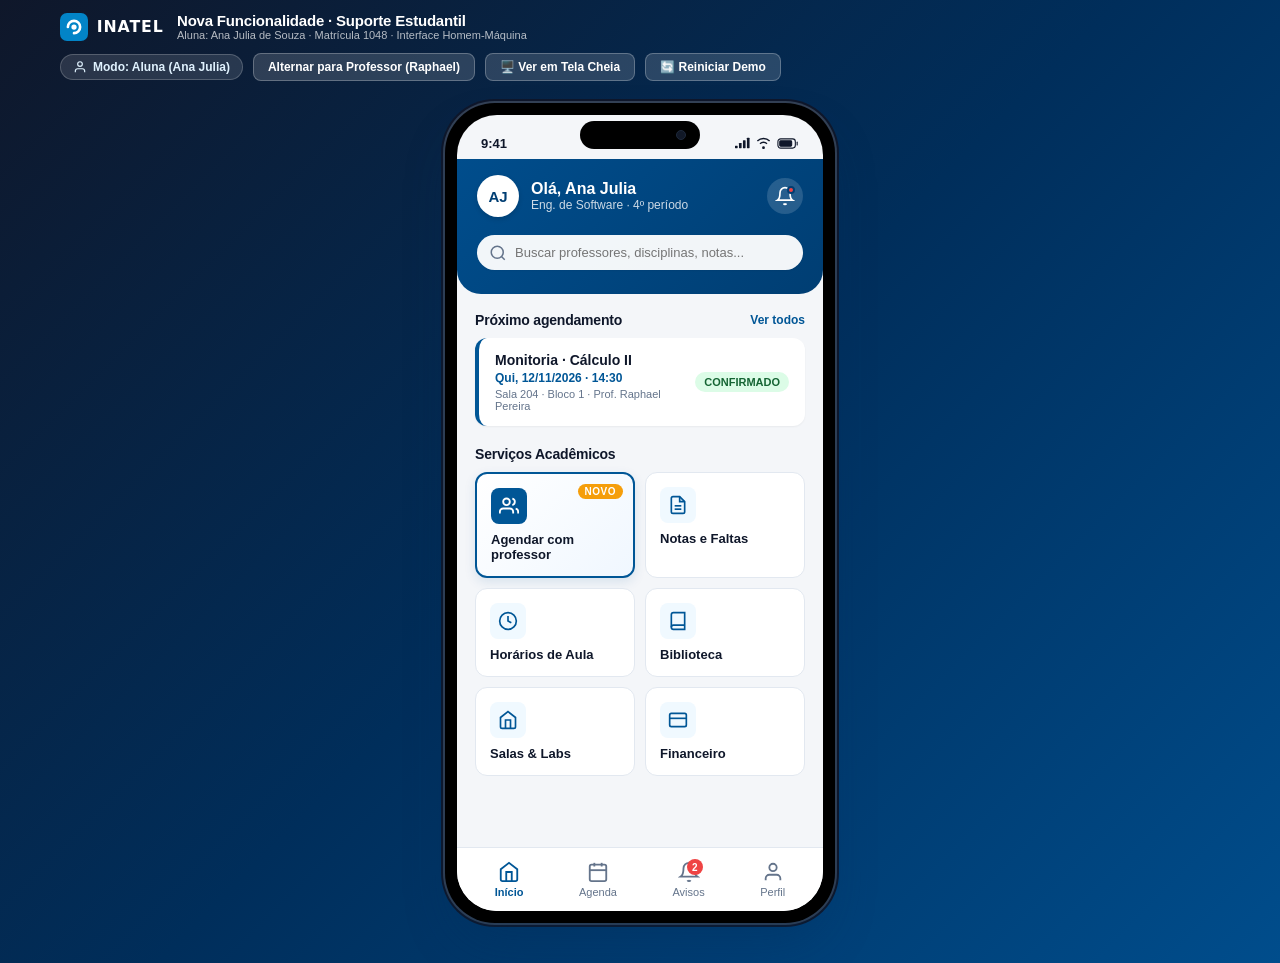
==== index.html @ 87c0fa43 "feat: prototipo funcional da funcionalidade de agendamento de professores e monitores" ====
<!DOCTYPE html>
<html lang="pt-BR">
<head>
  <meta charset="UTF-8">
  <meta name="viewport" content="width=device-width, initial-scale=1.0, maximum-scale=1.0, user-scalable=no">
  <title>App Inatel · Agendamento com Professores e Monitores</title>
  <link rel="stylesheet" href="style.css">
  <link rel="icon" type="image/svg+xml" href="data:image/svg+xml,<svg xmlns='http://www.w3.org/2000/svg' viewBox='0 0 100 100'><rect width='100' height='100' rx='20' fill='%23005696'/><text x='50' y='65' font-family='sans-serif' font-size='48' font-weight='bold' fill='white' text-anchor='middle'>i</text></svg>">
</head>
<body>

  <!-- =======================================================================
       BARRA DE DEMONSTRAÇÃO SUPERIOR (Controles para Desktop e Apresentação)
       ======================================================================= -->
  <header class="demo-topbar">
    <div class="demo-brand">
      <svg class="demo-brand-logo" viewBox="0 0 120 32" fill="none" xmlns="http://www.w3.org/2000/svg">
        <rect width="32" height="32" rx="8" fill="#0284c7"/>
        <path d="M9 16C9 12.134 12.134 9 16 9C19.866 9 23 12.134 23 16C23 19.866 19.866 23 16 23" stroke="white" stroke-width="3" stroke-linecap="round"/>
        <circle cx="16" cy="16" r="3" fill="#ffffff"/>
        <text x="42" y="22" font-family="system-ui, sans-serif" font-size="18" font-weight="800" fill="#ffffff" letter-spacing="1">INATEL</text>
      </svg>
      <div class="demo-title-group">
        <h1>Nova Funcionalidade · Suporte Estudantil</h1>
        <p>Aluna: Ana Julia de Souza · Matrícula 1048 · Interface Homem-Máquina</p>
      </div>
    </div>

    <div class="demo-actions">
      <span class="demo-badge-pill" id="roleIndicator">
        <svg width="14" height="14" viewBox="0 0 24 24" fill="none" stroke="currentColor" stroke-width="2"><path d="M20 21v-2a4 4 0 0 0-4-4H8a4 4 0 0 0-4 4v2"></path><circle cx="12" cy="7" r="4"></circle></svg>
        Modo: Aluna (Ana Julia)
      </span>
      <button class="demo-btn" id="btnToggleRole" onclick="toggleUserRole()">
        Alternar para Professor (Raphael)
      </button>
      <button class="demo-btn" id="btnToggleDevice" onclick="toggleDeviceMode()">
        🖥️ Ver em Tela Cheia
      </button>
      <button class="demo-btn" onclick="resetDemo()" title="Reiniciar dados da demonstração">
        🔄 Reiniciar Demo
      </button>
    </div>
  </header>

  <!-- =======================================================================
       DISPOSITIVO SMARTPHONE MOCKUP
       ======================================================================= -->
  <main class="device-container">
    <div class="device-frame">
      <!-- Notch / Câmera Frontal -->
      <div class="device-notch">
        <div class="device-camera"></div>
      </div>

      <!-- Tela interna do Dispositivo -->
      <div class="device-screen">
        
        <!-- Toast de Notificação Instantânea -->
        <div class="toast-alert" id="toastAlert">
          <svg class="toast-icon" viewBox="0 0 24 24" fill="none" stroke="currentColor" stroke-width="2.5">
            <path d="M22 11.08V12a10 10 0 1 1-5.93-9.14"></path>
            <polyline points="22 4 12 14.01 9 11.01"></polyline>
          </svg>
          <span id="toastMsg">Notificação do sistema</span>
        </div>

        <!-- Barra de Status Mobile (9:41, WiFi, Bateria) -->
        <div class="mobile-status-bar" id="mobileStatusBar">
          <span class="status-time">9:41</span>
          <div class="status-bar-icons">
            <!-- Sinal de celular -->
            <svg width="15" height="12" viewBox="0 0 17 12" fill="currentColor">
              <rect x="0" y="9" width="3" height="3" rx="0.5"/>
              <rect x="4.5" y="6" width="3" height="6" rx="0.5"/>
              <rect x="9" y="3" width="3" height="9" rx="0.5"/>
              <rect x="13.5" y="0" width="3" height="12" rx="0.5"/>
            </svg>
            <!-- Wi-Fi -->
            <svg width="15" height="12" viewBox="0 0 16 12" fill="currentColor">
              <path d="M8 9.5a1.5 1.5 0 1 1 0 3 1.5 1.5 0 0 1 0-3zm-4.24-3.24a6 6 0 0 1 8.48 0l-1.06 1.06a4.5 4.5 0 0 0-6.36 0L3.76 6.26zm-2.83-2.83a10 10 0 0 1 14.14 0l-1.06 1.06a8.5 8.5 0 0 0-12.02 0L.93 3.43z"/>
            </svg>
            <!-- Bateria -->
            <svg width="22" height="11" viewBox="0 0 24 12" fill="none" stroke="currentColor" stroke-width="1.2">
              <rect x="1" y="1" width="19" height="10" rx="3" stroke="currentColor"/>
              <rect x="3" y="3" width="13" height="6" rx="1" fill="currentColor"/>
              <path d="M22 4.5v3" stroke="currentColor" stroke-linecap="round"/>
            </svg>
          </div>
        </div>

        <!-- ===================================================================
             ÁREA PRINCIPAL DE TELAS
             =================================================================== -->
        <div class="app-viewport" id="appViewport">

          <!-- ---------------------------------------------------------------
               TELA 1: LOGIN (Wireframe 1)
               --------------------------------------------------------------- -->
          <section class="screen" id="screen-login">
            <div class="login-card">
              <!-- Logotipo Inatel -->
              <div class="login-brand-logo">
                <svg viewBox="0 0 180 50" fill="none" xmlns="http://www.w3.org/2000/svg">
                  <rect width="46" height="46" rx="12" fill="#00a8e8"/>
                  <path d="M14 23C14 18.029 18.029 14 23 14C27.971 14 32 18.029 32 23C32 27.971 27.971 32 23 32" stroke="white" stroke-width="4.5" stroke-linecap="round"/>
                  <circle cx="23" cy="23" r="4.5" fill="#ffffff"/>
                  <text x="58" y="32" font-family="system-ui, sans-serif" font-size="28" font-weight="900" fill="#ffffff" letter-spacing="1.5">INATEL</text>
                </svg>
              </div>
              <h2 class="login-title">App Inatel</h2>
              <p class="login-subtitle">Portal do Aluno e Serviços Acadêmicos</p>

              <form class="login-form" onsubmit="event.preventDefault(); navigateTo('screen-home');">
                <div class="input-group">
                  <label class="input-label">Matrícula ou e-mail institucional</label>
                  <input type="text" class="input-field" value="1048" placeholder="Ex: 1048 ou email@inatel.br">
                </div>
                <div class="input-group">
                  <label class="input-label">Senha</label>
                  <input type="password" class="input-field" value="••••••••" placeholder="Sua senha">
                </div>
                <a href="#" class="login-forgot" onclick="event.preventDefault(); showToast('Redefinição enviada ao email acadêmico!');">Esqueci a senha</a>
                <button type="submit" class="btn-primary" style="margin-top: 10px;">Entrar</button>
                <button type="button" class="btn-secondary-white" onclick="navigateTo('screen-home')">Entrar com conta Inatel</button>
              </form>
            </div>
          </section>

          <!-- ---------------------------------------------------------------
               TELA 2: INÍCIO / HOME (Wireframe 2)
               --------------------------------------------------------------- -->
          <section class="screen active" id="screen-home">
            <!-- Hero Superior -->
            <div class="home-hero">
              <div class="home-user-header">
                <div class="home-user-info" onclick="navigateTo('screen-perfil')">
                  <div class="user-avatar-sm">AJ</div>
                  <div class="home-user-text">
                    <h2>Olá, Ana Julia</h2>
                    <p>Eng. de Software · 4º período</p>
                  </div>
                </div>
                <div class="home-header-actions">
                  <button class="btn-icon-header" onclick="navigateTo('screen-notificacoes')" aria-label="Notificações">
                    <svg width="20" height="20" viewBox="0 0 24 24" fill="none" stroke="currentColor" stroke-width="2">
                      <path d="M18 8A6 6 0 0 0 6 8c0 7-3 9-3 9h18s-3-2-3-9"></path>
                      <path d="M13.73 21a2 2 0 0 1-3.46 0"></path>
                    </svg>
                    <span class="badge-dot"></span>
                  </button>
                </div>
              </div>

              <!-- Busca rápida -->
              <div class="search-bar-wrap">
                <svg class="search-icon" viewBox="0 0 24 24" fill="none" stroke="currentColor" stroke-width="2">
                  <circle cx="11" cy="11" r="8"></circle>
                  <line x1="21" y1="21" x2="16.65" y2="16.65"></line>
                </svg>
                <input type="text" class="search-input" placeholder="Buscar professores, disciplinas, notas..." onclick="navigateTo('screen-escolher-professor')">
              </div>
            </div>

            <div class="home-content">
              <!-- Próximo Agendamento -->
              <div>
                <div class="section-header">
                  <span class="section-title">Próximo agendamento</span>
                  <a class="section-link" onclick="navigateTo('screen-meus-agendamentos')">Ver todos</a>
                </div>
                <div id="homeNextBookingContainer">
                  <!-- Renderizado via app.js -->
                </div>
              </div>

              <!-- Grade de Serviços Inatel -->
              <div>
                <div class="section-header">
                  <span class="section-title">Serviços Acadêmicos</span>
                </div>
                <div class="services-grid">
                  <!-- NOVA FUNCIONALIDADE EM DESTAQUE -->
                  <div class="service-card highlight-feature" onclick="navigateTo('screen-escolher-professor')">
                    <span class="feature-tag-novo">Novo</span>
                    <div class="service-icon-wrap">
                      <svg width="20" height="20" viewBox="0 0 24 24" fill="none" stroke="currentColor" stroke-width="2.2">
                        <path d="M17 21v-2a4 4 0 0 0-4-4H5a4 4 0 0 0-4 4v2"></path>
                        <circle cx="9" cy="7" r="4"></circle>
                        <path d="M23 21v-2a4 4 0 0 0-3-3.87"></path>
                        <path d="M16 3.13a4 4 0 0 1 0 7.75"></path>
                      </svg>
                    </div>
                    <div class="service-card-title">Agendar com professor</div>
                  </div>

                  <!-- Serviços Padrão do Inatel -->
                  <div class="service-card" onclick="showToast('Notas e Frequência do 2º Semestre/2026')">
                    <div class="service-icon-wrap">
                      <svg width="20" height="20" viewBox="0 0 24 24" fill="none" stroke="currentColor" stroke-width="2">
                        <path d="M14 2H6a2 2 0 0 0-2 2v16a2 2 0 0 0 2 2h12a2 2 0 0 0 2-2V8z"></path>
                        <polyline points="14 2 14 8 20 8"></polyline>
                        <line x1="16" y1="13" x2="8" y2="13"></line>
                        <line x1="16" y1="17" x2="8" y2="17"></line>
                      </svg>
                    </div>
                    <div class="service-card-title">Notas e Faltas</div>
                  </div>

                  <div class="service-card" onclick="showToast('Horário das aulas noturnas')">
                    <div class="service-icon-wrap">
                      <svg width="20" height="20" viewBox="0 0 24 24" fill="none" stroke="currentColor" stroke-width="2">
                        <circle cx="12" cy="12" r="10"></circle>
                        <polyline points="12 6 12 12 16 14"></polyline>
                      </svg>
                    </div>
                    <div class="service-card-title">Horários de Aula</div>
                  </div>

                  <div class="service-card" onclick="showToast('Biblioteca do Inatel: 0 empréstimos ativos')">
                    <div class="service-icon-wrap">
                      <svg width="20" height="20" viewBox="0 0 24 24" fill="none" stroke="currentColor" stroke-width="2">
                        <path d="M4 19.5A2.5 2.5 0 0 1 6.5 17H20"></path>
                        <path d="M6.5 2H20v20H6.5A2.5 2.5 0 0 1 4 19.5v-15A2.5 2.5 0 0 1 6.5 2z"></path>
                      </svg>
                    </div>
                    <div class="service-card-title">Biblioteca</div>
                  </div>

                  <div class="service-card" onclick="showToast('Consulta de Salas e Laboratórios')">
                    <div class="service-icon-wrap">
                      <svg width="20" height="20" viewBox="0 0 24 24" fill="none" stroke="currentColor" stroke-width="2">
                        <path d="M3 9l9-7 9 7v11a2 2 0 0 1-2 2H5a2 2 0 0 1-2-2z"></path>
                        <polyline points="9 22 9 12 15 12 15 22"></polyline>
                      </svg>
                    </div>
                    <div class="service-card-title">Salas & Labs</div>
                  </div>

                  <div class="service-card" onclick="showToast('Financeiro: Mensalidades em dia')">
                    <div class="service-icon-wrap">
                      <svg width="20" height="20" viewBox="0 0 24 24" fill="none" stroke="currentColor" stroke-width="2">
                        <rect x="2" y="4" width="20" height="16" rx="2"></rect>
                        <line x1="2" y1="10" x2="22" y2="10"></line>
                      </svg>
                    </div>
                    <div class="service-card-title">Financeiro</div>
                  </div>
                </div>
              </div>
            </div>
          </section>

          <!-- ---------------------------------------------------------------
               TELA 3: ESCOLHER PROFESSOR (Wireframe 3)
               --------------------------------------------------------------- -->
          <section class="screen" id="screen-escolher-professor">
            <div class="app-header">
              <div class="app-header-left">
                <button class="btn-back" onclick="navigateTo('screen-home')" aria-label="Voltar">
                  <svg width="20" height="20" viewBox="0 0 24 24" fill="none" stroke="currentColor" stroke-width="2.5"><polyline points="15 18 9 12 15 6"></polyline></svg>
                </button>
                <h3 class="app-header-title">Agendar com professor</h3>
              </div>
            </div>

            <!-- Barra de Busca -->
            <div style="padding: 12px 18px; background: #ffffff;">
              <div class="search-bar-wrap">
                <svg class="search-icon" viewBox="0 0 24 24" fill="none" stroke="currentColor" stroke-width="2"><circle cx="11" cy="11" r="8"></circle><line x1="21" y1="21" x2="16.65" y2="16.65"></line></svg>
                <input type="text" class="search-input" id="searchProfInput" placeholder="Buscar professor ou disciplina" oninput="handleSearch(this.value)">
              </div>
            </div>

            <!-- Abas de Filtro -->
            <div class="filter-tabs">
              <button class="filter-chip active" onclick="filterProfessores('todos', this)">Todos</button>
              <button class="filter-chip" onclick="filterProfessores('monitoria', this)">Monitoria</button>
              <button class="filter-chip" onclick="filterProfessores('projetos', this)">Projetos</button>
            </div>

            <div style="padding: 12px 18px 4px 18px;">
              <span class="section-title">Professores e Monitores disponíveis</span>
            </div>

            <div class="professor-list" id="professorListContainer">
              <!-- Renderizado via app.js -->
            </div>
          </section>

          <!-- ---------------------------------------------------------------
               TELA 4: PERFIL DO PROFESSOR (Wireframe 4)
               --------------------------------------------------------------- -->
          <section class="screen" id="screen-perfil-professor">
            <div class="app-header">
              <div class="app-header-left">
                <button class="btn-back" onclick="navigateTo('screen-escolher-professor')" aria-label="Voltar">
                  <svg width="20" height="20" viewBox="0 0 24 24" fill="none" stroke="currentColor" stroke-width="2.5"><polyline points="15 18 9 12 15 6"></polyline></svg>
                </button>
                <h3 class="app-header-title">Professor</h3>
              </div>
            </div>

            <div class="profile-hero">
              <div class="profile-avatar-lg" id="profDetailAvatar">RP</div>
              <h3 id="profDetailNome">Prof. Raphael Pereira</h3>
              <p class="profile-sub" id="profDetailDepto">Depto. de Computação</p>
              <p class="profile-email" id="profDetailEmail">raphael.pereira@inatel.br</p>
            </div>

            <div class="profile-body">
              <!-- Disciplinas -->
              <div class="profile-card-block">
                <h5>Disciplinas que ministra</h5>
                <div class="disciplinas-tags" id="profDetailDisciplinas">
                  <span class="disc-tag" style="font-size: 12px; padding: 4px 10px;">Cálculo II</span>
                  <span class="disc-tag" style="font-size: 12px; padding: 4px 10px;">Prog. II</span>
                  <span class="disc-tag" style="font-size: 12px; padding: 4px 10px;">Estruturas</span>
                </div>
              </div>

              <!-- Atendimento Oferecido -->
              <div class="profile-card-block">
                <h5>Atendimento Oferecido</h5>

                <div class="service-option-radio selected" onclick="selectServiceType('Monitoria', this)">
                  <div class="radio-circle"></div>
                  <div class="service-option-info">
                    <h6>Monitoria & Dúvidas de Disciplina</h6>
                    <p>Atendimento individual de 30 min para dúvidas conceituais e exercícios.</p>
                  </div>
                </div>

                <div class="service-option-radio" onclick="selectServiceType('Projeto', this)">
                  <div class="radio-circle"></div>
                  <div class="service-option-info">
                    <h6>Orientação de Projetos e IC</h6>
                    <p>Reunião de 45 min para alinhamento de pesquisa, TCC e projetos.</p>
                  </div>
                </div>
              </div>

              <!-- Local -->
              <div class="profile-card-block">
                <h5>Local do Atendimento</h5>
                <p id="profDetailLocal" style="font-size: 13px; font-weight: 600; color: var(--text-title);">Sala 204 · Bloco 1 (ou remoto)</p>
              </div>

              <button class="btn-action-primary" onclick="navigateTo('screen-escolher-horarios')">
                Ver horários disponíveis
                <svg width="18" height="18" viewBox="0 0 24 24" fill="none" stroke="currentColor" stroke-width="2.5"><polyline points="9 18 15 12 9 6"></polyline></svg>
              </button>
            </div>
          </section>

          <!-- ---------------------------------------------------------------
               TELA 5: ESCOLHER DATA E HORÁRIO (Wireframe 5)
               --------------------------------------------------------------- -->
          <section class="screen" id="screen-escolher-horarios">
            <div class="app-header">
              <div class="app-header-left">
                <button class="btn-back" onclick="navigateTo('screen-perfil-professor')" aria-label="Voltar">
                  <svg width="20" height="20" viewBox="0 0 24 24" fill="none" stroke="currentColor" stroke-width="2.5"><polyline points="15 18 9 12 15 6"></polyline></svg>
                </button>
                <h3 class="app-header-title">Horários</h3>
              </div>
            </div>

            <div style="padding: 16px; display: flex; flex-direction: column; gap: 16px;">
              <!-- Seletor Rápido de Modalidade -->
              <div class="filter-tabs" style="padding: 0; background: transparent; border: none;">
                <button class="filter-chip active" id="chipTabMonitoria" onclick="AppState.bookingDraft.tipo='Monitoria'; this.classList.add('active'); document.getElementById('chipTabProjeto').classList.remove('active');">Monitoria (30 min)</button>
                <button class="filter-chip" id="chipTabProjeto" onclick="AppState.bookingDraft.tipo='Projeto'; this.classList.add('active'); document.getElementById('chipTabMonitoria').classList.remove('active');">Projeto (45 min)</button>
              </div>

              <!-- Mini Calendário Novembro 2026 -->
              <div class="calendar-section">
                <div class="calendar-header">
                  <span class="calendar-month-title">&lt; Novembro 2026 &gt;</span>
                  <span style="font-size: 11px; font-weight: 600; color: var(--inatel-blue-600);">Semana letiva</span>
                </div>
                <div class="calendar-grid">
                  <span class="cal-day-header">D</span>
                  <span class="cal-day-header">S</span>
                  <span class="cal-day-header">T</span>
                  <span class="cal-day-header">Q</span>
                  <span class="cal-day-header">Q</span>
                  <span class="cal-day-header">S</span>
                  <span class="cal-day-header">S</span>

                  <span class="cal-day disabled">1</span>
                  <span class="cal-day disabled">2</span>
                  <span class="cal-day disabled">3</span>
                  <span class="cal-day disabled">4</span>
                  <span class="cal-day disabled">5</span>
                  <span class="cal-day disabled">6</span>
                  <span class="cal-day disabled">7</span>

                  <span class="cal-day disabled">8</span>
                  <span class="cal-day disabled">9</span>
                  <span class="cal-day disabled">10</span>
                  <span class="cal-day disabled">11</span>
                  <span class="cal-day selected" onclick="selectCalendarDay(12, this)">12</span>
                  <span class="cal-day" onclick="selectCalendarDay(13, this)">13</span>
                  <span class="cal-day disabled">14</span>

                  <span class="cal-day disabled">15</span>
                  <span class="cal-day disabled">16</span>
                  <span class="cal-day" onclick="selectCalendarDay(17, this)">17</span>
                  <span class="cal-day disabled">18</span>
                  <span class="cal-day disabled">19</span>
                  <span class="cal-day disabled">20</span>
                  <span class="cal-day disabled">21</span>

                  <span class="cal-day disabled">22</span>
                  <span class="cal-day disabled">23</span>
                  <span class="cal-day disabled">24</span>
                  <span class="cal-day disabled">25</span>
                  <span class="cal-day disabled">26</span>
                  <span class="cal-day disabled">27</span>
                  <span class="cal-day disabled">28</span>
                  <span class="cal-day disabled">29</span>
                  <span class="cal-day disabled">30</span>
                </div>
              </div>

              <!-- Alerta inteligente de compatibilidade com a grade do aluno -->
              <div class="academic-grade-alert">
                <svg width="18" height="18" viewBox="0 0 24 24" fill="none" stroke="currentColor" stroke-width="2.5"><polyline points="20 6 9 17 4 12"></polyline></svg>
                <span>Horários livres compatíveis com sua grade noturna (Eng. Software)</span>
              </div>

              <!-- Seção de Horários da Data Selecionada -->
              <div class="time-slots-section">
                <span class="section-title" id="selectedDateLabel">Quinta, 12/11</span>
                <div class="time-slots-grid" id="timeSlotsGrid">
                  <button class="time-slot-btn" onclick="updateTimeSlotSelection('14:00', this)">14:00</button>
                  <button class="time-slot-btn selected" onclick="updateTimeSlotSelection('14:30', this)">14:30</button>
                  <button class="time-slot-btn disabled" disabled title="Horário lotado">15:00</button>
                  <button class="time-slot-btn" onclick="updateTimeSlotSelection('15:30', this)">15:30</button>
                  <button class="time-slot-btn" onclick="updateTimeSlotSelection('16:00', this)">16:00</button>
                  <button class="time-slot-btn" onclick="updateTimeSlotSelection('16:30', this)">16:30</button>
                </div>
              </div>

              <button class="btn-action-primary" style="margin-top: 10px;" onclick="prepareConfirmationScreen()">
                Continuar
                <svg width="18" height="18" viewBox="0 0 24 24" fill="none" stroke="currentColor" stroke-width="2.5"><polyline points="9 18 15 12 9 6"></polyline></svg>
              </button>
            </div>
          </section>

          <!-- ---------------------------------------------------------------
               TELA 6: CONFIRMAR AGENDAMENTO (Wireframe 6)
               --------------------------------------------------------------- -->
          <section class="screen" id="screen-confirmar-agendamento">
            <div class="app-header">
              <div class="app-header-left">
                <button class="btn-back" onclick="navigateTo('screen-escolher-horarios')" aria-label="Voltar">
                  <svg width="20" height="20" viewBox="0 0 24 24" fill="none" stroke="currentColor" stroke-width="2.5"><polyline points="15 18 9 12 15 6"></polyline></svg>
                </button>
                <h3 class="app-header-title">Confirmar</h3>
              </div>
            </div>

            <div style="padding: 18px; display: flex; flex-direction: column; gap: 16px;">
              <!-- Resumo do Agendamento -->
              <div class="summary-card">
                <div class="summary-row">
                  <div class="summary-row-icon">
                    <svg width="18" height="18" viewBox="0 0 24 24" fill="none" stroke="currentColor" stroke-width="2"><path d="M20 21v-2a4 4 0 0 0-4-4H8a4 4 0 0 0-4 4v2"></path><circle cx="12" cy="7" r="4"></circle></svg>
                  </div>
                  <div class="summary-row-content">
                    <h6>Professor Responsável</h6>
                    <p id="confirmProfNome">Prof. Raphael Pereira</p>
                  </div>
                </div>

                <div class="summary-row">
                  <div class="summary-row-icon">
                    <svg width="18" height="18" viewBox="0 0 24 24" fill="none" stroke="currentColor" stroke-width="2"><path d="M4 19.5A2.5 2.5 0 0 1 6.5 17H20"></path><path d="M6.5 2H20v20H6.5A2.5 2.5 0 0 1 4 19.5v-15A2.5 2.5 0 0 1 6.5 2z"></path></svg>
                  </div>
                  <div class="summary-row-content">
                    <h6>Atendimento</h6>
                    <p id="confirmTipoDisciplina">Monitoria · Cálculo II</p>
                  </div>
                </div>

                <div class="summary-row">
                  <div class="summary-row-icon">
                    <svg width="18" height="18" viewBox="0 0 24 24" fill="none" stroke="currentColor" stroke-width="2"><circle cx="12" cy="12" r="10"></circle><polyline points="12 6 12 12 16 14"></polyline></svg>
                  </div>
                  <div class="summary-row-content">
                    <h6>Data & Horário</h6>
                    <p id="confirmDataHorario">Qui, 12/11/2026 · 14:30 – 15:00</p>
                  </div>
                </div>

                <div class="summary-row">
                  <div class="summary-row-icon">
                    <svg width="18" height="18" viewBox="0 0 24 24" fill="none" stroke="currentColor" stroke-width="2"><path d="M21 10c0 7-9 13-9 13s-9-6-9-13a9 9 0 0 1 18 0z"></path><circle cx="12" cy="10" r="3"></circle></svg>
                  </div>
                  <div class="summary-row-content">
                    <h6>Local</h6>
                    <p id="confirmLocal">Sala 204 · Bloco 1</p>
                  </div>
                </div>
              </div>

              <!-- Formulário de Inputs do Usuário -->
              <div>
                <label class="form-label">Tipo de Atendimento</label>
                <select class="form-select" id="confirmInputTipo" onchange="AppState.bookingDraft.tipo = this.value">
                  <option value="Monitoria">Monitoria de Disciplina (30 min)</option>
                  <option value="Projeto">Orientação de Projeto / IC (45 min)</option>
                </select>
              </div>

              <div>
                <label class="form-label">Assunto da Dúvida</label>
                <input type="text" class="form-input" id="confirmInputAssunto" value="Integrais duplas e equações diferenciais" placeholder="Ex: Exercícios da lista 3, Integrais duplas">
                <div class="quick-topics">
                  <span class="quick-topic-chip" onclick="setQuickTopic('Integrais duplas')">Integrais duplas</span>
                  <span class="quick-topic-chip" onclick="setQuickTopic('Revisão para P2')">Revisão para P2</span>
                  <span class="quick-topic-chip" onclick="setQuickTopic('Projeto Final')">Projeto Final</span>
                </div>
              </div>

              <div>
                <label class="form-label">Observação (opcional)</label>
                <textarea class="form-textarea" id="confirmInputObs" placeholder="Ex: Levarei o notebook com o código da questão..."></textarea>
              </div>

              <div>
                <label class="checkbox-wrap">
                  <input type="checkbox" id="chkLembrete" checked style="accent-color: var(--inatel-blue-600); width: 16px; height: 16px;">
                  <span>Receber lembrete por notificação</span>
                </label>
                <div style="margin-top: 8px; margin-left: 24px;">
                  <select class="form-select" id="confirmInputLembrete" style="padding: 6px 10px; font-size: 12px; width: auto;">
                    <option value="15">15 minutos antes</option>
                    <option value="30" selected>30 minutos antes</option>
                    <option value="60">1 hora antes</option>
                  </select>
                </div>
              </div>

              <div style="margin-top: 8px; display: flex; flex-direction: column; gap: 8px;">
                <button class="btn-action-primary" onclick="submitBooking()">
                  Confirmar agendamento
                </button>
                <button class="btn-action-secondary" onclick="goBack()">
                  Voltar
                </button>
              </div>
            </div>
          </section>

          <!-- ---------------------------------------------------------------
               TELA 7: SUCESSO / CONFIRMAÇÃO (Wireframe 7)
               --------------------------------------------------------------- -->
          <section class="screen" id="screen-agendamento-sucesso">
            <div class="success-screen-body">
              <div class="success-icon-animated">
                <svg width="36" height="36" viewBox="0 0 24 24" fill="none" stroke="currentColor" stroke-width="3">
                  <polyline points="20 6 9 17 4 12"></polyline>
                </svg>
              </div>
              <h3 class="success-title">Agendamento Realizado!</h3>
              <p class="success-desc">
                Seu atendimento foi agendado com sucesso.<br>
                Um lembrete foi programado para antes do início.
              </p>

              <div class="summary-card" style="width: 100%; text-align: left; margin-bottom: 24px;">
                <div style="font-size: 14px; font-weight: 700; color: var(--text-title);" id="successDetailTitulo">Monitoria · Cálculo II</div>
                <div style="font-size: 12px; color: var(--inatel-blue-700); font-weight: 600; margin-top: 2px;" id="successDetailData">Qui, 12/11 · 14:30</div>
                <div style="margin-top: 8px;">
                  <span class="status-badge livre" id="successDetailStatus">CONFIRMADO</span>
                </div>
              </div>

              <div style="width: 100%; display: flex; flex-direction: column; gap: 10px;">
                <button class="btn-action-primary" onclick="navigateTo('screen-meus-agendamentos')">
                  Ver meus agendamentos
                </button>
                <button class="btn-action-secondary" onclick="navigateTo('screen-home')">
                  Voltar ao início
                </button>
              </div>
            </div>
          </section>

          <!-- ---------------------------------------------------------------
               TELA 8: MEUS AGENDAMENTOS (Wireframe 8)
               --------------------------------------------------------------- -->
          <section class="screen" id="screen-meus-agendamentos">
            <div class="app-header">
              <div class="app-header-left">
                <button class="btn-back" onclick="navigateTo('screen-home')" aria-label="Voltar">
                  <svg width="20" height="20" viewBox="0 0 24 24" fill="none" stroke="currentColor" stroke-width="2.5"><polyline points="15 18 9 12 15 6"></polyline></svg>
                </button>
                <h3 class="app-header-title">Agenda</h3>
              </div>
              <button class="app-header-action" onclick="navigateTo('screen-escolher-professor')">+ Novo</button>
            </div>

            <!-- Abas da Agenda -->
            <div class="appointments-tabs">
              <button class="app-tab active" onclick="switchAppointmentsTab('proximos', this)">Próximos</button>
              <button class="app-tab" onclick="switchAppointmentsTab('anteriores', this)">Anteriores</button>
              <button class="app-tab" onclick="switchAppointmentsTab('cancelados', this)">Cancelados</button>
            </div>

            <div class="appointments-list" id="appointmentsListContainer">
              <!-- Renderizado via app.js -->
            </div>

            <div style="padding: 16px; margin-top: auto;">
              <button class="btn-action-primary" onclick="navigateTo('screen-escolher-professor')">
                + Novo agendamento
              </button>
            </div>
          </section>

          <!-- ---------------------------------------------------------------
               TELA 9: DETALHE DO AGENDAMENTO (Wireframe 9)
               --------------------------------------------------------------- -->
          <section class="screen" id="screen-detalhe-agendamento">
            <div class="app-header">
              <div class="app-header-left">
                <button class="btn-back" onclick="navigateTo('screen-meus-agendamentos')" aria-label="Voltar">
                  <svg width="20" height="20" viewBox="0 0 24 24" fill="none" stroke="currentColor" stroke-width="2.5"><polyline points="15 18 9 12 15 6"></polyline></svg>
                </button>
                <h3 class="app-header-title">Detalhes</h3>
              </div>
            </div>

            <div class="detail-content">
              <div class="detail-header-card">
                <span class="detail-status-pill" id="detailItemStatus">CONFIRMADO</span>
                <h3 style="font-size: 16px; font-weight: 800; color: var(--text-title);" id="detailItemTitulo">Monitoria · Cálculo II</h3>

                <table class="detail-table">
                  <tr>
                    <td class="label">Professor</td>
                    <td class="value" id="detailItemProf">Prof. Raphael Pereira</td>
                  </tr>
                  <tr>
                    <td class="label">Data</td>
                    <td class="value" id="detailItemData">Qui, 12/11/2026</td>
                  </tr>
                  <tr>
                    <td class="label">Horário</td>
                    <td class="value" id="detailItemHorario">14:30 – 15:00</td>
                  </tr>
                  <tr>
                    <td class="label">Local</td>
                    <td class="value" id="detailItemLocal">Sala 204 · Bloco 1</td>
                  </tr>
                  <tr>
                    <td class="label">Assunto</td>
                    <td class="value" id="detailItemAssunto">Integrais duplas</td>
                  </tr>
                  <tr>
                    <td class="label">Lembrete</td>
                    <td class="value" id="detailItemLembrete">30 min antes</td>
                  </tr>
                </table>
              </div>

              <!-- Mini Mapa Esquemático do Inatel / Como chegar -->
              <div class="map-schematic-card">
                <div class="map-schematic-view">
                  <div class="map-pin-pulse">
                    <svg width="18" height="18" viewBox="0 0 24 24" fill="none" stroke="currentColor" stroke-width="2.5"><path d="M21 10c0 7-9 13-9 13s-9-6-9-13a9 9 0 0 1 18 0z"></path><circle cx="12" cy="10" r="3"></circle></svg>
                  </div>
                  <span style="font-size: 11px; font-weight: 700; color: var(--text-title);">Campus Inatel · Bloco 1 (Sala 204)</span>
                </div>
              </div>

              <div style="display: flex; gap: 10px; margin-top: 8px;">
                <button class="btn-action-secondary" style="flex: 1;" onclick="showToast('Horário atual já confirmado. Selecione reagendar para ver novas datas.'); navigateTo('screen-escolher-horarios');">
                  Reagendar
                </button>
                <button class="btn-action-primary" id="btnOpenCancelModal" style="flex: 1; background: var(--accent-red);" onclick="openCancelModal()">
                  Cancelar
                </button>
              </div>
            </div>
          </section>

          <!-- ---------------------------------------------------------------
               TELA 11: NOTIFICAÇÕES E AVISOS (Wireframe 11)
               --------------------------------------------------------------- -->
          <section class="screen" id="screen-notificacoes">
            <div class="app-header">
              <div class="app-header-left">
                <h3 class="app-header-title">Avisos</h3>
              </div>
              <button class="app-header-action" onclick="markAllNotificationsRead()">Ler todas</button>
            </div>

            <div class="filter-tabs">
              <button class="filter-chip notif-chip active" onclick="filterNotificacoes('todas', this)">Todas</button>
              <button class="filter-chip notif-chip" onclick="filterNotificacoes('nao-lidas', this)">Não lidas</button>
            </div>

            <div class="notifications-list" id="notificationsListContainer">
              <!-- Renderizado via app.js -->
            </div>
          </section>

          <!-- ---------------------------------------------------------------
               TELA 12: PERFIL DO USUÁRIO (Wireframe 12)
               --------------------------------------------------------------- -->
          <section class="screen" id="screen-perfil">
            <div class="app-header">
              <div class="app-header-left">
                <h3 class="app-header-title">Perfil</h3>
              </div>
              <button class="app-header-action" onclick="showToast('Edição de perfil desabilitada na demo.')">Editar</button>
            </div>

            <div class="profile-hero">
              <div class="profile-avatar-lg" style="background: var(--inatel-blue-700);">AJ</div>
              <h3>Ana Julia de Souza</h3>
              <p class="profile-sub">Matrícula 1048 · Eng. de Software · 4º período</p>
              <p class="profile-email">anajulia.souza@gec.inatel.br</p>
            </div>

            <div class="profile-menu-list">
              <div class="profile-menu-item" onclick="showToast('Dados cadastrais acadêmicos completos.')">
                <span>Meus dados</span>
                <span>&gt;</span>
              </div>
              <div class="profile-menu-item" onclick="navigateTo('screen-meus-agendamentos')">
                <span>Meus agendamentos</span>
                <span>&gt;</span>
              </div>
              <div class="profile-menu-item" onclick="showToast('Notificações push e email ativadas.')">
                <span>Preferências de notificação</span>
                <span>&gt;</span>
              </div>
              <div class="profile-menu-item" onclick="showToast('Central de Atendimento ao Aluno: (35) 3471-9200')">
                <span>Ajuda e Suporte</span>
                <span>&gt;</span>
              </div>
              <div class="profile-menu-item logout" onclick="navigateTo('screen-login')">
                <span>Sair da conta</span>
                <span>&gt;</span>
              </div>
            </div>
          </section>

          <!-- ---------------------------------------------------------------
               TELA 13: VISÃO DO PROFESSOR · MINHA AGENDA (Wireframe 13)
               --------------------------------------------------------------- -->
          <section class="screen" id="screen-professor-agenda">
            <div class="professor-mode-banner">
              <span>VISÃO DO PROFESSOR (DEMO)</span>
              <button style="background: transparent; border: none; color: #38bdf8; font-size: 11px; cursor: pointer;" onclick="toggleUserRole()">Voltar ao Aluno</button>
            </div>

            <div class="app-header">
              <div class="app-header-left">
                <h3 class="app-header-title">Atendimentos</h3>
              </div>
              <button class="app-header-action" onclick="navigateTo('screen-professor-disponibilidade')">+ Horário</button>
            </div>

            <div class="filter-tabs">
              <button class="filter-chip active">Pedidos (2)</button>
              <button class="filter-chip">Aceitos</button>
              <button class="filter-chip">Horários</button>
            </div>

            <div style="padding: 16px; display: flex; flex-direction: column; gap: 14px;">
              <span class="section-title">Pendentes de resposta</span>

              <!-- Pedido 1: Ana Julia -->
              <div class="request-card">
                <div>
                  <h4 style="font-size: 14px; font-weight: 700; color: var(--text-title);">Ana Julia · Monitoria</h4>
                  <div style="font-size: 12px; color: var(--inatel-blue-700); font-weight: 600;">Qui, 12/11 · 14:30 · Cálculo II</div>
                  <div style="font-size: 11px; color: var(--text-muted); margin-top: 2px;">Assunto: Integrais duplas e volume</div>
                </div>
                <div class="request-actions">
                  <button class="btn-refuse" onclick="refuseStudentRequest(this)">Recusar</button>
                  <button class="btn-accept" onclick="acceptStudentRequest(this)">Aceitar</button>
                </div>
              </div>

              <!-- Pedido 2: Aluno Projeto -->
              <div class="request-card">
                <div>
                  <h4 style="font-size: 14px; font-weight: 700; color: var(--text-title);">Lucas Mendes · Projeto IC</h4>
                  <div style="font-size: 12px; color: var(--inatel-blue-700); font-weight: 600;">Sex, 13/11 · 10:00 · Remoto</div>
                  <div style="font-size: 11px; color: var(--text-muted); margin-top: 2px;">Assunto: Validação de requisitos de software</div>
                </div>
                <div class="request-actions">
                  <button class="btn-refuse" onclick="refuseStudentRequest(this)">Recusar</button>
                  <button class="btn-accept" onclick="acceptStudentRequest(this)">Aceitar</button>
                </div>
              </div>

              <span class="section-title" style="margin-top: 10px;">Hoje</span>
              <div class="appointment-card" style="cursor: default;">
                <div class="appointment-card-info">
                  <h4>Monitoria · Prog. II</h4>
                  <div class="app-datetime">15:00 · 2 alunos · Sala 112</div>
                </div>
                <span class="status-badge livre">CONFIRMADO</span>
              </div>
            </div>
          </section>

          <!-- ---------------------------------------------------------------
               TELA 14: PROFESSOR · DEFINIR DISPONIBILIDADE (Wireframe 14)
               --------------------------------------------------------------- -->
          <section class="screen" id="screen-professor-disponibilidade">
            <div class="app-header">
              <div class="app-header-left">
                <button class="btn-back" onclick="navigateTo('screen-professor-agenda')" aria-label="Voltar">
                  <svg width="20" height="20" viewBox="0 0 24 24" fill="none" stroke="currentColor" stroke-width="2.5"><polyline points="15 18 9 12 15 6"></polyline></svg>
                </button>
                <h3 class="app-header-title">Novo horário</h3>
              </div>
            </div>

            <div style="padding: 16px; display: flex; flex-direction: column; gap: 14px;">
              <div>
                <label class="form-label">Tipo de atendimento</label>
                <select class="form-select">
                  <option>Monitoria</option>
                  <option>Orientação de projeto</option>
                </select>
              </div>

              <div>
                <label class="form-label">Disciplina / Projeto</label>
                <select class="form-select">
                  <option>Cálculo II</option>
                  <option>Prog. II</option>
                  <option>Estruturas de Dados</option>
                </select>
              </div>

              <div>
                <label class="form-label">Dias da semana</label>
                <div style="display: flex; gap: 6px; margin-top: 4px;">
                  <span class="filter-chip">Seg</span>
                  <span class="filter-chip">Ter</span>
                  <span class="filter-chip">Qua</span>
                  <span class="filter-chip active">Qui</span>
                  <span class="filter-chip">Sex</span>
                </div>
              </div>

              <div style="display: flex; gap: 10px;">
                <div style="flex: 1;">
                  <label class="form-label">Início</label>
                  <input type="time" class="form-input" value="14:00">
                </div>
                <div style="flex: 1;">
                  <label class="form-label">Fim</label>
                  <input type="time" class="form-input" value="16:00">
                </div>
              </div>

              <div>
                <label class="form-label">Duração de cada atendimento</label>
                <select class="form-select">
                  <option>30 min</option>
                  <option>45 min</option>
                  <option>60 min</option>
                </select>
              </div>

              <div>
                <label class="form-label">Vagas por horário</label>
                <input type="number" class="form-input" value="1" min="1" max="10">
              </div>

              <div>
                <label class="form-label">Local</label>
                <select class="form-select">
                  <option>Sala 204 · Bloco 1 / Remoto</option>
                  <option>Lab de Inovação · Bloco 2</option>
                  <option>Remoto (Google Meet / Teams)</option>
                </select>
              </div>

              <button class="btn-action-primary" style="margin-top: 10px;" onclick="showToast('Novos horários disponibilizados para os alunos!'); navigateTo('screen-professor-agenda');">
                Salvar horário
              </button>
            </div>
          </section>

        </div> <!-- Fim app-viewport -->

        <!-- -----------------------------------------------------------------
             MODAL DE CANCELAMENTO (Wireframe 10)
             ----------------------------------------------------------------- -->
        <div class="modal-overlay" id="modalCancelar">
          <div class="modal-card">
            <h4>Cancelar agendamento?</h4>
            <p>
              <strong id="cancelModalTitulo">Monitoria · Cálculo II</strong><br>
              <span id="cancelModalData">Qui, 12/11 · 14:30</span>
            </p>
            <div style="text-align: left;">
              <label class="form-label">Motivo (opcional)</label>
              <input type="text" class="form-input" placeholder="Ex: Conflito de horário de trabalho">
            </div>
            <p style="font-size: 11px; color: var(--accent-red); font-weight: 600;">
              A vaga será liberada imediatamente para a lista de espera.
            </p>
            <div class="modal-actions">
              <button class="btn-secondary" onclick="closeCancelModal()">Voltar</button>
              <button class="btn-danger" onclick="confirmCancellation()">Confirmar cancelamento</button>
            </div>
          </div>
        </div>

        <!-- -----------------------------------------------------------------
             BOTTOM NAVIGATION BAR MOBILE
             ----------------------------------------------------------------- -->
        <nav class="mobile-bottom-nav">
          <button class="nav-item active" id="nav-home" onclick="navigateTo('screen-home')">
            <svg viewBox="0 0 24 24"><path d="M3 9l9-7 9 7v11a2 2 0 0 1-2 2H5a2 2 0 0 1-2-2z"></path><polyline points="9 22 9 12 15 12 15 22"></polyline></svg>
            <span>Início</span>
          </button>

          <button class="nav-item" id="nav-agenda" onclick="navigateTo('screen-meus-agendamentos')">
            <svg viewBox="0 0 24 24"><rect x="3" y="4" width="18" height="18" rx="2" ry="2"></rect><line x1="16" y1="2" x2="16" y2="6"></line><line x1="8" y1="2" x2="8" y2="6"></line><line x1="3" y1="10" x2="21" y2="10"></line></svg>
            <span>Agenda</span>
          </button>

          <button class="nav-item" id="nav-avisos" onclick="navigateTo('screen-notificacoes')">
            <svg viewBox="0 0 24 24"><path d="M18 8A6 6 0 0 0 6 8c0 7-3 9-3 9h18s-3-2-3-9"></path><path d="M13.73 21a2 2 0 0 1-3.46 0"></path></svg>
            <span class="nav-badge" id="navNotifBadge">2</span>
            <span>Avisos</span>
          </button>

          <button class="nav-item" id="nav-perfil" onclick="navigateTo('screen-perfil')">
            <svg viewBox="0 0 24 24"><path d="M20 21v-2a4 4 0 0 0-4-4H8a4 4 0 0 0-4 4v2"></path><circle cx="12" cy="7" r="4"></circle></svg>
            <span>Perfil</span>
          </button>
        </nav>

      </div> <!-- Fim device-screen -->
    </div> <!-- Fim device-frame -->
  </main>

  <script src="app.js"></script>
</body>
</html>
---- style.css ----
/* ==========================================================================
   APP INATEL - AGENDAMENTO DE PROFESSORES E MONITORES
   Design System & Estilos Globais
   Identidade Visual: Instituto Nacional de Telecomunicações (Inatel)
   ========================================================================== */

:root {
  /* Paleta Oficial Inatel */
  --inatel-blue-900: #002e5b;
  --inatel-blue-800: #003e73;
  --inatel-blue-700: #004d8c;
  --inatel-blue-600: #005696; /* Azul Principal Inatel */
  --inatel-blue-500: #026bb8;
  --inatel-blue-400: #0284c7;
  --inatel-blue-100: #e0f2fe;
  --inatel-blue-50:  #f0f9ff;

  --accent-cyan:     #00a8e8;
  --accent-orange:   #f59e0b;
  --accent-green:    #10b981;
  --accent-red:      #ef4444;

  /* Cores Neutras / Superfícies */
  --bg-app:          #f4f6f9;
  --bg-card:         #ffffff;
  --bg-subtle:       #f8fafc;
  --border-light:    #e2e8f0;
  --border-medium:   #cbd5e1;

  --text-title:      #0f172a;
  --text-body:       #334155;
  --text-muted:      #64748b;
  --text-light:      #94a3b8;
  --text-inverse:    #ffffff;

  /* Status Tokens */
  --status-livre-bg:       #dcfce7;
  --status-livre-text:     #166534;
  --status-vagas-bg:       #fef3c7;
  --status-vagas-text:     #92400e;
  --status-lotado-bg:      #fee2e2;
  --status-lotado-text:    #991b1b;
  --status-confirm-bg:     #d1fae5;
  --status-confirm-text:   #065f46;
  --status-pendente-bg:    #fef3c7;
  --status-pendente-text:  #b45309;

  /* Tipografia & Formas */
  --font-family: -apple-system, BlinkMacSystemFont, "Segoe UI", Roboto, Helvetica, Arial, sans-serif;
  --radius-xs: 4px;
  --radius-sm: 8px;
  --radius-md: 12px;
  --radius-lg: 16px;
  --radius-full: 9999px;

  /* Sombras */
  --shadow-sm: 0 1px 2px rgba(0, 0, 0, 0.05);
  --shadow-md: 0 4px 6px -1px rgba(0, 0, 0, 0.08), 0 2px 4px -2px rgba(0, 0, 0, 0.05);
  --shadow-lg: 0 10px 15px -3px rgba(0, 0, 0, 0.1), 0 4px 6px -4px rgba(0, 0, 0, 0.05);
  --shadow-device: 0 25px 50px -12px rgba(0, 46, 91, 0.35);

  --transition: all 0.2s cubic-bezier(0.4, 0, 0.2, 1);
}

/* Reset Básico */
* {
  margin: 0;
  padding: 0;
  box-sizing: border-box;
  -webkit-tap-highlight-color: transparent;
}

body {
  font-family: var(--font-family);
  background: linear-gradient(135deg, #0f172a 0%, #002e5b 50%, #004d8c 100%);
  color: var(--text-body);
  min-height: 100vh;
  display: flex;
  flex-direction: column;
  align-items: center;
  justify-content: flex-start;
  overflow-x: hidden;
}

/* ==========================================================================
   BARRA SUPERIOR DE APRESENTAÇÃO (Desktop Controls)
   ========================================================================== */
.demo-topbar {
  width: 100%;
  max-width: 1200px;
  padding: 12px 20px;
  display: flex;
  align-items: center;
  justify-content: space-between;
  flex-wrap: wrap;
  gap: 12px;
  color: #ffffff;
  z-index: 100;
}

.demo-brand {
  display: flex;
  align-items: center;
  gap: 12px;
}

.demo-brand-logo {
  height: 28px;
  width: auto;
}

.demo-title-group h1 {
  font-size: 15px;
  font-weight: 700;
  letter-spacing: -0.2px;
  color: #ffffff;
}

.demo-title-group p {
  font-size: 11px;
  color: rgba(255, 255, 255, 0.7);
}

.demo-actions {
  display: flex;
  align-items: center;
  gap: 10px;
  flex-wrap: wrap;
}

.demo-badge-pill {
  display: inline-flex;
  align-items: center;
  gap: 6px;
  padding: 5px 12px;
  border-radius: var(--radius-full);
  font-size: 12px;
  font-weight: 600;
  background: rgba(255, 255, 255, 0.12);
  border: 1px solid rgba(255, 255, 255, 0.2);
  color: #e0f2fe;
}

.demo-btn {
  background: rgba(255, 255, 255, 0.15);
  border: 1px solid rgba(255, 255, 255, 0.25);
  color: #ffffff;
  padding: 6px 14px;
  border-radius: var(--radius-sm);
  font-size: 12px;
  font-weight: 600;
  cursor: pointer;
  transition: var(--transition);
  display: inline-flex;
  align-items: center;
  gap: 6px;
  text-decoration: none;
}

.demo-btn:hover {
  background: rgba(255, 255, 255, 0.25);
  transform: translateY(-1px);
}

.demo-btn.active {
  background: #ffffff;
  color: var(--inatel-blue-900);
  border-color: #ffffff;
}

/* ==========================================================================
   DEVICE WRAPPER (Moldura de Smartphone Mobile no Desktop)
   ========================================================================== */
.device-container {
  margin: 10px auto 40px auto;
  position: relative;
  transition: var(--transition);
}

.device-frame {
  width: 390px;
  height: 820px;
  background: #000000;
  border-radius: 50px;
  padding: 12px;
  box-shadow: var(--shadow-device), 0 0 0 2px #334155, 0 0 0 4px #0f172a;
  position: relative;
  display: flex;
  flex-direction: column;
}

/* Notch / Dynamic Island */
.device-notch {
  position: absolute;
  top: 18px;
  left: 50%;
  transform: translateX(-50%);
  width: 120px;
  height: 28px;
  background: #000000;
  border-radius: 20px;
  z-index: 1000;
  display: flex;
  align-items: center;
  justify-content: flex-end;
  padding-right: 14px;
}

.device-camera {
  width: 10px;
  height: 10px;
  background: #111827;
  border-radius: 50%;
  border: 1px solid #1e293b;
}

/* Tela interna do Smartphone */
.device-screen {
  width: 100%;
  height: 100%;
  background: var(--bg-app);
  border-radius: 40px;
  overflow: hidden;
  display: flex;
  flex-direction: column;
  position: relative;
}

/* Modo Tela Cheia / Responsivo Puro */
body.fullscreen-mode .demo-topbar {
  display: none;
}

body.fullscreen-mode .device-container {
  margin: 0;
  width: 100%;
  height: 100vh;
}

body.fullscreen-mode .device-frame {
  width: 100%;
  height: 100vh;
  border-radius: 0;
  padding: 0;
  box-shadow: none;
  border: none;
}

body.fullscreen-mode .device-notch {
  display: none;
}

body.fullscreen-mode .device-screen {
  border-radius: 0;
}

/* Responsividade nativa quando aberto em celular real */
@media (max-width: 480px) {
  body {
    background: var(--bg-app);
  }
  .demo-topbar {
    display: none;
  }
  .device-container {
    margin: 0;
    width: 100%;
    height: 100vh;
    min-height: 100vh;
  }
  .device-frame {
    width: 100%;
    height: 100%;
    min-height: 100vh;
    border-radius: 0;
    padding: 0;
    box-shadow: none;
    border: none;
  }
  .device-notch {
    display: none;
  }
  .device-screen {
    border-radius: 0;
  }
}

/* ==========================================================================
   STATUS BAR MOBILE (9:41, Bateria, Wifi)
   ========================================================================== */
.mobile-status-bar {
  height: 44px;
  padding: 12px 24px 0 24px;
  display: flex;
  align-items: center;
  justify-content: space-between;
  font-size: 13px;
  font-weight: 600;
  color: var(--text-title);
  background: transparent;
  z-index: 50;
  flex-shrink: 0;
}

.mobile-status-bar.on-dark {
  color: #ffffff;
}

.status-bar-icons {
  display: flex;
  align-items: center;
  gap: 6px;
}

/* ==========================================================================
   APP CONTAINER E NAVEGAÇÃO DE TELAS
   ========================================================================== */
.app-viewport {
  flex: 1;
  position: relative;
  overflow-y: auto;
  overflow-x: hidden;
  display: flex;
  flex-direction: column;
}

.app-viewport::-webkit-scrollbar {
  width: 4px;
}
.app-viewport::-webkit-scrollbar-thumb {
  background: rgba(0, 0, 0, 0.15);
  border-radius: 4px;
}

.screen {
  display: none;
  flex-direction: column;
  min-height: 100%;
  width: 100%;
  animation: fadeIn 0.22s ease-out;
}

.screen.active {
  display: flex;
}

@keyframes fadeIn {
  from { opacity: 0; transform: translateY(4px); }
  to   { opacity: 1; transform: translateY(0); }
}

/* ==========================================================================
   BOTTOM NAVIGATION BAR (Abas inferiores do App Inatel)
   ========================================================================== */
.mobile-bottom-nav {
  height: 64px;
  background: #ffffff;
  border-top: 1px solid var(--border-light);
  display: flex;
  align-items: center;
  justify-content: space-around;
  padding: 0 10px;
  flex-shrink: 0;
  z-index: 40;
}

.nav-item {
  display: flex;
  flex-direction: column;
  align-items: center;
  justify-content: center;
  gap: 3px;
  color: var(--text-muted);
  font-size: 11px;
  font-weight: 500;
  text-decoration: none;
  cursor: pointer;
  background: none;
  border: none;
  padding: 6px 12px;
  border-radius: var(--radius-sm);
  transition: var(--transition);
  position: relative;
}

.nav-item svg {
  width: 22px;
  height: 22px;
  stroke: currentColor;
  stroke-width: 2;
  fill: none;
}

.nav-item.active {
  color: var(--inatel-blue-600);
  font-weight: 700;
}

.nav-badge {
  position: absolute;
  top: 4px;
  right: 14px;
  background: var(--accent-red);
  color: #ffffff;
  font-size: 10px;
  font-weight: 700;
  min-width: 16px;
  height: 16px;
  border-radius: 8px;
  display: flex;
  align-items: center;
  justify-content: center;
  padding: 0 4px;
}

/* ==========================================================================
   HEADERS DO APP
   ========================================================================== */
.app-header {
  padding: 12px 18px;
  display: flex;
  align-items: center;
  justify-content: space-between;
  background: #ffffff;
  border-bottom: 1px solid var(--border-light);
  position: sticky;
  top: 0;
  z-index: 30;
}

.app-header-left {
  display: flex;
  align-items: center;
  gap: 12px;
}

.btn-back {
  background: transparent;
  border: none;
  cursor: pointer;
  color: var(--inatel-blue-700);
  display: flex;
  align-items: center;
  justify-content: center;
  padding: 6px;
  border-radius: var(--radius-full);
  margin-left: -6px;
  transition: var(--transition);
}

.btn-back:hover {
  background: var(--inatel-blue-50);
}

.app-header-title {
  font-size: 16px;
  font-weight: 700;
  color: var(--text-title);
  letter-spacing: -0.2px;
}

.app-header-action {
  background: none;
  border: none;
  cursor: pointer;
  color: var(--inatel-blue-600);
  font-size: 13px;
  font-weight: 600;
}

/* ==========================================================================
   TELA 1: LOGIN
   ========================================================================== */
#screen-login {
  background: linear-gradient(180deg, var(--inatel-blue-700) 0%, var(--inatel-blue-900) 100%);
  color: #ffffff;
  padding: 24px 20px;
  justify-content: center;
  align-items: center;
}

.login-card {
  width: 100%;
  max-width: 330px;
  display: flex;
  flex-direction: column;
  align-items: center;
}

.login-brand-logo {
  width: 150px;
  margin-bottom: 24px;
}

.login-title {
  font-size: 20px;
  font-weight: 700;
  margin-bottom: 6px;
  text-align: center;
}

.login-subtitle {
  font-size: 13px;
  color: rgba(255, 255, 255, 0.75);
  margin-bottom: 28px;
  text-align: center;
}

.login-form {
  width: 100%;
  display: flex;
  flex-direction: column;
  gap: 14px;
}

.input-group {
  display: flex;
  flex-direction: column;
  gap: 6px;
  text-align: left;
}

.input-label {
  font-size: 12px;
  font-weight: 600;
  color: rgba(255, 255, 255, 0.9);
}

.input-field {
  width: 100%;
  padding: 12px 14px;
  border-radius: var(--radius-md);
  border: 1px solid rgba(255, 255, 255, 0.25);
  background: rgba(255, 255, 255, 0.1);
  color: #ffffff;
  font-size: 14px;
  outline: none;
  transition: var(--transition);
}

.input-field::placeholder {
  color: rgba(255, 255, 255, 0.45);
}

.input-field:focus {
  border-color: #ffffff;
  background: rgba(255, 255, 255, 0.18);
  box-shadow: 0 0 0 3px rgba(255, 255, 255, 0.15);
}

.login-forgot {
  text-align: right;
  font-size: 12px;
  color: rgba(255, 255, 255, 0.75);
  text-decoration: none;
  margin-top: -4px;
}

.btn-primary {
  width: 100%;
  background: #ffffff;
  color: var(--inatel-blue-900);
  border: none;
  padding: 13px;
  border-radius: var(--radius-md);
  font-size: 15px;
  font-weight: 700;
  cursor: pointer;
  transition: var(--transition);
  box-shadow: var(--shadow-md);
}

.btn-primary:hover {
  background: #f8fafc;
  transform: translateY(-1px);
}

.btn-secondary-white {
  width: 100%;
  background: rgba(255, 255, 255, 0.12);
  color: #ffffff;
  border: 1px solid rgba(255, 255, 255, 0.3);
  padding: 12px;
  border-radius: var(--radius-md);
  font-size: 14px;
  font-weight: 600;
  cursor: pointer;
  transition: var(--transition);
}

.btn-secondary-white:hover {
  background: rgba(255, 255, 255, 0.22);
}

/* ==========================================================================
   TELA 2: INÍCIO (HOME)
   ========================================================================== */
.home-hero {
  background: linear-gradient(135deg, var(--inatel-blue-700) 0%, var(--inatel-blue-800) 100%);
  color: #ffffff;
  padding: 16px 20px 24px 20px;
  border-bottom-left-radius: 24px;
  border-bottom-right-radius: 24px;
}

.home-user-header {
  display: flex;
  align-items: center;
  justify-content: space-between;
  margin-bottom: 18px;
}

.home-user-info {
  display: flex;
  align-items: center;
  gap: 12px;
}

.user-avatar-sm {
  width: 42px;
  height: 42px;
  border-radius: var(--radius-full);
  background: #ffffff;
  color: var(--inatel-blue-800);
  display: flex;
  align-items: center;
  justify-content: center;
  font-weight: 700;
  font-size: 15px;
  box-shadow: 0 2px 5px rgba(0, 0, 0, 0.15);
}

.home-user-text h2 {
  font-size: 16px;
  font-weight: 700;
  color: #ffffff;
}

.home-user-text p {
  font-size: 12px;
  color: rgba(255, 255, 255, 0.8);
}

.home-header-actions {
  display: flex;
  align-items: center;
  gap: 8px;
}

.btn-icon-header {
  width: 36px;
  height: 36px;
  border-radius: var(--radius-full);
  background: rgba(255, 255, 255, 0.15);
  border: none;
  color: #ffffff;
  display: flex;
  align-items: center;
  justify-content: center;
  cursor: pointer;
  position: relative;
  transition: var(--transition);
}

.btn-icon-header:hover {
  background: rgba(255, 255, 255, 0.25);
}

.btn-icon-header .badge-dot {
  position: absolute;
  top: 8px;
  right: 8px;
  width: 8px;
  height: 8px;
  border-radius: 50%;
  background: #ef4444;
  border: 2px solid var(--inatel-blue-800);
}

/* Barra de Pesquisa */
.search-bar-wrap {
  position: relative;
  width: 100%;
}

.search-input {
  width: 100%;
  padding: 10px 14px 10px 38px;
  border-radius: var(--radius-full);
  border: none;
  background: rgba(255, 255, 255, 0.95);
  font-size: 13px;
  color: var(--text-title);
  box-shadow: var(--shadow-sm);
  outline: none;
}

.search-icon {
  position: absolute;
  left: 12px;
  top: 50%;
  transform: translateY(-50%);
  width: 18px;
  height: 18px;
  color: var(--text-muted);
}

/* Conteúdo da Home */
.home-content {
  padding: 18px;
  display: flex;
  flex-direction: column;
  gap: 20px;
}

.section-header {
  display: flex;
  align-items: center;
  justify-content: space-between;
  margin-bottom: 10px;
}

.section-title {
  font-size: 14px;
  font-weight: 700;
  color: var(--text-title);
  letter-spacing: -0.2px;
}

.section-link {
  font-size: 12px;
  font-weight: 600;
  color: var(--inatel-blue-600);
  text-decoration: none;
  cursor: pointer;
}

/* Grade de Serviços */
.services-grid {
  display: grid;
  grid-template-columns: repeat(2, 1fr);
  gap: 10px;
}

.service-card {
  background: var(--bg-card);
  padding: 14px;
  border-radius: var(--radius-md);
  border: 1px solid var(--border-light);
  display: flex;
  flex-direction: column;
  gap: 8px;
  cursor: pointer;
  transition: var(--transition);
  position: relative;
  text-align: left;
}

.service-card:hover {
  transform: translateY(-2px);
  box-shadow: var(--shadow-md);
  border-color: var(--inatel-blue-400);
}

.service-icon-wrap {
  width: 36px;
  height: 36px;
  border-radius: var(--radius-sm);
  background: var(--inatel-blue-50);
  color: var(--inatel-blue-600);
  display: flex;
  align-items: center;
  justify-content: center;
}

.service-card-title {
  font-size: 13px;
  font-weight: 600;
  color: var(--text-title);
}

/* Card Especial da Nova Funcionalidade */
.service-card.highlight-feature {
  background: linear-gradient(135deg, #ffffff 0%, #f0f7ff 100%);
  border: 2px solid var(--inatel-blue-600);
  box-shadow: 0 4px 12px rgba(0, 86, 150, 0.12);
}

.service-card.highlight-feature .service-icon-wrap {
  background: var(--inatel-blue-600);
  color: #ffffff;
}

.feature-tag-novo {
  position: absolute;
  top: 10px;
  right: 10px;
  background: var(--accent-orange);
  color: #ffffff;
  font-size: 10px;
  font-weight: 800;
  padding: 2px 7px;
  border-radius: var(--radius-full);
  text-transform: uppercase;
  letter-spacing: 0.5px;
}

/* Card Próximo Agendamento na Home */
.next-booking-card {
  background: #ffffff;
  border-radius: var(--radius-md);
  border-left: 4px solid var(--inatel-blue-600);
  padding: 14px 16px;
  box-shadow: var(--shadow-sm);
  display: flex;
  align-items: center;
  justify-content: space-between;
  cursor: pointer;
  transition: var(--transition);
}

.next-booking-card:hover {
  box-shadow: var(--shadow-md);
}

.booking-card-main {
  display: flex;
  flex-direction: column;
  gap: 3px;
}

.booking-title {
  font-size: 14px;
  font-weight: 700;
  color: var(--text-title);
}

.booking-time {
  font-size: 12px;
  color: var(--inatel-blue-600);
  font-weight: 600;
}

.booking-location {
  font-size: 11px;
  color: var(--text-muted);
}

/* ==========================================================================
   TELA 3: ESCOLHER PROFESSOR / MONITOR
   ========================================================================== */
.filter-tabs {
  display: flex;
  align-items: center;
  gap: 8px;
  padding: 12px 18px;
  background: #ffffff;
  border-bottom: 1px solid var(--border-light);
  overflow-x: auto;
}

.filter-chip {
  padding: 6px 14px;
  border-radius: var(--radius-full);
  font-size: 12px;
  font-weight: 600;
  border: 1px solid var(--border-light);
  background: var(--bg-subtle);
  color: var(--text-muted);
  cursor: pointer;
  white-space: nowrap;
  transition: var(--transition);
}

.filter-chip.active {
  background: var(--inatel-blue-600);
  border-color: var(--inatel-blue-600);
  color: #ffffff;
}

.professor-list {
  padding: 16px 18px;
  display: flex;
  flex-direction: column;
  gap: 12px;
}

.professor-card {
  background: #ffffff;
  border: 1px solid var(--border-light);
  border-radius: var(--radius-md);
  padding: 14px;
  display: flex;
  align-items: center;
  justify-content: space-between;
  cursor: pointer;
  transition: var(--transition);
}

.professor-card:hover {
  border-color: var(--inatel-blue-400);
  box-shadow: var(--shadow-md);
  transform: translateY(-1px);
}

.professor-card-left {
  display: flex;
  align-items: center;
  gap: 12px;
}

.professor-avatar {
  width: 44px;
  height: 44px;
  border-radius: var(--radius-full);
  background: var(--inatel-blue-100);
  color: var(--inatel-blue-700);
  display: flex;
  align-items: center;
  justify-content: center;
  font-weight: 700;
  font-size: 14px;
  flex-shrink: 0;
}

.professor-info h4 {
  font-size: 14px;
  font-weight: 700;
  color: var(--text-title);
  margin-bottom: 2px;
}

.professor-info .depto {
  font-size: 11px;
  color: var(--text-muted);
  margin-bottom: 4px;
}

.disciplinas-tags {
  display: flex;
  flex-wrap: wrap;
  gap: 4px;
}

.disc-tag {
  background: var(--bg-subtle);
  color: var(--text-body);
  font-size: 10px;
  font-weight: 600;
  padding: 2px 6px;
  border-radius: var(--radius-xs);
  border: 1px solid var(--border-light);
}

.status-badge {
  padding: 4px 9px;
  border-radius: var(--radius-full);
  font-size: 11px;
  font-weight: 700;
  text-transform: capitalize;
  white-space: nowrap;
}

.status-badge.livre {
  background: var(--status-livre-bg);
  color: var(--status-livre-text);
}

.status-badge.vagas {
  background: var(--status-vagas-bg);
  color: var(--status-vagas-text);
}

.status-badge.lotado {
  background: var(--status-lotado-bg);
  color: var(--status-lotado-text);
}

/* ==========================================================================
   TELA 4: PERFIL DO PROFESSOR
   ========================================================================== */
.profile-hero {
  background: #ffffff;
  padding: 24px 20px;
  display: flex;
  flex-direction: column;
  align-items: center;
  text-align: center;
  border-bottom: 1px solid var(--border-light);
}

.profile-avatar-lg {
  width: 76px;
  height: 76px;
  border-radius: var(--radius-full);
  background: linear-gradient(135deg, var(--inatel-blue-600) 0%, var(--inatel-blue-800) 100%);
  color: #ffffff;
  font-size: 26px;
  font-weight: 700;
  display: flex;
  align-items: center;
  justify-content: center;
  margin-bottom: 12px;
  box-shadow: var(--shadow-md);
}

.profile-hero h3 {
  font-size: 17px;
  font-weight: 700;
  color: var(--text-title);
  margin-bottom: 4px;
}

.profile-hero .profile-sub {
  font-size: 12px;
  color: var(--text-muted);
  margin-bottom: 6px;
}

.profile-hero .profile-email {
  font-size: 12px;
  color: var(--inatel-blue-600);
  font-weight: 500;
}

.profile-body {
  padding: 18px;
  display: flex;
  flex-direction: column;
  gap: 18px;
}

.profile-card-block {
  background: #ffffff;
  border-radius: var(--radius-md);
  border: 1px solid var(--border-light);
  padding: 16px;
}

.profile-card-block h5 {
  font-size: 12px;
  font-weight: 700;
  text-transform: uppercase;
  color: var(--text-muted);
  margin-bottom: 10px;
  letter-spacing: 0.5px;
}

.service-option-radio {
  display: flex;
  align-items: flex-start;
  gap: 12px;
  padding: 12px;
  border-radius: var(--radius-sm);
  border: 1px solid var(--border-light);
  margin-bottom: 8px;
  cursor: pointer;
  transition: var(--transition);
}

.service-option-radio:last-child {
  margin-bottom: 0;
}

.service-option-radio.selected {
  border-color: var(--inatel-blue-600);
  background: var(--inatel-blue-50);
}

.radio-circle {
  width: 18px;
  height: 18px;
  border-radius: 50%;
  border: 2px solid var(--border-medium);
  margin-top: 2px;
  position: relative;
  flex-shrink: 0;
}

.service-option-radio.selected .radio-circle {
  border-color: var(--inatel-blue-600);
}

.service-option-radio.selected .radio-circle::after {
  content: "";
  position: absolute;
  top: 3px;
  left: 3px;
  width: 8px;
  height: 8px;
  border-radius: 50%;
  background: var(--inatel-blue-600);
}

.service-option-info h6 {
  font-size: 13px;
  font-weight: 700;
  color: var(--text-title);
}

.service-option-info p {
  font-size: 11px;
  color: var(--text-muted);
}

/* ==========================================================================
   TELA 5: ESCOLHER DATA E HORÁRIO
   ========================================================================== */
.calendar-section {
  background: #ffffff;
  padding: 16px;
  border-radius: var(--radius-md);
  border: 1px solid var(--border-light);
}

.calendar-header {
  display: flex;
  align-items: center;
  justify-content: space-between;
  margin-bottom: 14px;
}

.calendar-month-title {
  font-size: 14px;
  font-weight: 700;
  color: var(--text-title);
}

.calendar-grid {
  display: grid;
  grid-template-columns: repeat(7, 1fr);
  gap: 6px;
  text-align: center;
}

.cal-day-header {
  font-size: 11px;
  font-weight: 700;
  color: var(--text-muted);
  padding-bottom: 4px;
}

.cal-day {
  aspect-ratio: 1;
  display: flex;
  align-items: center;
  justify-content: center;
  font-size: 12px;
  font-weight: 600;
  border-radius: var(--radius-sm);
  cursor: pointer;
  transition: var(--transition);
  color: var(--text-body);
}

.cal-day:hover:not(.disabled) {
  background: var(--inatel-blue-100);
  color: var(--inatel-blue-800);
}

.cal-day.disabled {
  color: #cbd5e1;
  cursor: not-allowed;
}

.cal-day.selected {
  background: var(--inatel-blue-600) !important;
  color: #ffffff !important;
  font-weight: 700;
  box-shadow: 0 2px 4px rgba(0, 86, 150, 0.3);
}

.cal-day.today {
  border: 1px solid var(--inatel-blue-400);
}

/* Grade de Horários */
.time-slots-section {
  display: flex;
  flex-direction: column;
  gap: 10px;
}

.time-slots-grid {
  display: grid;
  grid-template-columns: repeat(3, 1fr);
  gap: 8px;
}

.time-slot-btn {
  padding: 10px;
  background: #ffffff;
  border: 1px solid var(--border-light);
  border-radius: var(--radius-sm);
  font-size: 13px;
  font-weight: 600;
  color: var(--text-title);
  cursor: pointer;
  transition: var(--transition);
  text-align: center;
}

.time-slot-btn:hover:not(.disabled) {
  border-color: var(--inatel-blue-400);
  background: var(--inatel-blue-50);
}

.time-slot-btn.selected {
  background: var(--inatel-blue-600);
  border-color: var(--inatel-blue-600);
  color: #ffffff;
}

.time-slot-btn.disabled {
  opacity: 0.4;
  cursor: not-allowed;
  text-decoration: line-through;
  background: #f1f5f9;
}

.academic-grade-alert {
  background: #f0fdf4;
  border: 1px solid #bbf7d0;
  border-radius: var(--radius-sm);
  padding: 10px 12px;
  display: flex;
  align-items: center;
  gap: 8px;
  font-size: 11px;
  color: #166534;
  font-weight: 600;
}

/* ==========================================================================
   TELA 6: CONFIRMAR AGENDAMENTO
   ========================================================================== */
.summary-card {
  background: linear-gradient(135deg, var(--inatel-blue-50) 0%, #ffffff 100%);
  border: 1px solid var(--inatel-blue-100);
  border-radius: var(--radius-md);
  padding: 16px;
  margin-bottom: 16px;
}

.summary-row {
  display: flex;
  align-items: flex-start;
  gap: 10px;
  margin-bottom: 10px;
}

.summary-row:last-child {
  margin-bottom: 0;
}

.summary-row-icon {
  color: var(--inatel-blue-600);
  margin-top: 1px;
}

.summary-row-content h6 {
  font-size: 11px;
  font-weight: 600;
  color: var(--text-muted);
  text-transform: uppercase;
}

.summary-row-content p {
  font-size: 13px;
  font-weight: 700;
  color: var(--text-title);
}

.form-label {
  font-size: 12px;
  font-weight: 700;
  color: var(--text-title);
  margin-bottom: 4px;
  display: block;
}

.form-select, .form-input, .form-textarea {
  width: 100%;
  padding: 10px 12px;
  border-radius: var(--radius-sm);
  border: 1px solid var(--border-medium);
  font-size: 13px;
  color: var(--text-title);
  background: #ffffff;
  outline: none;
  font-family: inherit;
  transition: var(--transition);
}

.form-select:focus, .form-input:focus, .form-textarea:focus {
  border-color: var(--inatel-blue-600);
  box-shadow: 0 0 0 3px rgba(0, 86, 150, 0.12);
}

.form-textarea {
  min-height: 70px;
  resize: vertical;
}

.quick-topics {
  display: flex;
  flex-wrap: wrap;
  gap: 6px;
  margin-top: 6px;
}

.quick-topic-chip {
  font-size: 11px;
  padding: 4px 8px;
  background: var(--bg-subtle);
  border: 1px solid var(--border-light);
  border-radius: var(--radius-full);
  cursor: pointer;
  color: var(--text-muted);
  transition: var(--transition);
}

.quick-topic-chip:hover {
  border-color: var(--inatel-blue-400);
  color: var(--inatel-blue-700);
}

.checkbox-wrap {
  display: flex;
  align-items: center;
  gap: 8px;
  font-size: 12px;
  color: var(--text-title);
  font-weight: 600;
  cursor: pointer;
  margin-top: 4px;
}

/* ==========================================================================
   TELA 7: SUCESSO / CONFIRMAÇÃO
   ========================================================================== */
.success-screen-body {
  padding: 32px 24px;
  display: flex;
  flex-direction: column;
  align-items: center;
  text-align: center;
  margin: auto 0;
}

.success-icon-animated {
  width: 72px;
  height: 72px;
  border-radius: 50%;
  background: var(--status-livre-bg);
  color: var(--status-livre-text);
  display: flex;
  align-items: center;
  justify-content: center;
  margin-bottom: 20px;
  animation: scaleIn 0.35s cubic-bezier(0.175, 0.885, 0.32, 1.275);
}

@keyframes scaleIn {
  from { transform: scale(0.4); opacity: 0; }
  to   { transform: scale(1); opacity: 1; }
}

.success-title {
  font-size: 20px;
  font-weight: 800;
  color: var(--text-title);
  margin-bottom: 8px;
}

.success-desc {
  font-size: 13px;
  color: var(--text-muted);
  margin-bottom: 24px;
  line-height: 1.4;
}

/* ==========================================================================
   TELA 8: MEUS AGENDAMENTOS
   ========================================================================== */
.appointments-tabs {
  display: flex;
  border-bottom: 1px solid var(--border-light);
  background: #ffffff;
}

.app-tab {
  flex: 1;
  text-align: center;
  padding: 12px 6px;
  font-size: 13px;
  font-weight: 600;
  color: var(--text-muted);
  border-bottom: 2px solid transparent;
  cursor: pointer;
  background: none;
  border-top: none;
  border-left: none;
  border-right: none;
  transition: var(--transition);
}

.app-tab.active {
  color: var(--inatel-blue-600);
  border-bottom-color: var(--inatel-blue-600);
  font-weight: 700;
}

.appointments-list {
  padding: 16px;
  display: flex;
  flex-direction: column;
  gap: 14px;
}

.app-group-title {
  font-size: 12px;
  font-weight: 700;
  color: var(--text-muted);
  text-transform: uppercase;
  letter-spacing: 0.5px;
}

.appointment-card {
  background: #ffffff;
  border-radius: var(--radius-md);
  border: 1px solid var(--border-light);
  padding: 14px;
  display: flex;
  align-items: center;
  justify-content: space-between;
  cursor: pointer;
  transition: var(--transition);
}

.appointment-card:hover {
  box-shadow: var(--shadow-md);
  border-color: var(--inatel-blue-400);
}

.appointment-card-info h4 {
  font-size: 14px;
  font-weight: 700;
  color: var(--text-title);
  margin-bottom: 3px;
}

.appointment-card-info .app-datetime {
  font-size: 12px;
  color: var(--inatel-blue-700);
  font-weight: 600;
  margin-bottom: 2px;
}

.appointment-card-info .app-prof {
  font-size: 11px;
  color: var(--text-muted);
}

/* ==========================================================================
   TELA 9: DETALHE DO AGENDAMENTO
   ========================================================================== */
.detail-content {
  padding: 18px;
  display: flex;
  flex-direction: column;
  gap: 16px;
}

.detail-header-card {
  background: #ffffff;
  border-radius: var(--radius-md);
  border: 1px solid var(--border-light);
  padding: 16px;
}

.detail-status-pill {
  display: inline-block;
  padding: 3px 10px;
  border-radius: var(--radius-full);
  font-size: 11px;
  font-weight: 700;
  text-transform: uppercase;
  margin-bottom: 8px;
}

.detail-table {
  width: 100%;
  margin-top: 10px;
  border-collapse: collapse;
}

.detail-table tr {
  border-bottom: 1px solid var(--border-light);
}

.detail-table tr:last-child {
  border-bottom: none;
}

.detail-table td {
  padding: 8px 0;
  font-size: 12px;
}

.detail-table td.label {
  color: var(--text-muted);
  width: 90px;
  font-weight: 600;
}

.detail-table td.value {
  color: var(--text-title);
  font-weight: 700;
}

.map-schematic-card {
  background: #ffffff;
  border: 1px solid var(--border-light);
  border-radius: var(--radius-md);
  overflow: hidden;
}

.map-schematic-view {
  height: 110px;
  background: linear-gradient(135deg, #e2e8f0 0%, #cbd5e1 100%);
  display: flex;
  flex-direction: column;
  align-items: center;
  justify-content: center;
  gap: 6px;
  color: var(--text-muted);
  position: relative;
}

.map-pin-pulse {
  width: 32px;
  height: 32px;
  border-radius: 50%;
  background: var(--inatel-blue-600);
  color: #ffffff;
  display: flex;
  align-items: center;
  justify-content: center;
  box-shadow: 0 0 0 6px rgba(0, 86, 150, 0.2);
}

/* ==========================================================================
   TELA 11: AVISOS E NOTIFICAÇÕES
   ========================================================================== */
.notifications-list {
  padding: 16px;
  display: flex;
  flex-direction: column;
  gap: 10px;
}

.notif-card {
  background: #ffffff;
  border-radius: var(--radius-md);
  border: 1px solid var(--border-light);
  padding: 12px 14px;
  display: flex;
  gap: 12px;
  position: relative;
  transition: var(--transition);
}

.notif-card.unread {
  background: #f8fafc;
  border-left: 3px solid var(--inatel-blue-600);
}

.notif-icon-circle {
  width: 34px;
  height: 34px;
  border-radius: 50%;
  display: flex;
  align-items: center;
  justify-content: center;
  flex-shrink: 0;
}

.notif-icon-circle.confirm { background: var(--status-livre-bg); color: var(--status-livre-text); }
.notif-icon-circle.lembrete { background: var(--inatel-blue-100); color: var(--inatel-blue-800); }
.notif-icon-circle.cancel { background: var(--status-lotado-bg); color: var(--status-lotado-text); }
.notif-icon-circle.aviso { background: #fef3c7; color: #92400e; }

.notif-content h5 {
  font-size: 13px;
  font-weight: 700;
  color: var(--text-title);
  margin-bottom: 2px;
}

.notif-content p {
  font-size: 12px;
  color: var(--text-body);
  margin-bottom: 4px;
}

.notif-time {
  font-size: 10px;
  color: var(--text-light);
}

/* ==========================================================================
   TELA 12: PERFIL DO USUÁRIO
   ========================================================================== */
.profile-menu-list {
  padding: 16px;
  display: flex;
  flex-direction: column;
  gap: 8px;
}

.profile-menu-item {
  background: #ffffff;
  border: 1px solid var(--border-light);
  border-radius: var(--radius-md);
  padding: 14px 16px;
  display: flex;
  align-items: center;
  justify-content: space-between;
  font-size: 13px;
  font-weight: 600;
  color: var(--text-title);
  cursor: pointer;
  transition: var(--transition);
}

.profile-menu-item:hover {
  background: var(--bg-subtle);
  border-color: var(--inatel-blue-400);
}

.profile-menu-item.logout {
  color: var(--accent-red);
  margin-top: 10px;
}

/* ==========================================================================
   VISÃO DO PROFESSOR (TELAS 13 E 14)
   ========================================================================== */
.professor-mode-banner {
  background: #0f172a;
  color: #ffffff;
  padding: 6px 14px;
  font-size: 11px;
  font-weight: 700;
  display: flex;
  align-items: center;
  justify-content: space-between;
}

.request-card {
  background: #ffffff;
  border-radius: var(--radius-md);
  border: 1px solid var(--border-light);
  padding: 14px;
  display: flex;
  flex-direction: column;
  gap: 10px;
}

.request-actions {
  display: flex;
  align-items: center;
  gap: 8px;
}

.btn-accept {
  flex: 1;
  background: var(--accent-green);
  color: #ffffff;
  border: none;
  padding: 8px;
  border-radius: var(--radius-sm);
  font-size: 12px;
  font-weight: 700;
  cursor: pointer;
}

.btn-refuse {
  flex: 1;
  background: #f1f5f9;
  color: var(--text-muted);
  border: 1px solid var(--border-light);
  padding: 8px;
  border-radius: var(--radius-sm);
  font-size: 12px;
  font-weight: 600;
  cursor: pointer;
}

/* ==========================================================================
   MODAL DE CANCELAMENTO
   ========================================================================== */
.modal-overlay {
  display: none;
  position: absolute;
  top: 0;
  left: 0;
  right: 0;
  bottom: 0;
  background: rgba(15, 23, 42, 0.65);
  backdrop-filter: blur(3px);
  z-index: 100;
  align-items: center;
  justify-content: center;
  padding: 20px;
  animation: fadeIn 0.2s ease;
}

.modal-overlay.active {
  display: flex;
}

.modal-card {
  background: #ffffff;
  border-radius: var(--radius-lg);
  padding: 22px 18px;
  width: 100%;
  max-width: 320px;
  display: flex;
  flex-direction: column;
  gap: 14px;
  box-shadow: var(--shadow-lg);
  animation: scaleIn 0.25s cubic-bezier(0.16, 1, 0.3, 1);
}

.modal-card h4 {
  font-size: 16px;
  font-weight: 800;
  color: var(--text-title);
  text-align: center;
}

.modal-card p {
  font-size: 12px;
  color: var(--text-muted);
  text-align: center;
  line-height: 1.4;
}

.modal-actions {
  display: flex;
  gap: 10px;
}

.btn-danger {
  flex: 1;
  background: var(--accent-red);
  color: #ffffff;
  border: none;
  padding: 10px;
  border-radius: var(--radius-md);
  font-size: 13px;
  font-weight: 700;
  cursor: pointer;
}

.btn-secondary {
  flex: 1;
  background: #f1f5f9;
  color: var(--text-body);
  border: 1px solid var(--border-light);
  padding: 10px;
  border-radius: var(--radius-md);
  font-size: 13px;
  font-weight: 600;
  cursor: pointer;
}

/* Toast de Notificação Instantânea */
.toast-alert {
  position: absolute;
  top: 50px;
  left: 16px;
  right: 16px;
  background: #0f172a;
  color: #ffffff;
  padding: 10px 14px;
  border-radius: var(--radius-md);
  font-size: 12px;
  font-weight: 600;
  display: flex;
  align-items: center;
  gap: 10px;
  box-shadow: var(--shadow-lg);
  z-index: 1000;
  transform: translateY(-80px);
  opacity: 0;
  transition: transform 0.3s cubic-bezier(0.175, 0.885, 0.32, 1.275), opacity 0.3s ease;
  pointer-events: none;
}

.toast-alert.show {
  transform: translateY(0);
  opacity: 1;
}

.toast-icon {
  width: 18px;
  height: 18px;
  color: var(--accent-cyan);
}

/* Utilitários */
.btn-action-primary {
  width: 100%;
  background: var(--inatel-blue-600);
  color: #ffffff;
  border: none;
  padding: 14px;
  border-radius: var(--radius-md);
  font-size: 14px;
  font-weight: 700;
  cursor: pointer;
  transition: var(--transition);
  box-shadow: 0 4px 10px rgba(0, 86, 150, 0.25);
  display: flex;
  align-items: center;
  justify-content: center;
  gap: 8px;
}

.btn-action-primary:hover {
  background: var(--inatel-blue-700);
  transform: translateY(-1px);
}

.btn-action-secondary {
  width: 100%;
  background: #f1f5f9;
  color: var(--text-body);
  border: 1px solid var(--border-light);
  padding: 12px;
  border-radius: var(--radius-md);
  font-size: 13px;
  font-weight: 600;
  cursor: pointer;
  transition: var(--transition);
  text-align: center;
}

.btn-action-secondary:hover {
  background: #e2e8f0;
}
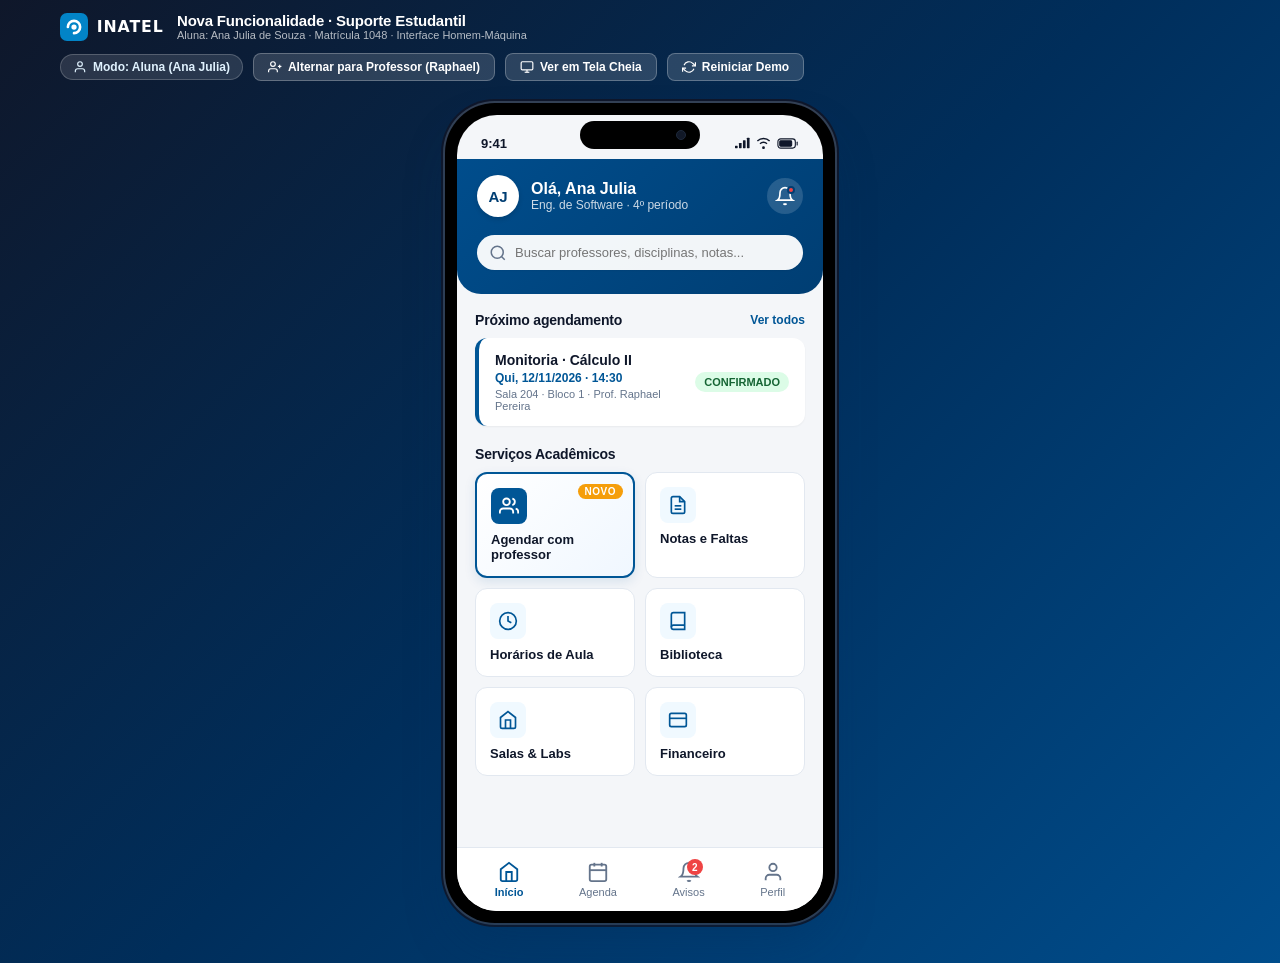
==== commit 8366d139: "refactor: substitui todos os emojis por icones SVG vetoriais consistentes" ====
--- a/index.html
+++ b/index.html
@@ -29,16 +29,19 @@
     <div class="demo-actions">
       <span class="demo-badge-pill" id="roleIndicator">
         <svg width="14" height="14" viewBox="0 0 24 24" fill="none" stroke="currentColor" stroke-width="2"><path d="M20 21v-2a4 4 0 0 0-4-4H8a4 4 0 0 0-4 4v2"></path><circle cx="12" cy="7" r="4"></circle></svg>
-        Modo: Aluna (Ana Julia)
+        <span id="roleIndicatorText">Modo: Aluna (Ana Julia)</span>
       </span>
       <button class="demo-btn" id="btnToggleRole" onclick="toggleUserRole()">
-        Alternar para Professor (Raphael)
+        <svg width="14" height="14" viewBox="0 0 24 24" fill="none" stroke="currentColor" stroke-width="2"><path d="M16 21v-2a4 4 0 0 0-4-4H5a4 4 0 0 0-4 4v2"></path><circle cx="8.5" cy="7" r="4"></circle><line x1="20" y1="8" x2="20" y2="14"></line><line x1="23" y1="11" x2="17" y2="11"></line></svg>
+        <span id="btnToggleRoleText">Alternar para Professor (Raphael)</span>
       </button>
       <button class="demo-btn" id="btnToggleDevice" onclick="toggleDeviceMode()">
-        🖥️ Ver em Tela Cheia
+        <svg id="deviceIcon" width="14" height="14" viewBox="0 0 24 24" fill="none" stroke="currentColor" stroke-width="2"><rect x="2" y="3" width="20" height="14" rx="2" ry="2"></rect><line x1="8" y1="21" x2="16" y2="21"></line><line x1="12" y1="17" x2="12" y2="21"></line></svg>
+        <span id="btnToggleDeviceText">Ver em Tela Cheia</span>
       </button>
       <button class="demo-btn" onclick="resetDemo()" title="Reiniciar dados da demonstração">
-        🔄 Reiniciar Demo
+        <svg width="14" height="14" viewBox="0 0 24 24" fill="none" stroke="currentColor" stroke-width="2"><polyline points="23 4 23 10 17 10"></polyline><polyline points="1 20 1 14 7 14"></polyline><path d="M3.51 9a9 9 0 0 1 14.85-3.36L23 10M1 14l4.64 4.36A9 9 0 0 0 20.49 15"></path></svg>
+        <span>Reiniciar Demo</span>
       </button>
     </div>
   </header>
@@ -376,7 +379,15 @@
               <!-- Mini Calendário Novembro 2026 -->
               <div class="calendar-section">
                 <div class="calendar-header">
-                  <span class="calendar-month-title">&lt; Novembro 2026 &gt;</span>
+                  <div style="display: flex; align-items: center; gap: 8px;">
+                    <button class="btn-icon-subtle" onclick="showToast('Visualizando semestre letivo atual')" aria-label="Mês anterior">
+                      <svg width="16" height="16" viewBox="0 0 24 24" fill="none" stroke="currentColor" stroke-width="2.5"><polyline points="15 18 9 12 15 6"></polyline></svg>
+                    </button>
+                    <span class="calendar-month-title">Novembro 2026</span>
+                    <button class="btn-icon-subtle" onclick="showToast('Visualizando semestre letivo atual')" aria-label="Próximo mês">
+                      <svg width="16" height="16" viewBox="0 0 24 24" fill="none" stroke="currentColor" stroke-width="2.5"><polyline points="9 18 15 12 9 6"></polyline></svg>
+                    </button>
+                  </div>
                   <span style="font-size: 11px; font-weight: 600; color: var(--inatel-blue-600);">Semana letiva</span>
                 </div>
                 <div class="calendar-grid">
@@ -602,7 +613,10 @@
                 </button>
                 <h3 class="app-header-title">Agenda</h3>
               </div>
-              <button class="app-header-action" onclick="navigateTo('screen-escolher-professor')">+ Novo</button>
+              <button class="app-header-action" onclick="navigateTo('screen-escolher-professor')" style="display: inline-flex; align-items: center; gap: 4px;">
+                <svg width="15" height="15" viewBox="0 0 24 24" fill="none" stroke="currentColor" stroke-width="2.5"><line x1="12" y1="5" x2="12" y2="19"></line><line x1="5" y1="12" x2="19" y2="12"></line></svg>
+                Novo
+              </button>
             </div>
 
             <!-- Abas da Agenda -->
@@ -618,7 +632,8 @@
 
             <div style="padding: 16px; margin-top: auto;">
               <button class="btn-action-primary" onclick="navigateTo('screen-escolher-professor')">
-                + Novo agendamento
+                <svg width="18" height="18" viewBox="0 0 24 24" fill="none" stroke="currentColor" stroke-width="2.5"><line x1="12" y1="5" x2="12" y2="19"></line><line x1="5" y1="12" x2="19" y2="12"></line></svg>
+                Novo agendamento
               </button>
             </div>
           </section>
@@ -732,23 +747,23 @@
             <div class="profile-menu-list">
               <div class="profile-menu-item" onclick="showToast('Dados cadastrais acadêmicos completos.')">
                 <span>Meus dados</span>
-                <span>&gt;</span>
+                <svg width="16" height="16" viewBox="0 0 24 24" fill="none" stroke="#94a3b8" stroke-width="2.5"><polyline points="9 18 15 12 9 6"></polyline></svg>
               </div>
               <div class="profile-menu-item" onclick="navigateTo('screen-meus-agendamentos')">
                 <span>Meus agendamentos</span>
-                <span>&gt;</span>
+                <svg width="16" height="16" viewBox="0 0 24 24" fill="none" stroke="#94a3b8" stroke-width="2.5"><polyline points="9 18 15 12 9 6"></polyline></svg>
               </div>
               <div class="profile-menu-item" onclick="showToast('Notificações push e email ativadas.')">
                 <span>Preferências de notificação</span>
-                <span>&gt;</span>
+                <svg width="16" height="16" viewBox="0 0 24 24" fill="none" stroke="#94a3b8" stroke-width="2.5"><polyline points="9 18 15 12 9 6"></polyline></svg>
               </div>
               <div class="profile-menu-item" onclick="showToast('Central de Atendimento ao Aluno: (35) 3471-9200')">
                 <span>Ajuda e Suporte</span>
-                <span>&gt;</span>
+                <svg width="16" height="16" viewBox="0 0 24 24" fill="none" stroke="#94a3b8" stroke-width="2.5"><polyline points="9 18 15 12 9 6"></polyline></svg>
               </div>
               <div class="profile-menu-item logout" onclick="navigateTo('screen-login')">
                 <span>Sair da conta</span>
-                <span>&gt;</span>
+                <svg width="16" height="16" viewBox="0 0 24 24" fill="none" stroke="currentColor" stroke-width="2.5"><path d="M9 21H5a2 2 0 0 1-2-2V5a2 2 0 0 1 2-2h4"></path><polyline points="16 17 21 12 16 7"></polyline><line x1="21" y1="12" x2="9" y2="12"></line></svg>
               </div>
             </div>
           </section>
@@ -766,7 +781,10 @@
               <div class="app-header-left">
                 <h3 class="app-header-title">Atendimentos</h3>
               </div>
-              <button class="app-header-action" onclick="navigateTo('screen-professor-disponibilidade')">+ Horário</button>
+              <button class="app-header-action" onclick="navigateTo('screen-professor-disponibilidade')" style="display: inline-flex; align-items: center; gap: 4px;">
+                <svg width="15" height="15" viewBox="0 0 24 24" fill="none" stroke="currentColor" stroke-width="2.5"><line x1="12" y1="5" x2="12" y2="19"></line><line x1="5" y1="12" x2="19" y2="12"></line></svg>
+                Horário
+              </button>
             </div>
 
             <div class="filter-tabs">
--- a/style.css
+++ b/style.css
@@ -452,6 +452,23 @@
   background: var(--inatel-blue-50);
 }
 
+.btn-icon-subtle {
+  background: transparent;
+  border: none;
+  cursor: pointer;
+  color: var(--inatel-blue-700);
+  display: inline-flex;
+  align-items: center;
+  justify-content: center;
+  padding: 4px;
+  border-radius: var(--radius-full);
+  transition: var(--transition);
+}
+
+.btn-icon-subtle:hover {
+  background: var(--inatel-blue-100);
+}
+
 .app-header-title {
   font-size: 16px;
   font-weight: 700;
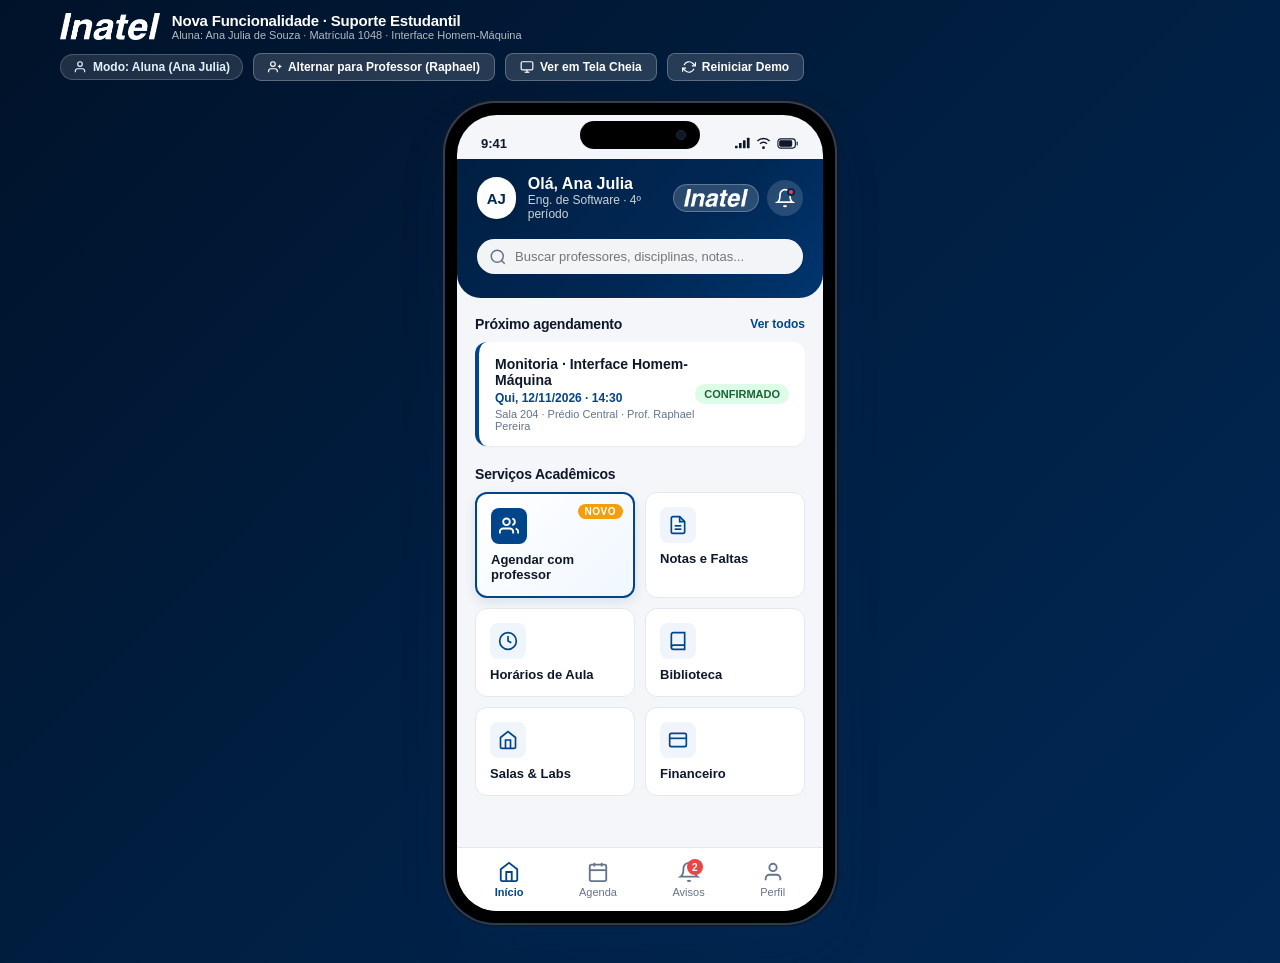
==== commit 20832fbb: "feat: adiciona logo oficial Inatel, atualiza paleta de azul escuro e dados oficiais de docentes" ====
--- a/index.html
+++ b/index.html
@@ -14,12 +14,7 @@
        ======================================================================= -->
   <header class="demo-topbar">
     <div class="demo-brand">
-      <svg class="demo-brand-logo" viewBox="0 0 120 32" fill="none" xmlns="http://www.w3.org/2000/svg">
-        <rect width="32" height="32" rx="8" fill="#0284c7"/>
-        <path d="M9 16C9 12.134 12.134 9 16 9C19.866 9 23 12.134 23 16C23 19.866 19.866 23 16 23" stroke="white" stroke-width="3" stroke-linecap="round"/>
-        <circle cx="16" cy="16" r="3" fill="#ffffff"/>
-        <text x="42" y="22" font-family="system-ui, sans-serif" font-size="18" font-weight="800" fill="#ffffff" letter-spacing="1">INATEL</text>
-      </svg>
+      <img src="Inatel.png" alt="Inatel" class="demo-brand-logo-img">
       <div class="demo-title-group">
         <h1>Nova Funcionalidade · Suporte Estudantil</h1>
         <p>Aluna: Ana Julia de Souza · Matrícula 1048 · Interface Homem-Máquina</p>
@@ -102,14 +97,9 @@
                --------------------------------------------------------------- -->
           <section class="screen" id="screen-login">
             <div class="login-card">
-              <!-- Logotipo Inatel -->
+              <!-- Logotipo Oficial Inatel -->
               <div class="login-brand-logo">
-                <svg viewBox="0 0 180 50" fill="none" xmlns="http://www.w3.org/2000/svg">
-                  <rect width="46" height="46" rx="12" fill="#00a8e8"/>
-                  <path d="M14 23C14 18.029 18.029 14 23 14C27.971 14 32 18.029 32 23C32 27.971 27.971 32 23 32" stroke="white" stroke-width="4.5" stroke-linecap="round"/>
-                  <circle cx="23" cy="23" r="4.5" fill="#ffffff"/>
-                  <text x="58" y="32" font-family="system-ui, sans-serif" font-size="28" font-weight="900" fill="#ffffff" letter-spacing="1.5">INATEL</text>
-                </svg>
+                <img src="Inatel.png" alt="Inatel" class="inatel-login-logo-img">
               </div>
               <h2 class="login-title">App Inatel</h2>
               <p class="login-subtitle">Portal do Aluno e Serviços Acadêmicos</p>
@@ -145,6 +135,9 @@
                   </div>
                 </div>
                 <div class="home-header-actions">
+                  <div class="home-brand-corner">
+                    <img src="Inatel.png" alt="Inatel" class="inatel-corner-logo on-dark">
+                  </div>
                   <button class="btn-icon-header" onclick="navigateTo('screen-notificacoes')" aria-label="Notificações">
                     <svg width="20" height="20" viewBox="0 0 24 24" fill="none" stroke="currentColor" stroke-width="2">
                       <path d="M18 8A6 6 0 0 0 6 8c0 7-3 9-3 9h18s-3-2-3-9"></path>
@@ -265,6 +258,7 @@
                 </button>
                 <h3 class="app-header-title">Agendar com professor</h3>
               </div>
+              <img src="Inatel.png" alt="Inatel" class="inatel-header-badge-img">
             </div>
 
             <!-- Barra de Busca -->
@@ -302,6 +296,7 @@
                 </button>
                 <h3 class="app-header-title">Professor</h3>
               </div>
+              <img src="Inatel.png" alt="Inatel" class="inatel-header-badge-img">
             </div>
 
             <div class="profile-hero">
@@ -367,6 +362,7 @@
                 </button>
                 <h3 class="app-header-title">Horários</h3>
               </div>
+              <img src="Inatel.png" alt="Inatel" class="inatel-header-badge-img">
             </div>
 
             <div style="padding: 16px; display: flex; flex-direction: column; gap: 16px;">
@@ -472,6 +468,7 @@
                 </button>
                 <h3 class="app-header-title">Confirmar</h3>
               </div>
+              <img src="Inatel.png" alt="Inatel" class="inatel-header-badge-img">
             </div>
 
             <div style="padding: 18px; display: flex; flex-direction: column; gap: 16px;">
--- a/style.css
+++ b/style.css
@@ -5,15 +5,16 @@
    ========================================================================== */
 
 :root {
-  /* Paleta Oficial Inatel */
-  --inatel-blue-900: #002e5b;
-  --inatel-blue-800: #003e73;
-  --inatel-blue-700: #004d8c;
-  --inatel-blue-600: #005696; /* Azul Principal Inatel */
-  --inatel-blue-500: #026bb8;
-  --inatel-blue-400: #0284c7;
-  --inatel-blue-100: #e0f2fe;
-  --inatel-blue-50:  #f0f9ff;
+  /* Paleta Oficial e Exata do Inatel (Pantone 294 C / Azul Marinho Escuro Institucional) */
+  --inatel-blue-950: #001229; /* Azul Noite Profundo */
+  --inatel-blue-900: #001f42; /* Azul Marinho Escuro */
+  --inatel-blue-800: #002855; /* Azul Institucional Inatel Oficial (Escuro) */
+  --inatel-blue-700: #00366f; /* Azul Marinho Intermediário */
+  --inatel-blue-600: #00458a; /* Azul Principal de Interação */
+  --inatel-blue-500: #1e60ad; /* Azul Exato do Logotipo Inatel.png */
+  --inatel-blue-400: #2a75cb; /* Azul Realce */
+  --inatel-blue-100: #e2edfa; /* Fundo Suave */
+  --inatel-blue-50:  #f0f5fc; /* Superfície Clara */
 
   --accent-cyan:     #00a8e8;
   --accent-orange:   #f59e0b;
@@ -72,7 +73,7 @@
 
 body {
   font-family: var(--font-family);
-  background: linear-gradient(135deg, #0f172a 0%, #002e5b 50%, #004d8c 100%);
+  background: linear-gradient(135deg, #001229 0%, #001f42 50%, #002855 100%);
   color: var(--text-body);
   min-height: 100vh;
   display: flex;
@@ -104,9 +105,11 @@
   gap: 12px;
 }
 
-.demo-brand-logo {
+.demo-brand-logo-img {
   height: 28px;
   width: auto;
+  object-fit: contain;
+  filter: brightness(0) invert(1);
 }
 
 .demo-title-group h1 {
@@ -489,7 +492,7 @@
    TELA 1: LOGIN
    ========================================================================== */
 #screen-login {
-  background: linear-gradient(180deg, var(--inatel-blue-700) 0%, var(--inatel-blue-900) 100%);
+  background: linear-gradient(180deg, var(--inatel-blue-800) 0%, var(--inatel-blue-950) 100%);
   color: #ffffff;
   padding: 24px 20px;
   justify-content: center;
@@ -505,8 +508,17 @@
 }
 
 .login-brand-logo {
-  width: 150px;
-  margin-bottom: 24px;
+  width: 190px;
+  margin-bottom: 20px;
+  display: flex;
+  justify-content: center;
+}
+
+.inatel-login-logo-img {
+  width: 180px;
+  height: auto;
+  object-fit: contain;
+  filter: brightness(0) invert(1);
 }
 
 .login-title {
@@ -613,11 +625,38 @@
    TELA 2: INÍCIO (HOME)
    ========================================================================== */
 .home-hero {
-  background: linear-gradient(135deg, var(--inatel-blue-700) 0%, var(--inatel-blue-800) 100%);
+  background: linear-gradient(135deg, var(--inatel-blue-900) 0%, var(--inatel-blue-800) 60%, var(--inatel-blue-700) 100%);
   color: #ffffff;
   padding: 16px 20px 24px 20px;
   border-bottom-left-radius: 24px;
   border-bottom-right-radius: 24px;
+}
+
+.home-brand-corner {
+  display: flex;
+  align-items: center;
+  background: rgba(255, 255, 255, 0.16);
+  padding: 4px 10px;
+  border-radius: var(--radius-full);
+  border: 1px solid rgba(255, 255, 255, 0.25);
+  box-shadow: 0 1px 3px rgba(0, 0, 0, 0.12);
+}
+
+.inatel-corner-logo {
+  height: 18px;
+  width: auto;
+  object-fit: contain;
+}
+
+.inatel-corner-logo.on-dark {
+  filter: brightness(0) invert(1);
+}
+
+.inatel-header-badge-img {
+  height: 18px;
+  width: auto;
+  object-fit: contain;
+  opacity: 0.9;
 }
 
 .home-user-header {
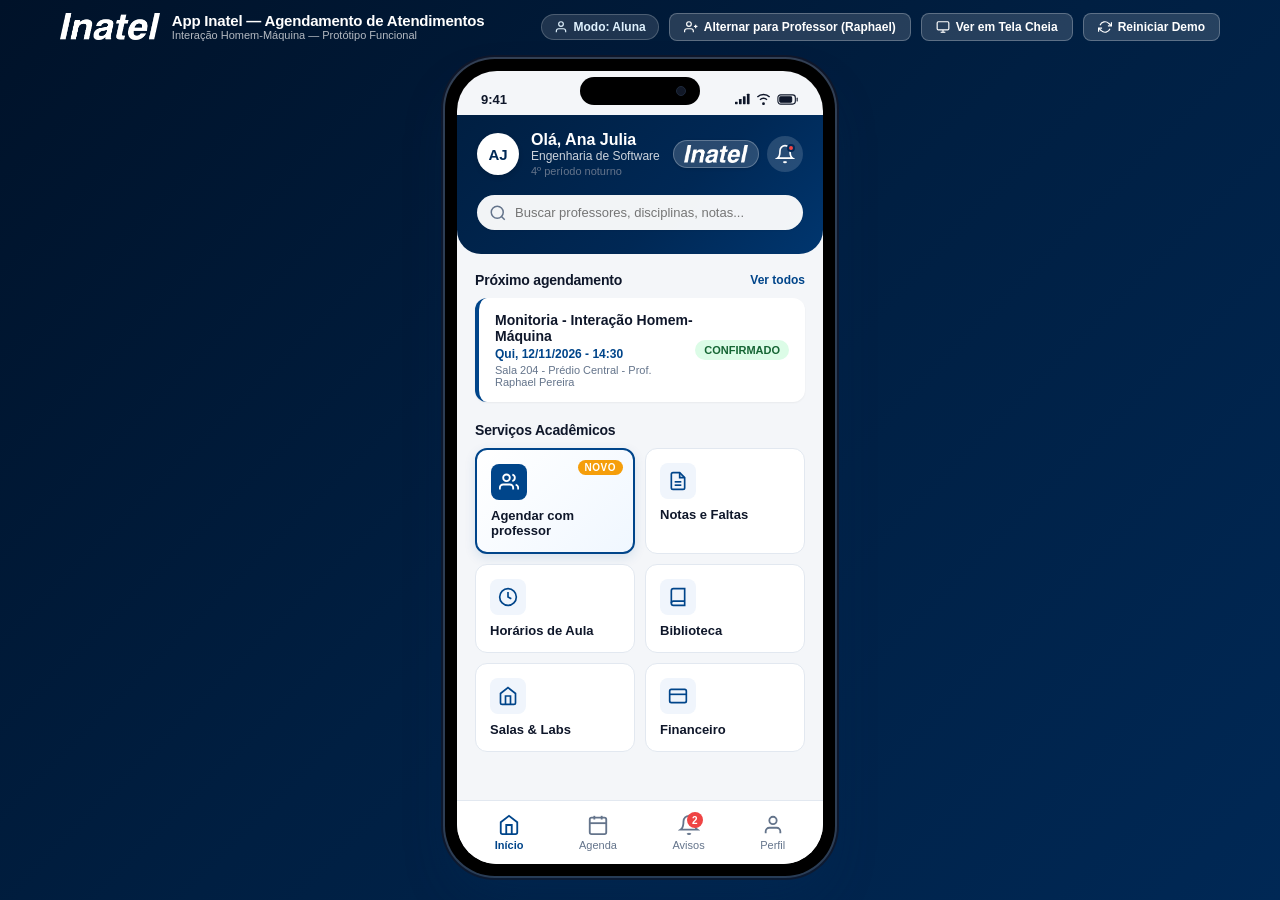
==== commit 8f585ec7: "refactor: organização de pastas, informações e responsividade" ====
--- a/index.html
+++ b/index.html
@@ -2,10 +2,10 @@
 <html lang="pt-BR">
 <head>
   <meta charset="UTF-8">
-  <meta name="viewport" content="width=device-width, initial-scale=1.0, maximum-scale=1.0, user-scalable=no">
-  <title>App Inatel · Agendamento com Professores e Monitores</title>
-  <link rel="stylesheet" href="style.css">
-  <link rel="icon" type="image/svg+xml" href="data:image/svg+xml,<svg xmlns='http://www.w3.org/2000/svg' viewBox='0 0 100 100'><rect width='100' height='100' rx='20' fill='%23005696'/><text x='50' y='65' font-family='sans-serif' font-size='48' font-weight='bold' fill='white' text-anchor='middle'>i</text></svg>">
+  <meta name="viewport" content="width=device-width, initial-scale=1, viewport-fit=cover">
+  <title>App Inatel — Agendamento com Professores e Monitores</title>
+  <link rel="stylesheet" href="assets/css/style.css">
+  <link rel="icon" type="image/svg+xml" href="data:image/svg+xml,<svg xmlns='http://www.w3.org/2000/svg' viewBox='0 0 100 100'><rect width='100' height='100' rx='20' fill='%23002855'/><text x='50' y='65' font-family='sans-serif' font-size='48' font-weight='bold' fill='white' text-anchor='middle'>i</text></svg>">
 </head>
 <body>
 
@@ -14,17 +14,17 @@
        ======================================================================= -->
   <header class="demo-topbar">
     <div class="demo-brand">
-      <img src="Inatel.png" alt="Inatel" class="demo-brand-logo-img">
+      <img src="assets/img/Inatel.png" alt="Inatel" class="demo-brand-logo-img">
       <div class="demo-title-group">
-        <h1>Nova Funcionalidade · Suporte Estudantil</h1>
-        <p>Aluna: Ana Julia de Souza · Matrícula 1048 · Interface Homem-Máquina</p>
+        <h1>App Inatel — Agendamento de Atendimentos</h1>
+        <p>Interação Homem-Máquina — Protótipo Funcional</p>
       </div>
     </div>
 
     <div class="demo-actions">
       <span class="demo-badge-pill" id="roleIndicator">
         <svg width="14" height="14" viewBox="0 0 24 24" fill="none" stroke="currentColor" stroke-width="2"><path d="M20 21v-2a4 4 0 0 0-4-4H8a4 4 0 0 0-4 4v2"></path><circle cx="12" cy="7" r="4"></circle></svg>
-        <span id="roleIndicatorText">Modo: Aluna (Ana Julia)</span>
+        <span id="roleIndicatorText">Modo: Aluna</span>
       </span>
       <button class="demo-btn" id="btnToggleRole" onclick="toggleUserRole()">
         <svg width="14" height="14" viewBox="0 0 24 24" fill="none" stroke="currentColor" stroke-width="2"><path d="M16 21v-2a4 4 0 0 0-4-4H5a4 4 0 0 0-4 4v2"></path><circle cx="8.5" cy="7" r="4"></circle><line x1="20" y1="8" x2="20" y2="14"></line><line x1="23" y1="11" x2="17" y2="11"></line></svg>
@@ -99,7 +99,7 @@
             <div class="login-card">
               <!-- Logotipo Oficial Inatel -->
               <div class="login-brand-logo">
-                <img src="Inatel.png" alt="Inatel" class="inatel-login-logo-img">
+                <img src="assets/img/Inatel.png" alt="Inatel" class="inatel-login-logo-img">
               </div>
               <h2 class="login-title">App Inatel</h2>
               <p class="login-subtitle">Portal do Aluno e Serviços Acadêmicos</p>
@@ -131,12 +131,12 @@
                   <div class="user-avatar-sm">AJ</div>
                   <div class="home-user-text">
                     <h2>Olá, Ana Julia</h2>
-                    <p>Eng. de Software · 4º período</p>
+                    <p>Engenharia de Software <span class="text-subtle-block">4º período noturno</span></p>
                   </div>
                 </div>
                 <div class="home-header-actions">
                   <div class="home-brand-corner">
-                    <img src="Inatel.png" alt="Inatel" class="inatel-corner-logo on-dark">
+                    <img src="assets/img/Inatel.png" alt="Inatel" class="inatel-corner-logo on-dark">
                   </div>
                   <button class="btn-icon-header" onclick="navigateTo('screen-notificacoes')" aria-label="Notificações">
                     <svg width="20" height="20" viewBox="0 0 24 24" fill="none" stroke="currentColor" stroke-width="2">
@@ -258,7 +258,7 @@
                 </button>
                 <h3 class="app-header-title">Agendar com professor</h3>
               </div>
-              <img src="Inatel.png" alt="Inatel" class="inatel-header-badge-img">
+              <img src="assets/img/Inatel.png" alt="Inatel" class="inatel-header-badge-img">
             </div>
 
             <!-- Barra de Busca -->
@@ -296,7 +296,7 @@
                 </button>
                 <h3 class="app-header-title">Professor</h3>
               </div>
-              <img src="Inatel.png" alt="Inatel" class="inatel-header-badge-img">
+              <img src="assets/img/Inatel.png" alt="Inatel" class="inatel-header-badge-img">
             </div>
 
             <div class="profile-hero">
@@ -341,7 +341,9 @@
               <!-- Local -->
               <div class="profile-card-block">
                 <h5>Local do Atendimento</h5>
-                <p id="profDetailLocal" style="font-size: 13px; font-weight: 600; color: var(--text-title);">Sala 204 · Bloco 1 (ou remoto)</p>
+                <p id="profDetailLocal" style="font-size: 13px; font-weight: 600; color: var(--text-title);">
+                  Sala 204 <span class="room-location-sub" id="profDetailLocalSub">Prédio Central (ou Teams)</span>
+                </p>
               </div>
 
               <button class="btn-action-primary" onclick="navigateTo('screen-escolher-horarios')">
@@ -362,7 +364,7 @@
                 </button>
                 <h3 class="app-header-title">Horários</h3>
               </div>
-              <img src="Inatel.png" alt="Inatel" class="inatel-header-badge-img">
+              <img src="assets/img/Inatel.png" alt="Inatel" class="inatel-header-badge-img">
             </div>
 
             <div style="padding: 16px; display: flex; flex-direction: column; gap: 16px;">
@@ -468,7 +470,7 @@
                 </button>
                 <h3 class="app-header-title">Confirmar</h3>
               </div>
-              <img src="Inatel.png" alt="Inatel" class="inatel-header-badge-img">
+              <img src="assets/img/Inatel.png" alt="Inatel" class="inatel-header-badge-img">
             </div>
 
             <div style="padding: 18px; display: flex; flex-direction: column; gap: 16px;">
@@ -490,7 +492,7 @@
                   </div>
                   <div class="summary-row-content">
                     <h6>Atendimento</h6>
-                    <p id="confirmTipoDisciplina">Monitoria · Cálculo II</p>
+                    <p id="confirmTipoDisciplina"><span class="badge-type-pill">Monitoria</span> Interação Homem-Máquina</p>
                   </div>
                 </div>
 
@@ -500,7 +502,7 @@
                   </div>
                   <div class="summary-row-content">
                     <h6>Data & Horário</h6>
-                    <p id="confirmDataHorario">Qui, 12/11/2026 · 14:30 – 15:00</p>
+                    <p id="confirmDataHorario"><span>Qui, 12/11/2026</span> <span class="text-time-highlight">14:30 – 15:00</span></p>
                   </div>
                 </div>
 
@@ -510,7 +512,7 @@
                   </div>
                   <div class="summary-row-content">
                     <h6>Local</h6>
-                    <p id="confirmLocal">Sala 204 · Bloco 1</p>
+                    <p id="confirmLocal"><span>Sala 204</span> <span class="room-location-sub">Prédio Central (ou Teams)</span></p>
                   </div>
                 </div>
               </div>
@@ -553,6 +555,22 @@
                 </div>
               </div>
 
+              <!-- Atendimento Recorrente (Recursividade de Agendamento Semanal) -->
+              <div style="background: var(--bg-subtle); padding: 12px 14px; border-radius: var(--radius-sm); border: 1px solid var(--border-light);">
+                <label class="checkbox-wrap">
+                  <input type="checkbox" id="chkRecorrente" onchange="toggleRecurrenceSelector(this.checked)" style="accent-color: var(--inatel-blue-600); width: 16px; height: 16px;">
+                  <span>Atendimento recorrente (repetir semanalmente)</span>
+                </label>
+                <div id="recurrencePeriodWrap" style="display: none; margin-top: 8px; margin-left: 24px;">
+                  <label class="form-label" style="font-size: 11px; margin-bottom: 2px;">Frequência de repetição</label>
+                  <select class="form-select" id="confirmInputRecorrencia" style="padding: 6px 10px; font-size: 12px; width: 100%;">
+                    <option value="4">Repetir semanalmente por 4 semanas</option>
+                    <option value="8">Repetir semanalmente por 8 semanas</option>
+                    <option value="semestre">Repetir até o final do semestre letivo</option>
+                  </select>
+                </div>
+              </div>
+
               <div style="margin-top: 8px; display: flex; flex-direction: column; gap: 8px;">
                 <button class="btn-action-primary" onclick="submitBooking()">
                   Confirmar agendamento
@@ -581,8 +599,12 @@
               </p>
 
               <div class="summary-card" style="width: 100%; text-align: left; margin-bottom: 24px;">
-                <div style="font-size: 14px; font-weight: 700; color: var(--text-title);" id="successDetailTitulo">Monitoria · Cálculo II</div>
-                <div style="font-size: 12px; color: var(--inatel-blue-700); font-weight: 600; margin-top: 2px;" id="successDetailData">Qui, 12/11 · 14:30</div>
+                <div style="font-size: 14px; font-weight: 700; color: var(--text-title);" id="successDetailTitulo">
+                  <span class="badge-type-pill">Monitoria</span> Interação Homem-Máquina
+                </div>
+                <div style="font-size: 12px; color: var(--inatel-blue-700); font-weight: 600; margin-top: 4px;" id="successDetailData">
+                  <span>Qui, 12/11</span> <span class="text-time-highlight">14:30</span>
+                </div>
                 <div style="margin-top: 8px;">
                   <span class="status-badge livre" id="successDetailStatus">CONFIRMADO</span>
                 </div>
@@ -651,7 +673,9 @@
             <div class="detail-content">
               <div class="detail-header-card">
                 <span class="detail-status-pill" id="detailItemStatus">CONFIRMADO</span>
-                <h3 style="font-size: 16px; font-weight: 800; color: var(--text-title);" id="detailItemTitulo">Monitoria · Cálculo II</h3>
+                <h3 style="font-size: 16px; font-weight: 800; color: var(--text-title);" id="detailItemTitulo">
+                  <span class="badge-type-pill">Monitoria</span> Interação Homem-Máquina
+                </h3>
 
                 <table class="detail-table">
                   <tr>
@@ -668,11 +692,11 @@
                   </tr>
                   <tr>
                     <td class="label">Local</td>
-                    <td class="value" id="detailItemLocal">Sala 204 · Bloco 1</td>
+                    <td class="value" id="detailItemLocal">Sala 204 <span class="room-location-sub">Prédio Central</span></td>
                   </tr>
                   <tr>
                     <td class="label">Assunto</td>
-                    <td class="value" id="detailItemAssunto">Integrais duplas</td>
+                    <td class="value" id="detailItemAssunto">Ergonomia cognitiva e testes de usabilidade</td>
                   </tr>
                   <tr>
                     <td class="label">Lembrete</td>
@@ -687,12 +711,12 @@
                   <div class="map-pin-pulse">
                     <svg width="18" height="18" viewBox="0 0 24 24" fill="none" stroke="currentColor" stroke-width="2.5"><path d="M21 10c0 7-9 13-9 13s-9-6-9-13a9 9 0 0 1 18 0z"></path><circle cx="12" cy="10" r="3"></circle></svg>
                   </div>
-                  <span style="font-size: 11px; font-weight: 700; color: var(--text-title);">Campus Inatel · Bloco 1 (Sala 204)</span>
+                  <span style="font-size: 11px; font-weight: 700; color: var(--text-title);">Campus Inatel <span class="room-location-sub" style="display:inline; margin-left:6px;">Prédio Central (Sala 204)</span></span>
                 </div>
               </div>
 
               <div style="display: flex; gap: 10px; margin-top: 8px;">
-                <button class="btn-action-secondary" style="flex: 1;" onclick="showToast('Horário atual já confirmado. Selecione reagendar para ver novas datas.'); navigateTo('screen-escolher-horarios');">
+                <button class="btn-action-secondary" style="flex: 1;" onclick="startRescheduleBooking()">
                   Reagendar
                 </button>
                 <button class="btn-action-primary" id="btnOpenCancelModal" style="flex: 1; background: var(--accent-red);" onclick="openCancelModal()">
@@ -737,7 +761,7 @@
             <div class="profile-hero">
               <div class="profile-avatar-lg" style="background: var(--inatel-blue-700);">AJ</div>
               <h3>Ana Julia de Souza</h3>
-              <p class="profile-sub">Matrícula 1048 · Eng. de Software · 4º período</p>
+              <p class="profile-sub">Matrícula 1048 - Eng. de Software - 4º período</p>
               <p class="profile-email">anajulia.souza@gec.inatel.br</p>
             </div>
 
@@ -758,6 +782,10 @@
                 <span>Ajuda e Suporte</span>
                 <svg width="16" height="16" viewBox="0 0 24 24" fill="none" stroke="#94a3b8" stroke-width="2.5"><polyline points="9 18 15 12 9 6"></polyline></svg>
               </div>
+              <div class="profile-menu-item" onclick="toggleUserRole()">
+                <span>Visão do Professor (demo)</span>
+                <svg width="16" height="16" viewBox="0 0 24 24" fill="none" stroke="#94a3b8" stroke-width="2.5"><polyline points="9 18 15 12 9 6"></polyline></svg>
+              </div>
               <div class="profile-menu-item logout" onclick="navigateTo('screen-login')">
                 <span>Sair da conta</span>
                 <svg width="16" height="16" viewBox="0 0 24 24" fill="none" stroke="currentColor" stroke-width="2.5"><path d="M9 21H5a2 2 0 0 1-2-2V5a2 2 0 0 1 2-2h4"></path><polyline points="16 17 21 12 16 7"></polyline><line x1="21" y1="12" x2="9" y2="12"></line></svg>
@@ -766,7 +794,7 @@
           </section>
 
           <!-- ---------------------------------------------------------------
-               TELA 13: VISÃO DO PROFESSOR · MINHA AGENDA (Wireframe 13)
+               TELA 13: VISÃO DO PROFESSOR - MINHA AGENDA (Wireframe 13)
                --------------------------------------------------------------- -->
           <section class="screen" id="screen-professor-agenda">
             <div class="professor-mode-banner">
@@ -796,8 +824,8 @@
               <!-- Pedido 1: Ana Julia -->
               <div class="request-card">
                 <div>
-                  <h4 style="font-size: 14px; font-weight: 700; color: var(--text-title);">Ana Julia · Monitoria</h4>
-                  <div style="font-size: 12px; color: var(--inatel-blue-700); font-weight: 600;">Qui, 12/11 · 14:30 · Cálculo II</div>
+                  <h4 style="font-size: 14px; font-weight: 700; color: var(--text-title);">Ana Julia - Monitoria</h4>
+                  <div style="font-size: 12px; color: var(--inatel-blue-700); font-weight: 600;">Qui, 12/11 - 14:30 - Cálculo II</div>
                   <div style="font-size: 11px; color: var(--text-muted); margin-top: 2px;">Assunto: Integrais duplas e volume</div>
                 </div>
                 <div class="request-actions">
@@ -809,8 +837,8 @@
               <!-- Pedido 2: Aluno Projeto -->
               <div class="request-card">
                 <div>
-                  <h4 style="font-size: 14px; font-weight: 700; color: var(--text-title);">Lucas Mendes · Projeto IC</h4>
-                  <div style="font-size: 12px; color: var(--inatel-blue-700); font-weight: 600;">Sex, 13/11 · 10:00 · Remoto</div>
+                  <h4 style="font-size: 14px; font-weight: 700; color: var(--text-title);">Lucas Mendes - Projeto IC</h4>
+                  <div style="font-size: 12px; color: var(--inatel-blue-700); font-weight: 600;">Sex, 13/11 - 10:00 - Remoto</div>
                   <div style="font-size: 11px; color: var(--text-muted); margin-top: 2px;">Assunto: Validação de requisitos de software</div>
                 </div>
                 <div class="request-actions">
@@ -822,8 +850,8 @@
               <span class="section-title" style="margin-top: 10px;">Hoje</span>
               <div class="appointment-card" style="cursor: default;">
                 <div class="appointment-card-info">
-                  <h4>Monitoria · Prog. II</h4>
-                  <div class="app-datetime">15:00 · 2 alunos · Sala 112</div>
+                  <h4>Monitoria - Prog. II</h4>
+                  <div class="app-datetime">15:00 - 2 alunos - Sala 112</div>
                 </div>
                 <span class="status-badge livre">CONFIRMADO</span>
               </div>
@@ -831,7 +859,7 @@
           </section>
 
           <!-- ---------------------------------------------------------------
-               TELA 14: PROFESSOR · DEFINIR DISPONIBILIDADE (Wireframe 14)
+               TELA 14: PROFESSOR - DEFINIR DISPONIBILIDADE (Wireframe 14)
                --------------------------------------------------------------- -->
           <section class="screen" id="screen-professor-disponibilidade">
             <div class="app-header">
@@ -900,8 +928,8 @@
               <div>
                 <label class="form-label">Local</label>
                 <select class="form-select">
-                  <option>Sala 204 · Bloco 1 / Remoto</option>
-                  <option>Lab de Inovação · Bloco 2</option>
+                  <option>Sala 204 - Bloco 1 / Remoto</option>
+                  <option>Lab de Inovação - Bloco 2</option>
                   <option>Remoto (Google Meet / Teams)</option>
                 </select>
               </div>
@@ -921,8 +949,8 @@
           <div class="modal-card">
             <h4>Cancelar agendamento?</h4>
             <p>
-              <strong id="cancelModalTitulo">Monitoria · Cálculo II</strong><br>
-              <span id="cancelModalData">Qui, 12/11 · 14:30</span>
+              <strong id="cancelModalTitulo">Monitoria - Cálculo II</strong><br>
+              <span id="cancelModalData">Qui, 12/11 - 14:30</span>
             </p>
             <div style="text-align: left;">
               <label class="form-label">Motivo (opcional)</label>
@@ -968,6 +996,6 @@
     </div> <!-- Fim device-frame -->
   </main>
 
-  <script src="app.js"></script>
+  <script src="assets/js/app.js"></script>
 </body>
 </html>
--- a/assets/css/style.css
+++ b/assets/css/style.css
@@ -0,0 +1,2014 @@
+/* ==========================================================================
+   APP INATEL - AGENDAMENTO DE PROFESSORES E MONITORES
+   Design System & Estilos Globais
+   Identidade Visual: Instituto Nacional de Telecomunicações (Inatel)
+   ========================================================================== */
+
+:root {
+  /* Paleta Oficial e Exata do Inatel (Pantone 294 C / Azul Marinho Escuro Institucional) */
+  --inatel-blue-950: #001229; /* Azul Noite Profundo */
+  --inatel-blue-900: #001f42; /* Azul Marinho Escuro */
+  --inatel-blue-800: #002855; /* Azul Institucional Inatel Oficial (Escuro) */
+  --inatel-blue-700: #00366f; /* Azul Marinho Intermediário */
+  --inatel-blue-600: #00458a; /* Azul Principal de Interação */
+  --inatel-blue-500: #1e60ad; /* Azul Exato do Logotipo Inatel.png */
+  --inatel-blue-400: #2a75cb; /* Azul Realce */
+  --inatel-blue-100: #e2edfa; /* Fundo Suave */
+  --inatel-blue-50:  #f0f5fc; /* Superfície Clara */
+
+  --accent-cyan:     #00a8e8;
+  --accent-orange:   #f59e0b;
+  --accent-green:    #10b981;
+  --accent-red:      #ef4444;
+
+  /* Cores Neutras / Superfícies */
+  --bg-app:          #f4f6f9;
+  --bg-card:         #ffffff;
+  --bg-subtle:       #f8fafc;
+  --border-light:    #e2e8f0;
+  --border-medium:   #cbd5e1;
+
+  --text-title:      #0f172a;
+  --text-body:       #334155;
+  --text-muted:      #64748b;
+  --text-light:      #94a3b8;
+  --text-inverse:    #ffffff;
+
+  /* Status Tokens */
+  --status-livre-bg:       #dcfce7;
+  --status-livre-text:     #166534;
+  --status-vagas-bg:       #fef3c7;
+  --status-vagas-text:     #92400e;
+  --status-lotado-bg:      #fee2e2;
+  --status-lotado-text:    #991b1b;
+  --status-confirm-bg:     #d1fae5;
+  --status-confirm-text:   #065f46;
+  --status-pendente-bg:    #fef3c7;
+  --status-pendente-text:  #b45309;
+
+  /* Tipografia & Formas */
+  --font-family: -apple-system, BlinkMacSystemFont, "Segoe UI", Roboto, Helvetica, Arial, sans-serif;
+  --radius-xs: 4px;
+  --radius-sm: 8px;
+  --radius-md: 12px;
+  --radius-lg: 16px;
+  --radius-full: 9999px;
+
+  /* Sombras */
+  --shadow-sm: 0 1px 2px rgba(0, 0, 0, 0.05);
+  --shadow-md: 0 4px 6px -1px rgba(0, 0, 0, 0.08), 0 2px 4px -2px rgba(0, 0, 0, 0.05);
+  --shadow-lg: 0 10px 15px -3px rgba(0, 0, 0, 0.1), 0 4px 6px -4px rgba(0, 0, 0, 0.05);
+  --shadow-device: 0 25px 50px -12px rgba(0, 46, 91, 0.35);
+
+  --transition: all 0.2s cubic-bezier(0.4, 0, 0.2, 1);
+}
+
+/* Reset Básico */
+* {
+  margin: 0;
+  padding: 0;
+  box-sizing: border-box;
+  -webkit-tap-highlight-color: transparent;
+}
+
+body {
+  font-family: var(--font-family);
+  background: linear-gradient(135deg, #001229 0%, #001f42 50%, #002855 100%);
+  color: var(--text-body);
+  min-height: 100vh;
+  min-height: 100dvh;
+  height: 100vh;          /* fallback */
+  height: 100dvh;         /* ignora a barra de endereço do navegador mobile */
+  display: flex;
+  flex-direction: column;
+  align-items: center;
+  justify-content: flex-start;
+  overflow-x: hidden;
+}
+
+/* ==========================================================================
+   BARRA SUPERIOR DE APRESENTAÇÃO (Desktop Controls)
+   ========================================================================== */
+.demo-topbar {
+  width: 100%;
+  max-width: 1200px;
+  padding: 12px 20px;
+  display: flex;
+  align-items: center;
+  justify-content: space-between;
+  flex-wrap: wrap;
+  gap: 12px;
+  color: #ffffff;
+  z-index: 100;
+}
+
+.demo-brand {
+  display: flex;
+  align-items: center;
+  gap: 12px;
+}
+
+.demo-brand-logo-img {
+  height: 28px;
+  width: auto;
+  object-fit: contain;
+  filter: brightness(0) invert(1);
+}
+
+.demo-title-group h1 {
+  font-size: 15px;
+  font-weight: 700;
+  letter-spacing: -0.2px;
+  color: #ffffff;
+}
+
+.demo-title-group p {
+  font-size: 11px;
+  color: rgba(255, 255, 255, 0.7);
+}
+
+.demo-actions {
+  display: flex;
+  align-items: center;
+  gap: 10px;
+  flex-wrap: wrap;
+}
+
+.demo-badge-pill {
+  display: inline-flex;
+  align-items: center;
+  gap: 6px;
+  padding: 5px 12px;
+  border-radius: var(--radius-full);
+  font-size: 12px;
+  font-weight: 600;
+  background: rgba(255, 255, 255, 0.12);
+  border: 1px solid rgba(255, 255, 255, 0.2);
+  color: #e0f2fe;
+}
+
+.demo-btn {
+  background: rgba(255, 255, 255, 0.15);
+  border: 1px solid rgba(255, 255, 255, 0.25);
+  color: #ffffff;
+  padding: 6px 14px;
+  border-radius: var(--radius-sm);
+  font-size: 12px;
+  font-weight: 600;
+  cursor: pointer;
+  transition: var(--transition);
+  display: inline-flex;
+  align-items: center;
+  gap: 6px;
+  text-decoration: none;
+}
+
+.demo-btn:hover {
+  background: rgba(255, 255, 255, 0.25);
+  transform: translateY(-1px);
+}
+
+.demo-btn.active {
+  background: #ffffff;
+  color: var(--inatel-blue-900);
+  border-color: #ffffff;
+}
+
+/* ==========================================================================
+   DEVICE WRAPPER (Moldura de Smartphone Mobile no Desktop)
+   ========================================================================== */
+.device-container {
+  flex: 1 1 auto;
+  min-height: 0;
+  width: 100%;
+  display: flex;
+  justify-content: center;
+  align-items: flex-start;
+  margin: 6px auto 24px auto;
+  position: relative;
+  transition: var(--transition);
+}
+
+.device-frame {
+  flex-shrink: 0;
+  width: 390px;
+  max-width: 100%;
+  height: 100%;
+  max-height: 820px;
+  min-height: 450px;
+  background: #000000;
+  border-radius: 50px;
+  padding: 12px;
+  box-shadow: var(--shadow-device), 0 0 0 2px #334155, 0 0 0 4px #0f172a;
+  position: relative;
+  display: flex;
+  flex-direction: column;
+}
+
+/* Notch / Dynamic Island */
+.device-notch {
+  position: absolute;
+  top: 18px;
+  left: 50%;
+  transform: translateX(-50%);
+  width: 120px;
+  height: 28px;
+  background: #000000;
+  border-radius: 20px;
+  z-index: 1000;
+  display: flex;
+  align-items: center;
+  justify-content: flex-end;
+  padding-right: 14px;
+}
+
+.device-camera {
+  width: 10px;
+  height: 10px;
+  background: #111827;
+  border-radius: 50%;
+  border: 1px solid #1e293b;
+}
+
+/* Tela interna do Smartphone */
+.device-screen {
+  width: 100%;
+  height: 100%;
+  background: var(--bg-app);
+  border-radius: 40px;
+  overflow: hidden;
+  display: flex;
+  flex-direction: column;
+  position: relative;
+}
+
+/* Modo Tela Cheia / Responsivo Puro */
+body.fullscreen-mode .demo-topbar {
+  display: none;
+}
+
+body.fullscreen-mode .device-container {
+  margin: 0;
+  width: 100%;
+  height: 100%;
+}
+
+body.fullscreen-mode .device-frame {
+  width: 100%;
+  height: 100%;
+  max-height: none;
+  min-height: 0;
+  border-radius: 0;
+  padding: 0;
+  box-shadow: none;
+  border: none;
+}
+
+body.fullscreen-mode .device-notch {
+  display: none;
+}
+
+body.fullscreen-mode .device-screen {
+  border-radius: 0;
+}
+
+/* Responsividade nativa quando aberto em celular real
+   (em pé: largura <= 480px | paisagem: altura <= 540px) */
+@media (max-width: 480px), (max-height: 540px) {
+  body {
+    background: var(--bg-app);
+  }
+  .demo-topbar {
+    display: none;
+  }
+  .device-container {
+    margin: 0;
+    max-width: none;
+    height: 100%;
+  }
+  .device-frame {
+    width: 100%;
+    height: 100%;
+    max-height: none;
+    min-height: 0;
+    background: var(--bg-app);
+    border-radius: 0;
+    /* respeita o notch em paisagem */
+    padding: 0 env(safe-area-inset-right, 0px) 0 env(safe-area-inset-left, 0px);
+    box-shadow: none;
+    border: none;
+  }
+  .device-notch {
+    display: none;
+  }
+  .device-screen {
+    border-radius: 0;
+  }
+  /* A barra de status falsa (9:41) some: o SO já mostra a real.
+     Fica só o espaço da área segura (notch). */
+  .device-screen .mobile-status-bar {
+    height: env(safe-area-inset-top, 0px);
+    padding: 0;
+  }
+  .device-screen .mobile-status-bar > * {
+    display: none;
+  }
+  .device-screen .toast-alert {
+    top: calc(env(safe-area-inset-top, 0px) + 12px);
+  }
+  /* >= 16px evita o zoom automático ao focar campos no iOS */
+  input:not([type="checkbox"]):not([type="radio"]),
+  select,
+  textarea {
+    font-size: 16px !important;
+  }
+}
+
+/* Celular/tablet em paisagem: coluna de app centralizada, fundo institucional */
+@media (min-width: 481px) and (max-height: 540px) {
+  body {
+    background: linear-gradient(135deg, #001229 0%, #001f42 50%, #002855 100%);
+  }
+  .device-container {
+    max-width: 560px;
+  }
+  .device-screen .mobile-bottom-nav {
+    min-height: 52px;
+  }
+}
+
+/* Telas de toque: alvos de toque confortáveis (~44px) */
+@media (pointer: coarse) {
+  .btn-back,
+  .btn-icon-subtle {
+    min-width: 44px;
+    min-height: 44px;
+  }
+  .time-slot-btn {
+    min-height: 44px;
+  }
+}
+
+/* ==========================================================================
+   STATUS BAR MOBILE (9:41, Bateria, Wifi)
+   ========================================================================== */
+.mobile-status-bar {
+  height: 44px;
+  padding: 12px 24px 0 24px;
+  display: flex;
+  align-items: center;
+  justify-content: space-between;
+  font-size: 13px;
+  font-weight: 600;
+  color: var(--text-title);
+  background: transparent;
+  z-index: 50;
+  flex-shrink: 0;
+}
+
+.mobile-status-bar.on-dark {
+  color: #ffffff;
+}
+
+.status-bar-icons {
+  display: flex;
+  align-items: center;
+  gap: 6px;
+}
+
+/* ==========================================================================
+   APP CONTAINER E NAVEGAÇÃO DE TELAS
+   ========================================================================== */
+.app-viewport {
+  flex: 1;
+  position: relative;
+  overflow-y: auto;
+  overflow-x: hidden;
+  display: flex;
+  flex-direction: column;
+}
+
+.app-viewport::-webkit-scrollbar {
+  width: 4px;
+}
+.app-viewport::-webkit-scrollbar-thumb {
+  background: rgba(0, 0, 0, 0.15);
+  border-radius: 4px;
+}
+
+.screen {
+  display: none;
+  flex-direction: column;
+  min-height: 100%;
+  width: 100%;
+  animation: fadeIn 0.22s ease-out;
+}
+
+.screen.active {
+  display: flex;
+}
+
+@keyframes fadeIn {
+  from { opacity: 0; transform: translateY(4px); }
+  to   { opacity: 1; transform: translateY(0); }
+}
+
+/* ==========================================================================
+   BOTTOM NAVIGATION BAR (Abas inferiores do App Inatel)
+   ========================================================================== */
+.mobile-bottom-nav {
+  min-height: 64px;
+  background: #ffffff;
+  border-top: 1px solid var(--border-light);
+  display: flex;
+  align-items: center;
+  justify-content: space-around;
+  padding: 0 10px env(safe-area-inset-bottom, 0px);
+  flex-shrink: 0;
+  z-index: 40;
+}
+
+.nav-item {
+  display: flex;
+  flex-direction: column;
+  align-items: center;
+  justify-content: center;
+  gap: 3px;
+  color: var(--text-muted);
+  font-size: 11px;
+  font-weight: 500;
+  text-decoration: none;
+  cursor: pointer;
+  background: none;
+  border: none;
+  padding: 6px 12px;
+  border-radius: var(--radius-sm);
+  transition: var(--transition);
+  position: relative;
+}
+
+.nav-item svg {
+  width: 22px;
+  height: 22px;
+  stroke: currentColor;
+  stroke-width: 2;
+  fill: none;
+}
+
+.nav-item.active {
+  color: var(--inatel-blue-600);
+  font-weight: 700;
+}
+
+.nav-badge {
+  position: absolute;
+  top: 4px;
+  right: 14px;
+  background: var(--accent-red);
+  color: #ffffff;
+  font-size: 10px;
+  font-weight: 700;
+  min-width: 16px;
+  height: 16px;
+  border-radius: 8px;
+  display: flex;
+  align-items: center;
+  justify-content: center;
+  padding: 0 4px;
+}
+
+/* ==========================================================================
+   HEADERS DO APP
+   ========================================================================== */
+.app-header {
+  padding: 12px 18px;
+  display: flex;
+  align-items: center;
+  justify-content: space-between;
+  background: #ffffff;
+  border-bottom: 1px solid var(--border-light);
+  position: sticky;
+  top: 0;
+  z-index: 30;
+}
+
+.app-header-left {
+  display: flex;
+  align-items: center;
+  gap: 12px;
+}
+
+.btn-back {
+  background: transparent;
+  border: none;
+  cursor: pointer;
+  color: var(--inatel-blue-700);
+  display: flex;
+  align-items: center;
+  justify-content: center;
+  padding: 6px;
+  border-radius: var(--radius-full);
+  margin-left: -6px;
+  transition: var(--transition);
+}
+
+.btn-back:hover {
+  background: var(--inatel-blue-50);
+}
+
+.btn-icon-subtle {
+  background: transparent;
+  border: none;
+  cursor: pointer;
+  color: var(--inatel-blue-700);
+  display: inline-flex;
+  align-items: center;
+  justify-content: center;
+  padding: 4px;
+  border-radius: var(--radius-full);
+  transition: var(--transition);
+}
+
+.btn-icon-subtle:hover {
+  background: var(--inatel-blue-100);
+}
+
+/* ==========================================================================
+   COMPONENTES E PADRONIZAÇÃO TIPOGRÁFICA (SEPARADOR PADRONIZADO " - ")
+   ========================================================================== */
+.badge-type-pill {
+  font-size: 10px;
+  font-weight: 700;
+  padding: 2px 7px;
+  border-radius: var(--radius-xs);
+  background: var(--inatel-blue-100);
+  color: var(--inatel-blue-800);
+  display: inline-block;
+  margin-right: 5px;
+  text-transform: uppercase;
+  letter-spacing: 0.3px;
+  vertical-align: middle;
+}
+
+.text-subtle-block {
+  display: block;
+  font-size: 11px;
+  color: var(--text-muted);
+  font-weight: 500;
+  margin-top: 2px;
+}
+
+.text-time-highlight {
+  display: inline-block;
+  font-weight: 700;
+  color: var(--inatel-blue-700);
+  background: var(--inatel-blue-50);
+  padding: 1px 7px;
+  border-radius: var(--radius-xs);
+  margin-left: 4px;
+}
+
+.room-location-sub {
+  display: block;
+  font-size: 11px;
+  color: #64748b;
+  font-weight: 500;
+  margin-top: 2px;
+}
+
+.app-header-title {
+  font-size: 16px;
+  font-weight: 700;
+  color: var(--text-title);
+  letter-spacing: -0.2px;
+}
+
+.app-header-action {
+  background: none;
+  border: none;
+  cursor: pointer;
+  color: var(--inatel-blue-600);
+  font-size: 13px;
+  font-weight: 600;
+}
+
+/* ==========================================================================
+   TELA 1: LOGIN
+   ========================================================================== */
+#screen-login {
+  background: linear-gradient(180deg, var(--inatel-blue-800) 0%, var(--inatel-blue-950) 100%);
+  color: #ffffff;
+  padding: 24px 20px;
+  justify-content: center;
+  align-items: center;
+}
+
+.login-card {
+  width: 100%;
+  max-width: 330px;
+  display: flex;
+  flex-direction: column;
+  align-items: center;
+}
+
+.login-brand-logo {
+  width: 190px;
+  margin-bottom: 20px;
+  display: flex;
+  justify-content: center;
+}
+
+.inatel-login-logo-img {
+  width: 180px;
+  height: auto;
+  object-fit: contain;
+  filter: brightness(0) invert(1);
+}
+
+.login-title {
+  font-size: 20px;
+  font-weight: 700;
+  margin-bottom: 6px;
+  text-align: center;
+}
+
+.login-subtitle {
+  font-size: 13px;
+  color: rgba(255, 255, 255, 0.75);
+  margin-bottom: 28px;
+  text-align: center;
+}
+
+.login-form {
+  width: 100%;
+  display: flex;
+  flex-direction: column;
+  gap: 14px;
+}
+
+.input-group {
+  display: flex;
+  flex-direction: column;
+  gap: 6px;
+  text-align: left;
+}
+
+.input-label {
+  font-size: 12px;
+  font-weight: 600;
+  color: rgba(255, 255, 255, 0.9);
+}
+
+.input-field {
+  width: 100%;
+  padding: 12px 14px;
+  border-radius: var(--radius-md);
+  border: 1px solid rgba(255, 255, 255, 0.25);
+  background: rgba(255, 255, 255, 0.1);
+  color: #ffffff;
+  font-size: 14px;
+  outline: none;
+  transition: var(--transition);
+}
+
+.input-field::placeholder {
+  color: rgba(255, 255, 255, 0.45);
+}
+
+.input-field:focus {
+  border-color: #ffffff;
+  background: rgba(255, 255, 255, 0.18);
+  box-shadow: 0 0 0 3px rgba(255, 255, 255, 0.15);
+}
+
+.login-forgot {
+  text-align: right;
+  font-size: 12px;
+  color: rgba(255, 255, 255, 0.75);
+  text-decoration: none;
+  margin-top: -4px;
+}
+
+.btn-primary {
+  width: 100%;
+  background: #ffffff;
+  color: var(--inatel-blue-900);
+  border: none;
+  padding: 13px;
+  border-radius: var(--radius-md);
+  font-size: 15px;
+  font-weight: 700;
+  cursor: pointer;
+  transition: var(--transition);
+  box-shadow: var(--shadow-md);
+}
+
+.btn-primary:hover {
+  background: #f8fafc;
+  transform: translateY(-1px);
+}
+
+.btn-secondary-white {
+  width: 100%;
+  background: rgba(255, 255, 255, 0.12);
+  color: #ffffff;
+  border: 1px solid rgba(255, 255, 255, 0.3);
+  padding: 12px;
+  border-radius: var(--radius-md);
+  font-size: 14px;
+  font-weight: 600;
+  cursor: pointer;
+  transition: var(--transition);
+}
+
+.btn-secondary-white:hover {
+  background: rgba(255, 255, 255, 0.22);
+}
+
+/* ==========================================================================
+   TELA 2: INÍCIO (HOME)
+   ========================================================================== */
+.home-hero {
+  background: linear-gradient(135deg, var(--inatel-blue-900) 0%, var(--inatel-blue-800) 60%, var(--inatel-blue-700) 100%);
+  color: #ffffff;
+  padding: 16px 20px 24px 20px;
+  border-bottom-left-radius: 24px;
+  border-bottom-right-radius: 24px;
+}
+
+.home-brand-corner {
+  display: flex;
+  align-items: center;
+  background: rgba(255, 255, 255, 0.16);
+  padding: 4px 10px;
+  border-radius: var(--radius-full);
+  border: 1px solid rgba(255, 255, 255, 0.25);
+  box-shadow: 0 1px 3px rgba(0, 0, 0, 0.12);
+}
+
+.inatel-corner-logo {
+  height: 18px;
+  width: auto;
+  object-fit: contain;
+}
+
+.inatel-corner-logo.on-dark {
+  filter: brightness(0) invert(1);
+}
+
+.inatel-header-badge-img {
+  height: 18px;
+  width: auto;
+  object-fit: contain;
+  opacity: 0.9;
+}
+
+.home-user-header {
+  display: flex;
+  align-items: center;
+  justify-content: space-between;
+  margin-bottom: 18px;
+}
+
+.home-user-info {
+  display: flex;
+  align-items: center;
+  gap: 12px;
+}
+
+.user-avatar-sm {
+  width: 42px;
+  height: 42px;
+  border-radius: var(--radius-full);
+  background: #ffffff;
+  color: var(--inatel-blue-800);
+  display: flex;
+  align-items: center;
+  justify-content: center;
+  font-weight: 700;
+  font-size: 15px;
+  box-shadow: 0 2px 5px rgba(0, 0, 0, 0.15);
+}
+
+.home-user-text h2 {
+  font-size: 16px;
+  font-weight: 700;
+  color: #ffffff;
+}
+
+.home-user-text p {
+  font-size: 12px;
+  color: rgba(255, 255, 255, 0.8);
+}
+
+.home-header-actions {
+  display: flex;
+  align-items: center;
+  gap: 8px;
+}
+
+.btn-icon-header {
+  width: 36px;
+  height: 36px;
+  border-radius: var(--radius-full);
+  background: rgba(255, 255, 255, 0.15);
+  border: none;
+  color: #ffffff;
+  display: flex;
+  align-items: center;
+  justify-content: center;
+  cursor: pointer;
+  position: relative;
+  transition: var(--transition);
+}
+
+.btn-icon-header:hover {
+  background: rgba(255, 255, 255, 0.25);
+}
+
+.btn-icon-header .badge-dot {
+  position: absolute;
+  top: 8px;
+  right: 8px;
+  width: 8px;
+  height: 8px;
+  border-radius: 50%;
+  background: #ef4444;
+  border: 2px solid var(--inatel-blue-800);
+}
+
+/* Barra de Pesquisa */
+.search-bar-wrap {
+  position: relative;
+  width: 100%;
+}
+
+.search-input {
+  width: 100%;
+  padding: 10px 14px 10px 38px;
+  border-radius: var(--radius-full);
+  border: none;
+  background: rgba(255, 255, 255, 0.95);
+  font-size: 13px;
+  color: var(--text-title);
+  box-shadow: var(--shadow-sm);
+  outline: none;
+}
+
+.search-icon {
+  position: absolute;
+  left: 12px;
+  top: 50%;
+  transform: translateY(-50%);
+  width: 18px;
+  height: 18px;
+  color: var(--text-muted);
+}
+
+/* Conteúdo da Home */
+.home-content {
+  padding: 18px;
+  display: flex;
+  flex-direction: column;
+  gap: 20px;
+}
+
+.section-header {
+  display: flex;
+  align-items: center;
+  justify-content: space-between;
+  margin-bottom: 10px;
+}
+
+.section-title {
+  font-size: 14px;
+  font-weight: 700;
+  color: var(--text-title);
+  letter-spacing: -0.2px;
+}
+
+.section-link {
+  font-size: 12px;
+  font-weight: 600;
+  color: var(--inatel-blue-600);
+  text-decoration: none;
+  cursor: pointer;
+}
+
+/* Grade de Serviços */
+.services-grid {
+  display: grid;
+  grid-template-columns: repeat(2, 1fr);
+  gap: 10px;
+}
+
+.service-card {
+  background: var(--bg-card);
+  padding: 14px;
+  border-radius: var(--radius-md);
+  border: 1px solid var(--border-light);
+  display: flex;
+  flex-direction: column;
+  gap: 8px;
+  cursor: pointer;
+  transition: var(--transition);
+  position: relative;
+  text-align: left;
+}
+
+.service-card:hover {
+  transform: translateY(-2px);
+  box-shadow: var(--shadow-md);
+  border-color: var(--inatel-blue-400);
+}
+
+.service-icon-wrap {
+  width: 36px;
+  height: 36px;
+  border-radius: var(--radius-sm);
+  background: var(--inatel-blue-50);
+  color: var(--inatel-blue-600);
+  display: flex;
+  align-items: center;
+  justify-content: center;
+}
+
+.service-card-title {
+  font-size: 13px;
+  font-weight: 600;
+  color: var(--text-title);
+}
+
+/* Card Especial da Nova Funcionalidade */
+.service-card.highlight-feature {
+  background: linear-gradient(135deg, #ffffff 0%, #f0f7ff 100%);
+  border: 2px solid var(--inatel-blue-600);
+  box-shadow: 0 4px 12px rgba(0, 86, 150, 0.12);
+}
+
+.service-card.highlight-feature .service-icon-wrap {
+  background: var(--inatel-blue-600);
+  color: #ffffff;
+}
+
+.feature-tag-novo {
+  position: absolute;
+  top: 10px;
+  right: 10px;
+  background: var(--accent-orange);
+  color: #ffffff;
+  font-size: 10px;
+  font-weight: 800;
+  padding: 2px 7px;
+  border-radius: var(--radius-full);
+  text-transform: uppercase;
+  letter-spacing: 0.5px;
+}
+
+/* Card Próximo Agendamento na Home */
+.next-booking-card {
+  background: #ffffff;
+  border-radius: var(--radius-md);
+  border-left: 4px solid var(--inatel-blue-600);
+  padding: 14px 16px;
+  box-shadow: var(--shadow-sm);
+  display: flex;
+  align-items: center;
+  justify-content: space-between;
+  cursor: pointer;
+  transition: var(--transition);
+}
+
+.next-booking-card:hover {
+  box-shadow: var(--shadow-md);
+}
+
+.booking-card-main {
+  display: flex;
+  flex-direction: column;
+  gap: 3px;
+}
+
+.booking-title {
+  font-size: 14px;
+  font-weight: 700;
+  color: var(--text-title);
+}
+
+.booking-time {
+  font-size: 12px;
+  color: var(--inatel-blue-600);
+  font-weight: 600;
+}
+
+.booking-location {
+  font-size: 11px;
+  color: var(--text-muted);
+}
+
+/* ==========================================================================
+   TELA 3: ESCOLHER PROFESSOR / MONITOR
+   ========================================================================== */
+.filter-tabs {
+  display: flex;
+  align-items: center;
+  gap: 8px;
+  padding: 12px 18px;
+  background: #ffffff;
+  border-bottom: 1px solid var(--border-light);
+  overflow-x: auto;
+}
+
+.filter-chip {
+  padding: 6px 14px;
+  border-radius: var(--radius-full);
+  font-size: 12px;
+  font-weight: 600;
+  border: 1px solid var(--border-light);
+  background: var(--bg-subtle);
+  color: var(--text-muted);
+  cursor: pointer;
+  white-space: nowrap;
+  transition: var(--transition);
+}
+
+.filter-chip.active {
+  background: var(--inatel-blue-600);
+  border-color: var(--inatel-blue-600);
+  color: #ffffff;
+}
+
+.professor-list {
+  padding: 16px 18px;
+  display: flex;
+  flex-direction: column;
+  gap: 12px;
+}
+
+.professor-card {
+  background: #ffffff;
+  border: 1px solid var(--border-light);
+  border-radius: var(--radius-md);
+  padding: 14px;
+  display: flex;
+  align-items: center;
+  justify-content: space-between;
+  cursor: pointer;
+  transition: var(--transition);
+}
+
+.professor-card:hover {
+  border-color: var(--inatel-blue-400);
+  box-shadow: var(--shadow-md);
+  transform: translateY(-1px);
+}
+
+.professor-card-left {
+  display: flex;
+  align-items: center;
+  gap: 12px;
+}
+
+.professor-avatar {
+  width: 44px;
+  height: 44px;
+  border-radius: var(--radius-full);
+  background: var(--inatel-blue-100);
+  color: var(--inatel-blue-700);
+  display: flex;
+  align-items: center;
+  justify-content: center;
+  font-weight: 700;
+  font-size: 14px;
+  flex-shrink: 0;
+}
+
+.professor-info h4 {
+  font-size: 14px;
+  font-weight: 700;
+  color: var(--text-title);
+  margin-bottom: 2px;
+}
+
+.professor-info .depto {
+  font-size: 11px;
+  color: var(--text-muted);
+  margin-bottom: 4px;
+}
+
+.disciplinas-tags {
+  display: flex;
+  flex-wrap: wrap;
+  gap: 4px;
+}
+
+.disc-tag {
+  background: var(--bg-subtle);
+  color: var(--text-body);
+  font-size: 10px;
+  font-weight: 600;
+  padding: 2px 6px;
+  border-radius: var(--radius-xs);
+  border: 1px solid var(--border-light);
+}
+
+.status-badge {
+  padding: 4px 9px;
+  border-radius: var(--radius-full);
+  font-size: 11px;
+  font-weight: 700;
+  text-transform: capitalize;
+  white-space: nowrap;
+}
+
+.status-badge.livre {
+  background: var(--status-livre-bg);
+  color: var(--status-livre-text);
+}
+
+.status-badge.vagas {
+  background: var(--status-vagas-bg);
+  color: var(--status-vagas-text);
+}
+
+.status-badge.lotado {
+  background: var(--status-lotado-bg);
+  color: var(--status-lotado-text);
+}
+
+/* ==========================================================================
+   TELA 4: PERFIL DO PROFESSOR
+   ========================================================================== */
+.profile-hero {
+  background: #ffffff;
+  padding: 24px 20px;
+  display: flex;
+  flex-direction: column;
+  align-items: center;
+  text-align: center;
+  border-bottom: 1px solid var(--border-light);
+}
+
+.profile-avatar-lg {
+  width: 76px;
+  height: 76px;
+  border-radius: var(--radius-full);
+  background: linear-gradient(135deg, var(--inatel-blue-600) 0%, var(--inatel-blue-800) 100%);
+  color: #ffffff;
+  font-size: 26px;
+  font-weight: 700;
+  display: flex;
+  align-items: center;
+  justify-content: center;
+  margin-bottom: 12px;
+  box-shadow: var(--shadow-md);
+}
+
+.profile-hero h3 {
+  font-size: 17px;
+  font-weight: 700;
+  color: var(--text-title);
+  margin-bottom: 4px;
+}
+
+.profile-hero .profile-sub {
+  font-size: 12px;
+  color: var(--text-muted);
+  margin-bottom: 6px;
+}
+
+.profile-hero .profile-email {
+  font-size: 12px;
+  color: var(--inatel-blue-600);
+  font-weight: 500;
+}
+
+.profile-body {
+  padding: 18px;
+  display: flex;
+  flex-direction: column;
+  gap: 18px;
+}
+
+.profile-card-block {
+  background: #ffffff;
+  border-radius: var(--radius-md);
+  border: 1px solid var(--border-light);
+  padding: 16px;
+}
+
+.profile-card-block h5 {
+  font-size: 12px;
+  font-weight: 700;
+  text-transform: uppercase;
+  color: var(--text-muted);
+  margin-bottom: 10px;
+  letter-spacing: 0.5px;
+}
+
+.service-option-radio {
+  display: flex;
+  align-items: flex-start;
+  gap: 12px;
+  padding: 12px;
+  border-radius: var(--radius-sm);
+  border: 1px solid var(--border-light);
+  margin-bottom: 8px;
+  cursor: pointer;
+  transition: var(--transition);
+}
+
+.service-option-radio:last-child {
+  margin-bottom: 0;
+}
+
+.service-option-radio.selected {
+  border-color: var(--inatel-blue-600);
+  background: var(--inatel-blue-50);
+}
+
+.radio-circle {
+  width: 18px;
+  height: 18px;
+  border-radius: 50%;
+  border: 2px solid var(--border-medium);
+  margin-top: 2px;
+  position: relative;
+  flex-shrink: 0;
+}
+
+.service-option-radio.selected .radio-circle {
+  border-color: var(--inatel-blue-600);
+}
+
+.service-option-radio.selected .radio-circle::after {
+  content: "";
+  position: absolute;
+  top: 3px;
+  left: 3px;
+  width: 8px;
+  height: 8px;
+  border-radius: 50%;
+  background: var(--inatel-blue-600);
+}
+
+.service-option-info h6 {
+  font-size: 13px;
+  font-weight: 700;
+  color: var(--text-title);
+}
+
+.service-option-info p {
+  font-size: 11px;
+  color: var(--text-muted);
+}
+
+/* ==========================================================================
+   TELA 5: ESCOLHER DATA E HORÁRIO
+   ========================================================================== */
+.calendar-section {
+  background: #ffffff;
+  padding: 16px;
+  border-radius: var(--radius-md);
+  border: 1px solid var(--border-light);
+}
+
+.calendar-header {
+  display: flex;
+  align-items: center;
+  justify-content: space-between;
+  margin-bottom: 14px;
+}
+
+.calendar-month-title {
+  font-size: 14px;
+  font-weight: 700;
+  color: var(--text-title);
+}
+
+.calendar-grid {
+  display: grid;
+  grid-template-columns: repeat(7, 1fr);
+  gap: 6px;
+  text-align: center;
+}
+
+.cal-day-header {
+  font-size: 11px;
+  font-weight: 700;
+  color: var(--text-muted);
+  padding-bottom: 4px;
+}
+
+.cal-day {
+  aspect-ratio: 1;
+  display: flex;
+  align-items: center;
+  justify-content: center;
+  font-size: 12px;
+  font-weight: 600;
+  border-radius: var(--radius-sm);
+  cursor: pointer;
+  transition: var(--transition);
+  color: var(--text-body);
+}
+
+.cal-day:hover:not(.disabled) {
+  background: var(--inatel-blue-100);
+  color: var(--inatel-blue-800);
+}
+
+.cal-day.disabled {
+  color: #cbd5e1;
+  cursor: not-allowed;
+}
+
+.cal-day.selected {
+  background: var(--inatel-blue-600) !important;
+  color: #ffffff !important;
+  font-weight: 700;
+  box-shadow: 0 2px 4px rgba(0, 86, 150, 0.3);
+}
+
+.cal-day.today {
+  border: 1px solid var(--inatel-blue-400);
+}
+
+/* Grade de Horários */
+.time-slots-section {
+  display: flex;
+  flex-direction: column;
+  gap: 10px;
+}
+
+.time-slots-grid {
+  display: grid;
+  grid-template-columns: repeat(3, 1fr);
+  gap: 8px;
+}
+
+.time-slot-btn {
+  padding: 10px;
+  background: #ffffff;
+  border: 1px solid var(--border-light);
+  border-radius: var(--radius-sm);
+  font-size: 13px;
+  font-weight: 600;
+  color: var(--text-title);
+  cursor: pointer;
+  transition: var(--transition);
+  text-align: center;
+}
+
+.time-slot-btn:hover:not(.disabled) {
+  border-color: var(--inatel-blue-400);
+  background: var(--inatel-blue-50);
+}
+
+.time-slot-btn.selected {
+  background: var(--inatel-blue-600);
+  border-color: var(--inatel-blue-600);
+  color: #ffffff;
+}
+
+.time-slot-btn.disabled {
+  opacity: 0.4;
+  cursor: not-allowed;
+  text-decoration: line-through;
+  background: #f1f5f9;
+}
+
+.academic-grade-alert {
+  background: #f0fdf4;
+  border: 1px solid #bbf7d0;
+  border-radius: var(--radius-sm);
+  padding: 10px 12px;
+  display: flex;
+  align-items: center;
+  gap: 8px;
+  font-size: 11px;
+  color: #166534;
+  font-weight: 600;
+}
+
+/* ==========================================================================
+   TELA 6: CONFIRMAR AGENDAMENTO
+   ========================================================================== */
+.summary-card {
+  background: linear-gradient(135deg, var(--inatel-blue-50) 0%, #ffffff 100%);
+  border: 1px solid var(--inatel-blue-100);
+  border-radius: var(--radius-md);
+  padding: 16px;
+  margin-bottom: 16px;
+}
+
+.summary-row {
+  display: flex;
+  align-items: flex-start;
+  gap: 10px;
+  margin-bottom: 10px;
+}
+
+.summary-row:last-child {
+  margin-bottom: 0;
+}
+
+.summary-row-icon {
+  color: var(--inatel-blue-600);
+  margin-top: 1px;
+}
+
+.summary-row-content h6 {
+  font-size: 11px;
+  font-weight: 600;
+  color: var(--text-muted);
+  text-transform: uppercase;
+}
+
+.summary-row-content p {
+  font-size: 13px;
+  font-weight: 700;
+  color: var(--text-title);
+}
+
+.form-label {
+  font-size: 12px;
+  font-weight: 700;
+  color: var(--text-title);
+  margin-bottom: 4px;
+  display: block;
+}
+
+.form-select, .form-input, .form-textarea {
+  width: 100%;
+  padding: 10px 12px;
+  border-radius: var(--radius-sm);
+  border: 1px solid var(--border-medium);
+  font-size: 13px;
+  color: var(--text-title);
+  background: #ffffff;
+  outline: none;
+  font-family: inherit;
+  transition: var(--transition);
+}
+
+.form-select:focus, .form-input:focus, .form-textarea:focus {
+  border-color: var(--inatel-blue-600);
+  box-shadow: 0 0 0 3px rgba(0, 86, 150, 0.12);
+}
+
+.form-textarea {
+  min-height: 70px;
+  resize: vertical;
+}
+
+.quick-topics {
+  display: flex;
+  flex-wrap: wrap;
+  gap: 6px;
+  margin-top: 6px;
+}
+
+.quick-topic-chip {
+  font-size: 11px;
+  padding: 4px 8px;
+  background: var(--bg-subtle);
+  border: 1px solid var(--border-light);
+  border-radius: var(--radius-full);
+  cursor: pointer;
+  color: var(--text-muted);
+  transition: var(--transition);
+}
+
+.quick-topic-chip:hover {
+  border-color: var(--inatel-blue-400);
+  color: var(--inatel-blue-700);
+}
+
+.checkbox-wrap {
+  display: flex;
+  align-items: center;
+  gap: 8px;
+  font-size: 12px;
+  color: var(--text-title);
+  font-weight: 600;
+  cursor: pointer;
+  margin-top: 4px;
+}
+
+/* ==========================================================================
+   TELA 7: SUCESSO / CONFIRMAÇÃO
+   ========================================================================== */
+.success-screen-body {
+  padding: 32px 24px;
+  display: flex;
+  flex-direction: column;
+  align-items: center;
+  text-align: center;
+  margin: auto 0;
+}
+
+.success-icon-animated {
+  width: 72px;
+  height: 72px;
+  border-radius: 50%;
+  background: var(--status-livre-bg);
+  color: var(--status-livre-text);
+  display: flex;
+  align-items: center;
+  justify-content: center;
+  margin-bottom: 20px;
+  animation: scaleIn 0.35s cubic-bezier(0.175, 0.885, 0.32, 1.275);
+}
+
+@keyframes scaleIn {
+  from { transform: scale(0.4); opacity: 0; }
+  to   { transform: scale(1); opacity: 1; }
+}
+
+.success-title {
+  font-size: 20px;
+  font-weight: 800;
+  color: var(--text-title);
+  margin-bottom: 8px;
+}
+
+.success-desc {
+  font-size: 13px;
+  color: var(--text-muted);
+  margin-bottom: 24px;
+  line-height: 1.4;
+}
+
+/* ==========================================================================
+   TELA 8: MEUS AGENDAMENTOS
+   ========================================================================== */
+.appointments-tabs {
+  display: flex;
+  border-bottom: 1px solid var(--border-light);
+  background: #ffffff;
+}
+
+.app-tab {
+  flex: 1;
+  text-align: center;
+  padding: 12px 6px;
+  font-size: 13px;
+  font-weight: 600;
+  color: var(--text-muted);
+  border-bottom: 2px solid transparent;
+  cursor: pointer;
+  background: none;
+  border-top: none;
+  border-left: none;
+  border-right: none;
+  transition: var(--transition);
+}
+
+.app-tab.active {
+  color: var(--inatel-blue-600);
+  border-bottom-color: var(--inatel-blue-600);
+  font-weight: 700;
+}
+
+.appointments-list {
+  padding: 16px;
+  display: flex;
+  flex-direction: column;
+  gap: 14px;
+}
+
+.app-group-title {
+  font-size: 12px;
+  font-weight: 700;
+  color: var(--text-muted);
+  text-transform: uppercase;
+  letter-spacing: 0.5px;
+}
+
+.appointment-card {
+  background: #ffffff;
+  border-radius: var(--radius-md);
+  border: 1px solid var(--border-light);
+  padding: 14px;
+  display: flex;
+  align-items: center;
+  justify-content: space-between;
+  cursor: pointer;
+  transition: var(--transition);
+}
+
+.appointment-card:hover {
+  box-shadow: var(--shadow-md);
+  border-color: var(--inatel-blue-400);
+}
+
+.appointment-card-info h4 {
+  font-size: 14px;
+  font-weight: 700;
+  color: var(--text-title);
+  margin-bottom: 3px;
+}
+
+.appointment-card-info .app-datetime {
+  font-size: 12px;
+  color: var(--inatel-blue-700);
+  font-weight: 600;
+  margin-bottom: 2px;
+}
+
+.appointment-card-info .app-prof {
+  font-size: 11px;
+  color: var(--text-muted);
+}
+
+/* ==========================================================================
+   TELA 9: DETALHE DO AGENDAMENTO
+   ========================================================================== */
+.detail-content {
+  padding: 18px;
+  display: flex;
+  flex-direction: column;
+  gap: 16px;
+}
+
+.detail-header-card {
+  background: #ffffff;
+  border-radius: var(--radius-md);
+  border: 1px solid var(--border-light);
+  padding: 16px;
+}
+
+.detail-status-pill {
+  display: inline-block;
+  padding: 3px 10px;
+  border-radius: var(--radius-full);
+  font-size: 11px;
+  font-weight: 700;
+  text-transform: uppercase;
+  margin-bottom: 8px;
+}
+
+.detail-table {
+  width: 100%;
+  margin-top: 10px;
+  border-collapse: collapse;
+}
+
+.detail-table tr {
+  border-bottom: 1px solid var(--border-light);
+}
+
+.detail-table tr:last-child {
+  border-bottom: none;
+}
+
+.detail-table td {
+  padding: 8px 0;
+  font-size: 12px;
+}
+
+.detail-table td.label {
+  color: var(--text-muted);
+  width: 90px;
+  font-weight: 600;
+}
+
+.detail-table td.value {
+  color: var(--text-title);
+  font-weight: 700;
+}
+
+.map-schematic-card {
+  background: #ffffff;
+  border: 1px solid var(--border-light);
+  border-radius: var(--radius-md);
+  overflow: hidden;
+}
+
+.map-schematic-view {
+  height: 110px;
+  background: linear-gradient(135deg, #e2e8f0 0%, #cbd5e1 100%);
+  display: flex;
+  flex-direction: column;
+  align-items: center;
+  justify-content: center;
+  gap: 6px;
+  color: var(--text-muted);
+  position: relative;
+}
+
+.map-pin-pulse {
+  width: 32px;
+  height: 32px;
+  border-radius: 50%;
+  background: var(--inatel-blue-600);
+  color: #ffffff;
+  display: flex;
+  align-items: center;
+  justify-content: center;
+  box-shadow: 0 0 0 6px rgba(0, 86, 150, 0.2);
+}
+
+/* ==========================================================================
+   TELA 11: AVISOS E NOTIFICAÇÕES
+   ========================================================================== */
+.notifications-list {
+  padding: 16px;
+  display: flex;
+  flex-direction: column;
+  gap: 10px;
+}
+
+.notif-card {
+  background: #ffffff;
+  border-radius: var(--radius-md);
+  border: 1px solid var(--border-light);
+  padding: 12px 14px;
+  display: flex;
+  gap: 12px;
+  position: relative;
+  transition: var(--transition);
+}
+
+.notif-card.unread {
+  background: #f8fafc;
+  border-left: 3px solid var(--inatel-blue-600);
+}
+
+.notif-icon-circle {
+  width: 34px;
+  height: 34px;
+  border-radius: 50%;
+  display: flex;
+  align-items: center;
+  justify-content: center;
+  flex-shrink: 0;
+}
+
+.notif-icon-circle.confirm { background: var(--status-livre-bg); color: var(--status-livre-text); }
+.notif-icon-circle.lembrete { background: var(--inatel-blue-100); color: var(--inatel-blue-800); }
+.notif-icon-circle.cancel { background: var(--status-lotado-bg); color: var(--status-lotado-text); }
+.notif-icon-circle.aviso { background: #fef3c7; color: #92400e; }
+
+.notif-content h5 {
+  font-size: 13px;
+  font-weight: 700;
+  color: var(--text-title);
+  margin-bottom: 2px;
+}
+
+.notif-content p {
+  font-size: 12px;
+  color: var(--text-body);
+  margin-bottom: 4px;
+}
+
+.notif-time {
+  font-size: 10px;
+  color: var(--text-light);
+}
+
+/* ==========================================================================
+   TELA 12: PERFIL DO USUÁRIO
+   ========================================================================== */
+.profile-menu-list {
+  padding: 16px;
+  display: flex;
+  flex-direction: column;
+  gap: 8px;
+}
+
+.profile-menu-item {
+  background: #ffffff;
+  border: 1px solid var(--border-light);
+  border-radius: var(--radius-md);
+  padding: 14px 16px;
+  display: flex;
+  align-items: center;
+  justify-content: space-between;
+  font-size: 13px;
+  font-weight: 600;
+  color: var(--text-title);
+  cursor: pointer;
+  transition: var(--transition);
+}
+
+.profile-menu-item:hover {
+  background: var(--bg-subtle);
+  border-color: var(--inatel-blue-400);
+}
+
+.profile-menu-item.logout {
+  color: var(--accent-red);
+  margin-top: 10px;
+}
+
+/* ==========================================================================
+   VISÃO DO PROFESSOR (TELAS 13 E 14)
+   ========================================================================== */
+.professor-mode-banner {
+  background: #0f172a;
+  color: #ffffff;
+  padding: 6px 14px;
+  font-size: 11px;
+  font-weight: 700;
+  display: flex;
+  align-items: center;
+  justify-content: space-between;
+}
+
+.request-card {
+  background: #ffffff;
+  border-radius: var(--radius-md);
+  border: 1px solid var(--border-light);
+  padding: 14px;
+  display: flex;
+  flex-direction: column;
+  gap: 10px;
+}
+
+.request-actions {
+  display: flex;
+  align-items: center;
+  gap: 8px;
+}
+
+.btn-accept {
+  flex: 1;
+  background: var(--accent-green);
+  color: #ffffff;
+  border: none;
+  padding: 8px;
+  border-radius: var(--radius-sm);
+  font-size: 12px;
+  font-weight: 700;
+  cursor: pointer;
+}
+
+.btn-refuse {
+  flex: 1;
+  background: #f1f5f9;
+  color: var(--text-muted);
+  border: 1px solid var(--border-light);
+  padding: 8px;
+  border-radius: var(--radius-sm);
+  font-size: 12px;
+  font-weight: 600;
+  cursor: pointer;
+}
+
+/* ==========================================================================
+   MODAL DE CANCELAMENTO
+   ========================================================================== */
+.modal-overlay {
+  display: none;
+  position: absolute;
+  top: 0;
+  left: 0;
+  right: 0;
+  bottom: 0;
+  background: rgba(15, 23, 42, 0.65);
+  backdrop-filter: blur(3px);
+  z-index: 100;
+  align-items: center;
+  justify-content: center;
+  padding: 20px;
+  animation: fadeIn 0.2s ease;
+}
+
+.modal-overlay.active {
+  display: flex;
+}
+
+.modal-card {
+  background: #ffffff;
+  border-radius: var(--radius-lg);
+  padding: 22px 18px;
+  width: 100%;
+  max-width: 320px;
+  display: flex;
+  flex-direction: column;
+  gap: 14px;
+  box-shadow: var(--shadow-lg);
+  animation: scaleIn 0.25s cubic-bezier(0.16, 1, 0.3, 1);
+}
+
+.modal-card h4 {
+  font-size: 16px;
+  font-weight: 800;
+  color: var(--text-title);
+  text-align: center;
+}
+
+.modal-card p {
+  font-size: 12px;
+  color: var(--text-muted);
+  text-align: center;
+  line-height: 1.4;
+}
+
+.modal-actions {
+  display: flex;
+  gap: 10px;
+}
+
+.btn-danger {
+  flex: 1;
+  background: var(--accent-red);
+  color: #ffffff;
+  border: none;
+  padding: 10px;
+  border-radius: var(--radius-md);
+  font-size: 13px;
+  font-weight: 700;
+  cursor: pointer;
+}
+
+.btn-secondary {
+  flex: 1;
+  background: #f1f5f9;
+  color: var(--text-body);
+  border: 1px solid var(--border-light);
+  padding: 10px;
+  border-radius: var(--radius-md);
+  font-size: 13px;
+  font-weight: 600;
+  cursor: pointer;
+}
+
+/* Toast de Notificação Instantânea */
+.toast-alert {
+  position: absolute;
+  top: 50px;
+  left: 16px;
+  right: 16px;
+  background: #0f172a;
+  color: #ffffff;
+  padding: 10px 14px;
+  border-radius: var(--radius-md);
+  font-size: 12px;
+  font-weight: 600;
+  display: flex;
+  align-items: center;
+  gap: 10px;
+  box-shadow: var(--shadow-lg);
+  z-index: 1000;
+  transform: translateY(-80px);
+  opacity: 0;
+  transition: transform 0.3s cubic-bezier(0.175, 0.885, 0.32, 1.275), opacity 0.3s ease;
+  pointer-events: none;
+}
+
+.toast-alert.show {
+  transform: translateY(0);
+  opacity: 1;
+}
+
+.toast-icon {
+  width: 18px;
+  height: 18px;
+  color: var(--accent-cyan);
+}
+
+/* Utilitários */
+.btn-action-primary {
+  width: 100%;
+  background: var(--inatel-blue-600);
+  color: #ffffff;
+  border: none;
+  padding: 14px;
+  border-radius: var(--radius-md);
+  font-size: 14px;
+  font-weight: 700;
+  cursor: pointer;
+  transition: var(--transition);
+  box-shadow: 0 4px 10px rgba(0, 86, 150, 0.25);
+  display: flex;
+  align-items: center;
+  justify-content: center;
+  gap: 8px;
+}
+
+.btn-action-primary:hover {
+  background: var(--inatel-blue-700);
+  transform: translateY(-1px);
+}
+
+.btn-action-secondary {
+  width: 100%;
+  background: #f1f5f9;
+  color: var(--text-body);
+  border: 1px solid var(--border-light);
+  padding: 12px;
+  border-radius: var(--radius-md);
+  font-size: 13px;
+  font-weight: 600;
+  cursor: pointer;
+  transition: var(--transition);
+  text-align: center;
+}
+
+.btn-action-secondary:hover {
+  background: #e2e8f0;
+}
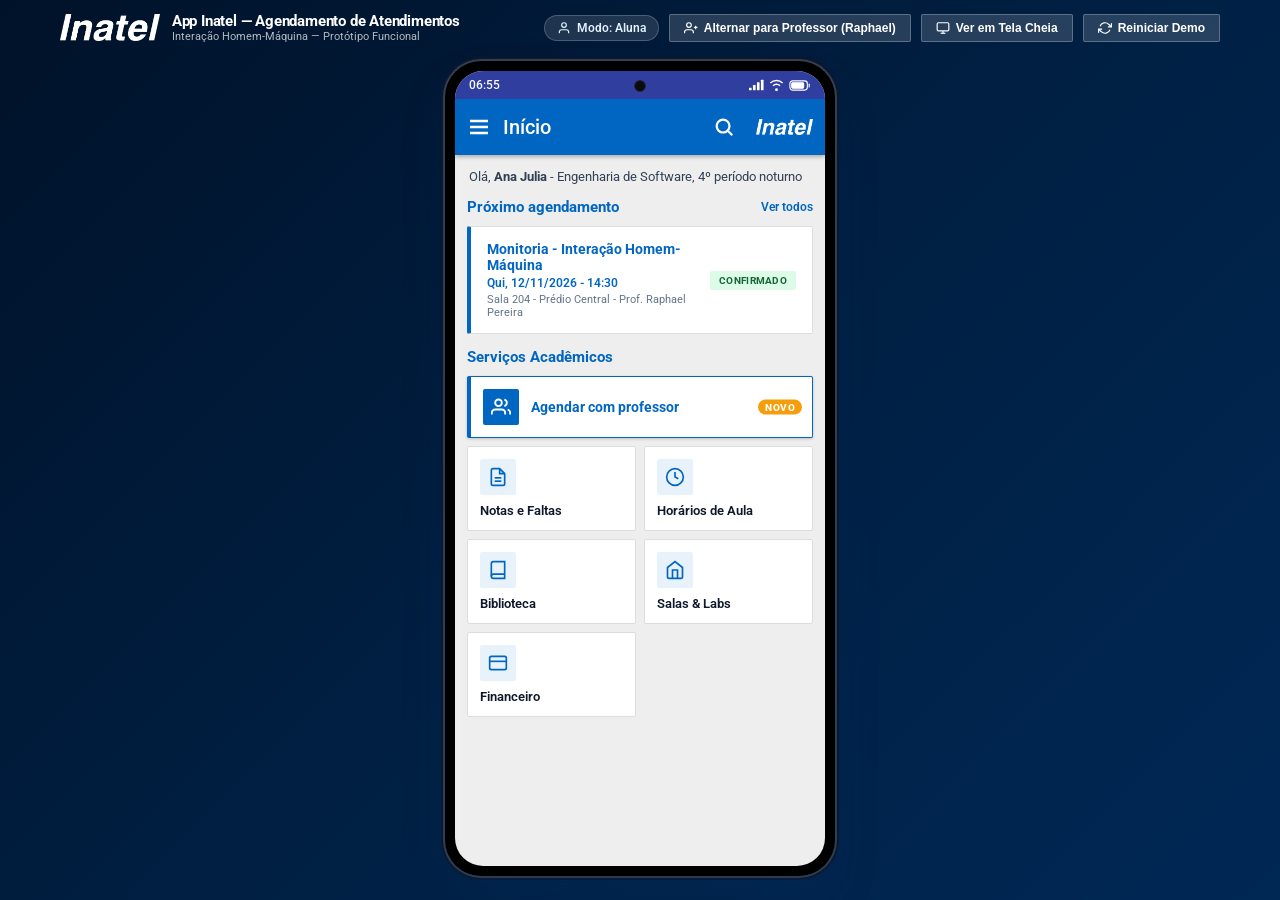
==== commit 28efb784: "refactor: visual" ====
--- a/index.html
+++ b/index.html
@@ -3,6 +3,9 @@
 <head>
   <meta charset="UTF-8">
   <meta name="viewport" content="width=device-width, initial-scale=1, viewport-fit=cover">
+  <meta name="theme-color" content="#303F9F">
+  <link rel="preconnect" href="https://fonts.googleapis.com">
+  <link rel="stylesheet" href="https://fonts.googleapis.com/css2?family=Roboto:wght@400;500;700&display=swap">
   <title>App Inatel — Agendamento com Professores e Monitores</title>
   <link rel="stylesheet" href="assets/css/style.css">
   <link rel="icon" type="image/svg+xml" href="data:image/svg+xml,<svg xmlns='http://www.w3.org/2000/svg' viewBox='0 0 100 100'><rect width='100' height='100' rx='20' fill='%23002855'/><text x='50' y='65' font-family='sans-serif' font-size='48' font-weight='bold' fill='white' text-anchor='middle'>i</text></svg>">
@@ -65,7 +68,7 @@
 
         <!-- Barra de Status Mobile (9:41, WiFi, Bateria) -->
         <div class="mobile-status-bar" id="mobileStatusBar">
-          <span class="status-time">9:41</span>
+          <span class="status-time" id="statusTime">13:45</span>
           <div class="status-bar-icons">
             <!-- Sinal de celular -->
             <svg width="15" height="12" viewBox="0 0 17 12" fill="currentColor">
@@ -124,41 +127,13 @@
                TELA 2: INÍCIO / HOME (Wireframe 2)
                --------------------------------------------------------------- -->
           <section class="screen active" id="screen-home">
-            <!-- Hero Superior -->
-            <div class="home-hero">
-              <div class="home-user-header">
-                <div class="home-user-info" onclick="navigateTo('screen-perfil')">
-                  <div class="user-avatar-sm">AJ</div>
-                  <div class="home-user-text">
-                    <h2>Olá, Ana Julia</h2>
-                    <p>Engenharia de Software <span class="text-subtle-block">4º período noturno</span></p>
-                  </div>
-                </div>
-                <div class="home-header-actions">
-                  <div class="home-brand-corner">
-                    <img src="assets/img/Inatel.png" alt="Inatel" class="inatel-corner-logo on-dark">
-                  </div>
-                  <button class="btn-icon-header" onclick="navigateTo('screen-notificacoes')" aria-label="Notificações">
-                    <svg width="20" height="20" viewBox="0 0 24 24" fill="none" stroke="currentColor" stroke-width="2">
-                      <path d="M18 8A6 6 0 0 0 6 8c0 7-3 9-3 9h18s-3-2-3-9"></path>
-                      <path d="M13.73 21a2 2 0 0 1-3.46 0"></path>
-                    </svg>
-                    <span class="badge-dot"></span>
-                  </button>
-                </div>
-              </div>
-
-              <!-- Busca rápida -->
-              <div class="search-bar-wrap">
-                <svg class="search-icon" viewBox="0 0 24 24" fill="none" stroke="currentColor" stroke-width="2">
-                  <circle cx="11" cy="11" r="8"></circle>
-                  <line x1="21" y1="21" x2="16.65" y2="16.65"></line>
-                </svg>
-                <input type="text" class="search-input" placeholder="Buscar professores, disciplinas, notas..." onclick="navigateTo('screen-escolher-professor')">
-              </div>
-            </div>
+            <div class="app-header">
+<div class="app-header-left"><button class="btn-back btn-menu" onclick="toggleDrawer(true)" aria-label="Menu"><svg width="24" height="24" viewBox="0 0 24 24" fill="none" stroke="currentColor" stroke-width="2.4"><line x1="3" y1="6" x2="21" y2="6"></line><line x1="3" y1="12" x2="21" y2="12"></line><line x1="3" y1="18" x2="21" y2="18"></line></svg></button><h3 class="app-header-title">Início</h3></div>
+<div class="toolbar-right"><button class="btn-back" onclick="navigateTo('screen-escolher-professor')" aria-label="Buscar"><svg width="22" height="22" viewBox="0 0 24 24" fill="none" stroke="currentColor" stroke-width="2.4"><circle cx="11" cy="11" r="7"></circle><line x1="21" y1="21" x2="16.65" y2="16.65"></line></svg></button><img src="assets/img/Inatel.png" alt="Inatel" class="inatel-header-badge-img"></div>
+</div>
 
             <div class="home-content">
+              <div class="home-hello">Olá, <b>Ana Julia</b> - Engenharia de Software, 4º período noturno</div>
               <!-- Próximo Agendamento -->
               <div>
                 <div class="section-header">
@@ -253,383 +228,7 @@
           <section class="screen" id="screen-escolher-professor">
             <div class="app-header">
               <div class="app-header-left">
-                <button class="btn-back" onclick="navigateTo('screen-home')" aria-label="Voltar">
-                  <svg width="20" height="20" viewBox="0 0 24 24" fill="none" stroke="currentColor" stroke-width="2.5"><polyline points="15 18 9 12 15 6"></polyline></svg>
-                </button>
-                <h3 class="app-header-title">Agendar com professor</h3>
-              </div>
-              <img src="assets/img/Inatel.png" alt="Inatel" class="inatel-header-badge-img">
-            </div>
-
-            <!-- Barra de Busca -->
-            <div style="padding: 12px 18px; background: #ffffff;">
-              <div class="search-bar-wrap">
-                <svg class="search-icon" viewBox="0 0 24 24" fill="none" stroke="currentColor" stroke-width="2"><circle cx="11" cy="11" r="8"></circle><line x1="21" y1="21" x2="16.65" y2="16.65"></line></svg>
-                <input type="text" class="search-input" id="searchProfInput" placeholder="Buscar professor ou disciplina" oninput="handleSearch(this.value)">
-              </div>
-            </div>
-
-            <!-- Abas de Filtro -->
-            <div class="filter-tabs">
-              <button class="filter-chip active" onclick="filterProfessores('todos', this)">Todos</button>
-              <button class="filter-chip" onclick="filterProfessores('monitoria', this)">Monitoria</button>
-              <button class="filter-chip" onclick="filterProfessores('projetos', this)">Projetos</button>
-            </div>
-
-            <div style="padding: 12px 18px 4px 18px;">
-              <span class="section-title">Professores e Monitores disponíveis</span>
-            </div>
-
-            <div class="professor-list" id="professorListContainer">
-              <!-- Renderizado via app.js -->
-            </div>
-          </section>
-
-          <!-- ---------------------------------------------------------------
-               TELA 4: PERFIL DO PROFESSOR (Wireframe 4)
-               --------------------------------------------------------------- -->
-          <section class="screen" id="screen-perfil-professor">
-            <div class="app-header">
-              <div class="app-header-left">
-                <button class="btn-back" onclick="navigateTo('screen-escolher-professor')" aria-label="Voltar">
-                  <svg width="20" height="20" viewBox="0 0 24 24" fill="none" stroke="currentColor" stroke-width="2.5"><polyline points="15 18 9 12 15 6"></polyline></svg>
-                </button>
-                <h3 class="app-header-title">Professor</h3>
-              </div>
-              <img src="assets/img/Inatel.png" alt="Inatel" class="inatel-header-badge-img">
-            </div>
-
-            <div class="profile-hero">
-              <div class="profile-avatar-lg" id="profDetailAvatar">RP</div>
-              <h3 id="profDetailNome">Prof. Raphael Pereira</h3>
-              <p class="profile-sub" id="profDetailDepto">Depto. de Computação</p>
-              <p class="profile-email" id="profDetailEmail">raphael.pereira@inatel.br</p>
-            </div>
-
-            <div class="profile-body">
-              <!-- Disciplinas -->
-              <div class="profile-card-block">
-                <h5>Disciplinas que ministra</h5>
-                <div class="disciplinas-tags" id="profDetailDisciplinas">
-                  <span class="disc-tag" style="font-size: 12px; padding: 4px 10px;">Cálculo II</span>
-                  <span class="disc-tag" style="font-size: 12px; padding: 4px 10px;">Prog. II</span>
-                  <span class="disc-tag" style="font-size: 12px; padding: 4px 10px;">Estruturas</span>
-                </div>
-              </div>
-
-              <!-- Atendimento Oferecido -->
-              <div class="profile-card-block">
-                <h5>Atendimento Oferecido</h5>
-
-                <div class="service-option-radio selected" onclick="selectServiceType('Monitoria', this)">
-                  <div class="radio-circle"></div>
-                  <div class="service-option-info">
-                    <h6>Monitoria & Dúvidas de Disciplina</h6>
-                    <p>Atendimento individual de 30 min para dúvidas conceituais e exercícios.</p>
-                  </div>
-                </div>
-
-                <div class="service-option-radio" onclick="selectServiceType('Projeto', this)">
-                  <div class="radio-circle"></div>
-                  <div class="service-option-info">
-                    <h6>Orientação de Projetos e IC</h6>
-                    <p>Reunião de 45 min para alinhamento de pesquisa, TCC e projetos.</p>
-                  </div>
-                </div>
-              </div>
-
-              <!-- Local -->
-              <div class="profile-card-block">
-                <h5>Local do Atendimento</h5>
-                <p id="profDetailLocal" style="font-size: 13px; font-weight: 600; color: var(--text-title);">
-                  Sala 204 <span class="room-location-sub" id="profDetailLocalSub">Prédio Central (ou Teams)</span>
-                </p>
-              </div>
-
-              <button class="btn-action-primary" onclick="navigateTo('screen-escolher-horarios')">
-                Ver horários disponíveis
-                <svg width="18" height="18" viewBox="0 0 24 24" fill="none" stroke="currentColor" stroke-width="2.5"><polyline points="9 18 15 12 9 6"></polyline></svg>
-              </button>
-            </div>
-          </section>
-
-          <!-- ---------------------------------------------------------------
-               TELA 5: ESCOLHER DATA E HORÁRIO (Wireframe 5)
-               --------------------------------------------------------------- -->
-          <section class="screen" id="screen-escolher-horarios">
-            <div class="app-header">
-              <div class="app-header-left">
-                <button class="btn-back" onclick="navigateTo('screen-perfil-professor')" aria-label="Voltar">
-                  <svg width="20" height="20" viewBox="0 0 24 24" fill="none" stroke="currentColor" stroke-width="2.5"><polyline points="15 18 9 12 15 6"></polyline></svg>
-                </button>
-                <h3 class="app-header-title">Horários</h3>
-              </div>
-              <img src="assets/img/Inatel.png" alt="Inatel" class="inatel-header-badge-img">
-            </div>
-
-            <div style="padding: 16px; display: flex; flex-direction: column; gap: 16px;">
-              <!-- Seletor Rápido de Modalidade -->
-              <div class="filter-tabs" style="padding: 0; background: transparent; border: none;">
-                <button class="filter-chip active" id="chipTabMonitoria" onclick="AppState.bookingDraft.tipo='Monitoria'; this.classList.add('active'); document.getElementById('chipTabProjeto').classList.remove('active');">Monitoria (30 min)</button>
-                <button class="filter-chip" id="chipTabProjeto" onclick="AppState.bookingDraft.tipo='Projeto'; this.classList.add('active'); document.getElementById('chipTabMonitoria').classList.remove('active');">Projeto (45 min)</button>
-              </div>
-
-              <!-- Mini Calendário Novembro 2026 -->
-              <div class="calendar-section">
-                <div class="calendar-header">
-                  <div style="display: flex; align-items: center; gap: 8px;">
-                    <button class="btn-icon-subtle" onclick="showToast('Visualizando semestre letivo atual')" aria-label="Mês anterior">
-                      <svg width="16" height="16" viewBox="0 0 24 24" fill="none" stroke="currentColor" stroke-width="2.5"><polyline points="15 18 9 12 15 6"></polyline></svg>
-                    </button>
-                    <span class="calendar-month-title">Novembro 2026</span>
-                    <button class="btn-icon-subtle" onclick="showToast('Visualizando semestre letivo atual')" aria-label="Próximo mês">
-                      <svg width="16" height="16" viewBox="0 0 24 24" fill="none" stroke="currentColor" stroke-width="2.5"><polyline points="9 18 15 12 9 6"></polyline></svg>
-                    </button>
-                  </div>
-                  <span style="font-size: 11px; font-weight: 600; color: var(--inatel-blue-600);">Semana letiva</span>
-                </div>
-                <div class="calendar-grid">
-                  <span class="cal-day-header">D</span>
-                  <span class="cal-day-header">S</span>
-                  <span class="cal-day-header">T</span>
-                  <span class="cal-day-header">Q</span>
-                  <span class="cal-day-header">Q</span>
-                  <span class="cal-day-header">S</span>
-                  <span class="cal-day-header">S</span>
-
-                  <span class="cal-day disabled">1</span>
-                  <span class="cal-day disabled">2</span>
-                  <span class="cal-day disabled">3</span>
-                  <span class="cal-day disabled">4</span>
-                  <span class="cal-day disabled">5</span>
-                  <span class="cal-day disabled">6</span>
-                  <span class="cal-day disabled">7</span>
-
-                  <span class="cal-day disabled">8</span>
-                  <span class="cal-day disabled">9</span>
-                  <span class="cal-day disabled">10</span>
-                  <span class="cal-day disabled">11</span>
-                  <span class="cal-day selected" onclick="selectCalendarDay(12, this)">12</span>
-                  <span class="cal-day" onclick="selectCalendarDay(13, this)">13</span>
-                  <span class="cal-day disabled">14</span>
-
-                  <span class="cal-day disabled">15</span>
-                  <span class="cal-day disabled">16</span>
-                  <span class="cal-day" onclick="selectCalendarDay(17, this)">17</span>
-                  <span class="cal-day disabled">18</span>
-                  <span class="cal-day disabled">19</span>
-                  <span class="cal-day disabled">20</span>
-                  <span class="cal-day disabled">21</span>
-
-                  <span class="cal-day disabled">22</span>
-                  <span class="cal-day disabled">23</span>
-                  <span class="cal-day disabled">24</span>
-                  <span class="cal-day disabled">25</span>
-                  <span class="cal-day disabled">26</span>
-                  <span class="cal-day disabled">27</span>
-                  <span class="cal-day disabled">28</span>
-                  <span class="cal-day disabled">29</span>
-                  <span class="cal-day disabled">30</span>
-                </div>
-              </div>
-
-              <!-- Alerta inteligente de compatibilidade com a grade do aluno -->
-              <div class="academic-grade-alert">
-                <svg width="18" height="18" viewBox="0 0 24 24" fill="none" stroke="currentColor" stroke-width="2.5"><polyline points="20 6 9 17 4 12"></polyline></svg>
-                <span>Horários livres compatíveis com sua grade noturna (Eng. Software)</span>
-              </div>
-
-              <!-- Seção de Horários da Data Selecionada -->
-              <div class="time-slots-section">
-                <span class="section-title" id="selectedDateLabel">Quinta, 12/11</span>
-                <div class="time-slots-grid" id="timeSlotsGrid">
-                  <button class="time-slot-btn" onclick="updateTimeSlotSelection('14:00', this)">14:00</button>
-                  <button class="time-slot-btn selected" onclick="updateTimeSlotSelection('14:30', this)">14:30</button>
-                  <button class="time-slot-btn disabled" disabled title="Horário lotado">15:00</button>
-                  <button class="time-slot-btn" onclick="updateTimeSlotSelection('15:30', this)">15:30</button>
-                  <button class="time-slot-btn" onclick="updateTimeSlotSelection('16:00', this)">16:00</button>
-                  <button class="time-slot-btn" onclick="updateTimeSlotSelection('16:30', this)">16:30</button>
-                </div>
-              </div>
-
-              <button class="btn-action-primary" style="margin-top: 10px;" onclick="prepareConfirmationScreen()">
-                Continuar
-                <svg width="18" height="18" viewBox="0 0 24 24" fill="none" stroke="currentColor" stroke-width="2.5"><polyline points="9 18 15 12 9 6"></polyline></svg>
-              </button>
-            </div>
-          </section>
-
-          <!-- ---------------------------------------------------------------
-               TELA 6: CONFIRMAR AGENDAMENTO (Wireframe 6)
-               --------------------------------------------------------------- -->
-          <section class="screen" id="screen-confirmar-agendamento">
-            <div class="app-header">
-              <div class="app-header-left">
-                <button class="btn-back" onclick="navigateTo('screen-escolher-horarios')" aria-label="Voltar">
-                  <svg width="20" height="20" viewBox="0 0 24 24" fill="none" stroke="currentColor" stroke-width="2.5"><polyline points="15 18 9 12 15 6"></polyline></svg>
-                </button>
-                <h3 class="app-header-title">Confirmar</h3>
-              </div>
-              <img src="assets/img/Inatel.png" alt="Inatel" class="inatel-header-badge-img">
-            </div>
-
-            <div style="padding: 18px; display: flex; flex-direction: column; gap: 16px;">
-              <!-- Resumo do Agendamento -->
-              <div class="summary-card">
-                <div class="summary-row">
-                  <div class="summary-row-icon">
-                    <svg width="18" height="18" viewBox="0 0 24 24" fill="none" stroke="currentColor" stroke-width="2"><path d="M20 21v-2a4 4 0 0 0-4-4H8a4 4 0 0 0-4 4v2"></path><circle cx="12" cy="7" r="4"></circle></svg>
-                  </div>
-                  <div class="summary-row-content">
-                    <h6>Professor Responsável</h6>
-                    <p id="confirmProfNome">Prof. Raphael Pereira</p>
-                  </div>
-                </div>
-
-                <div class="summary-row">
-                  <div class="summary-row-icon">
-                    <svg width="18" height="18" viewBox="0 0 24 24" fill="none" stroke="currentColor" stroke-width="2"><path d="M4 19.5A2.5 2.5 0 0 1 6.5 17H20"></path><path d="M6.5 2H20v20H6.5A2.5 2.5 0 0 1 4 19.5v-15A2.5 2.5 0 0 1 6.5 2z"></path></svg>
-                  </div>
-                  <div class="summary-row-content">
-                    <h6>Atendimento</h6>
-                    <p id="confirmTipoDisciplina"><span class="badge-type-pill">Monitoria</span> Interação Homem-Máquina</p>
-                  </div>
-                </div>
-
-                <div class="summary-row">
-                  <div class="summary-row-icon">
-                    <svg width="18" height="18" viewBox="0 0 24 24" fill="none" stroke="currentColor" stroke-width="2"><circle cx="12" cy="12" r="10"></circle><polyline points="12 6 12 12 16 14"></polyline></svg>
-                  </div>
-                  <div class="summary-row-content">
-                    <h6>Data & Horário</h6>
-                    <p id="confirmDataHorario"><span>Qui, 12/11/2026</span> <span class="text-time-highlight">14:30 – 15:00</span></p>
-                  </div>
-                </div>
-
-                <div class="summary-row">
-                  <div class="summary-row-icon">
-                    <svg width="18" height="18" viewBox="0 0 24 24" fill="none" stroke="currentColor" stroke-width="2"><path d="M21 10c0 7-9 13-9 13s-9-6-9-13a9 9 0 0 1 18 0z"></path><circle cx="12" cy="10" r="3"></circle></svg>
-                  </div>
-                  <div class="summary-row-content">
-                    <h6>Local</h6>
-                    <p id="confirmLocal"><span>Sala 204</span> <span class="room-location-sub">Prédio Central (ou Teams)</span></p>
-                  </div>
-                </div>
-              </div>
-
-              <!-- Formulário de Inputs do Usuário -->
-              <div>
-                <label class="form-label">Tipo de Atendimento</label>
-                <select class="form-select" id="confirmInputTipo" onchange="AppState.bookingDraft.tipo = this.value">
-                  <option value="Monitoria">Monitoria de Disciplina (30 min)</option>
-                  <option value="Projeto">Orientação de Projeto / IC (45 min)</option>
-                </select>
-              </div>
-
-              <div>
-                <label class="form-label">Assunto da Dúvida</label>
-                <input type="text" class="form-input" id="confirmInputAssunto" value="Integrais duplas e equações diferenciais" placeholder="Ex: Exercícios da lista 3, Integrais duplas">
-                <div class="quick-topics">
-                  <span class="quick-topic-chip" onclick="setQuickTopic('Integrais duplas')">Integrais duplas</span>
-                  <span class="quick-topic-chip" onclick="setQuickTopic('Revisão para P2')">Revisão para P2</span>
-                  <span class="quick-topic-chip" onclick="setQuickTopic('Projeto Final')">Projeto Final</span>
-                </div>
-              </div>
-
-              <div>
-                <label class="form-label">Observação (opcional)</label>
-                <textarea class="form-textarea" id="confirmInputObs" placeholder="Ex: Levarei o notebook com o código da questão..."></textarea>
-              </div>
-
-              <div>
-                <label class="checkbox-wrap">
-                  <input type="checkbox" id="chkLembrete" checked style="accent-color: var(--inatel-blue-600); width: 16px; height: 16px;">
-                  <span>Receber lembrete por notificação</span>
-                </label>
-                <div style="margin-top: 8px; margin-left: 24px;">
-                  <select class="form-select" id="confirmInputLembrete" style="padding: 6px 10px; font-size: 12px; width: auto;">
-                    <option value="15">15 minutos antes</option>
-                    <option value="30" selected>30 minutos antes</option>
-                    <option value="60">1 hora antes</option>
-                  </select>
-                </div>
-              </div>
-
-              <!-- Atendimento Recorrente (Recursividade de Agendamento Semanal) -->
-              <div style="background: var(--bg-subtle); padding: 12px 14px; border-radius: var(--radius-sm); border: 1px solid var(--border-light);">
-                <label class="checkbox-wrap">
-                  <input type="checkbox" id="chkRecorrente" onchange="toggleRecurrenceSelector(this.checked)" style="accent-color: var(--inatel-blue-600); width: 16px; height: 16px;">
-                  <span>Atendimento recorrente (repetir semanalmente)</span>
-                </label>
-                <div id="recurrencePeriodWrap" style="display: none; margin-top: 8px; margin-left: 24px;">
-                  <label class="form-label" style="font-size: 11px; margin-bottom: 2px;">Frequência de repetição</label>
-                  <select class="form-select" id="confirmInputRecorrencia" style="padding: 6px 10px; font-size: 12px; width: 100%;">
-                    <option value="4">Repetir semanalmente por 4 semanas</option>
-                    <option value="8">Repetir semanalmente por 8 semanas</option>
-                    <option value="semestre">Repetir até o final do semestre letivo</option>
-                  </select>
-                </div>
-              </div>
-
-              <div style="margin-top: 8px; display: flex; flex-direction: column; gap: 8px;">
-                <button class="btn-action-primary" onclick="submitBooking()">
-                  Confirmar agendamento
-                </button>
-                <button class="btn-action-secondary" onclick="goBack()">
-                  Voltar
-                </button>
-              </div>
-            </div>
-          </section>
-
-          <!-- ---------------------------------------------------------------
-               TELA 7: SUCESSO / CONFIRMAÇÃO (Wireframe 7)
-               --------------------------------------------------------------- -->
-          <section class="screen" id="screen-agendamento-sucesso">
-            <div class="success-screen-body">
-              <div class="success-icon-animated">
-                <svg width="36" height="36" viewBox="0 0 24 24" fill="none" stroke="currentColor" stroke-width="3">
-                  <polyline points="20 6 9 17 4 12"></polyline>
-                </svg>
-              </div>
-              <h3 class="success-title">Agendamento Realizado!</h3>
-              <p class="success-desc">
-                Seu atendimento foi agendado com sucesso.<br>
-                Um lembrete foi programado para antes do início.
-              </p>
-
-              <div class="summary-card" style="width: 100%; text-align: left; margin-bottom: 24px;">
-                <div style="font-size: 14px; font-weight: 700; color: var(--text-title);" id="successDetailTitulo">
-                  <span class="badge-type-pill">Monitoria</span> Interação Homem-Máquina
-                </div>
-                <div style="font-size: 12px; color: var(--inatel-blue-700); font-weight: 600; margin-top: 4px;" id="successDetailData">
-                  <span>Qui, 12/11</span> <span class="text-time-highlight">14:30</span>
-                </div>
-                <div style="margin-top: 8px;">
-                  <span class="status-badge livre" id="successDetailStatus">CONFIRMADO</span>
-                </div>
-              </div>
-
-              <div style="width: 100%; display: flex; flex-direction: column; gap: 10px;">
-                <button class="btn-action-primary" onclick="navigateTo('screen-meus-agendamentos')">
-                  Ver meus agendamentos
-                </button>
-                <button class="btn-action-secondary" onclick="navigateTo('screen-home')">
-                  Voltar ao início
-                </button>
-              </div>
-            </div>
-          </section>
-
-          <!-- ---------------------------------------------------------------
-               TELA 8: MEUS AGENDAMENTOS (Wireframe 8)
-               --------------------------------------------------------------- -->
-          <section class="screen" id="screen-meus-agendamentos">
-            <div class="app-header">
-              <div class="app-header-left">
-                <button class="btn-back" onclick="navigateTo('screen-home')" aria-label="Voltar">
-                  <svg width="20" height="20" viewBox="0 0 24 24" fill="none" stroke="currentColor" stroke-width="2.5"><polyline points="15 18 9 12 15 6"></polyline></svg>
-                </button>
+                <button class="btn-back btn-menu" onclick="toggleDrawer(true)" aria-label="Menu"><svg width="24" height="24" viewBox="0 0 24 24" fill="none" stroke="currentColor" stroke-width="2.4"><line x1="3" y1="6" x2="21" y2="6"></line><line x1="3" y1="12" x2="21" y2="12"></line><line x1="3" y1="18" x2="21" y2="18"></line></svg></button>
                 <h3 class="app-header-title">Agenda</h3>
               </div>
               <button class="app-header-action" onclick="navigateTo('screen-escolher-professor')" style="display: inline-flex; align-items: center; gap: 4px;">
@@ -664,7 +263,7 @@
             <div class="app-header">
               <div class="app-header-left">
                 <button class="btn-back" onclick="navigateTo('screen-meus-agendamentos')" aria-label="Voltar">
-                  <svg width="20" height="20" viewBox="0 0 24 24" fill="none" stroke="currentColor" stroke-width="2.5"><polyline points="15 18 9 12 15 6"></polyline></svg>
+                  <svg width="20" height="20" viewBox="0 0 24 24" fill="none" stroke="currentColor" stroke-width="2.5"><path d="M19 12H5M12 19l-7-7 7-7"></path></svg>
                 </button>
                 <h3 class="app-header-title">Detalhes</h3>
               </div>
@@ -732,7 +331,7 @@
           <section class="screen" id="screen-notificacoes">
             <div class="app-header">
               <div class="app-header-left">
-                <h3 class="app-header-title">Avisos</h3>
+                <button class="btn-back btn-menu" onclick="toggleDrawer(true)" aria-label="Menu"><svg width="24" height="24" viewBox="0 0 24 24" fill="none" stroke="currentColor" stroke-width="2.4"><line x1="3" y1="6" x2="21" y2="6"></line><line x1="3" y1="12" x2="21" y2="12"></line><line x1="3" y1="18" x2="21" y2="18"></line></svg></button><h3 class="app-header-title">Avisos</h3>
               </div>
               <button class="app-header-action" onclick="markAllNotificationsRead()">Ler todas</button>
             </div>
@@ -753,7 +352,7 @@
           <section class="screen" id="screen-perfil">
             <div class="app-header">
               <div class="app-header-left">
-                <h3 class="app-header-title">Perfil</h3>
+                <button class="btn-back btn-menu" onclick="toggleDrawer(true)" aria-label="Menu"><svg width="24" height="24" viewBox="0 0 24 24" fill="none" stroke="currentColor" stroke-width="2.4"><line x1="3" y1="6" x2="21" y2="6"></line><line x1="3" y1="12" x2="21" y2="12"></line><line x1="3" y1="18" x2="21" y2="18"></line></svg></button><h3 class="app-header-title">Perfil</h3>
               </div>
               <button class="app-header-action" onclick="showToast('Edição de perfil desabilitada na demo.')">Editar</button>
             </div>
@@ -762,7 +361,7 @@
               <div class="profile-avatar-lg" style="background: var(--inatel-blue-700);">AJ</div>
               <h3>Ana Julia de Souza</h3>
               <p class="profile-sub">Matrícula 1048 - Eng. de Software - 4º período</p>
-              <p class="profile-email">anajulia.souza@gec.inatel.br</p>
+              <p class="profile-email">ana.aj@ges.inatel.br</p>
             </div>
 
             <div class="profile-menu-list">
@@ -865,7 +464,7 @@
             <div class="app-header">
               <div class="app-header-left">
                 <button class="btn-back" onclick="navigateTo('screen-professor-agenda')" aria-label="Voltar">
-                  <svg width="20" height="20" viewBox="0 0 24 24" fill="none" stroke="currentColor" stroke-width="2.5"><polyline points="15 18 9 12 15 6"></polyline></svg>
+                  <svg width="20" height="20" viewBox="0 0 24 24" fill="none" stroke="currentColor" stroke-width="2.5"><path d="M19 12H5M12 19l-7-7 7-7"></path></svg>
                 </button>
                 <h3 class="app-header-title">Novo horário</h3>
               </div>
@@ -969,30 +568,18 @@
         <!-- -----------------------------------------------------------------
              BOTTOM NAVIGATION BAR MOBILE
              ----------------------------------------------------------------- -->
-        <nav class="mobile-bottom-nav">
-          <button class="nav-item active" id="nav-home" onclick="navigateTo('screen-home')">
-            <svg viewBox="0 0 24 24"><path d="M3 9l9-7 9 7v11a2 2 0 0 1-2 2H5a2 2 0 0 1-2-2z"></path><polyline points="9 22 9 12 15 12 15 22"></polyline></svg>
-            <span>Início</span>
-          </button>
-
-          <button class="nav-item" id="nav-agenda" onclick="navigateTo('screen-meus-agendamentos')">
-            <svg viewBox="0 0 24 24"><rect x="3" y="4" width="18" height="18" rx="2" ry="2"></rect><line x1="16" y1="2" x2="16" y2="6"></line><line x1="8" y1="2" x2="8" y2="6"></line><line x1="3" y1="10" x2="21" y2="10"></line></svg>
-            <span>Agenda</span>
-          </button>
-
-          <button class="nav-item" id="nav-avisos" onclick="navigateTo('screen-notificacoes')">
-            <svg viewBox="0 0 24 24"><path d="M18 8A6 6 0 0 0 6 8c0 7-3 9-3 9h18s-3-2-3-9"></path><path d="M13.73 21a2 2 0 0 1-3.46 0"></path></svg>
-            <span class="nav-badge" id="navNotifBadge">2</span>
-            <span>Avisos</span>
-          </button>
-
-          <button class="nav-item" id="nav-perfil" onclick="navigateTo('screen-perfil')">
-            <svg viewBox="0 0 24 24"><path d="M20 21v-2a4 4 0 0 0-4-4H8a4 4 0 0 0-4 4v2"></path><circle cx="12" cy="7" r="4"></circle></svg>
-            <span>Perfil</span>
-          </button>
-        </nav>
-
-      </div> <!-- Fim device-screen -->
+
+      <div class="nav-scrim" onclick="toggleDrawer(false)"></div>
+        <aside class="nav-drawer" aria-label="Menu principal">
+          <div class="drawer-header" onclick="navigateTo('screen-perfil')">
+            <img src="assets/img/Inatel.png" alt="Inatel" class="drawer-logo inatel-header-badge-img">
+            <div class="drawer-avatar"><svg width="30" height="30" viewBox="0 0 24 24" fill="currentColor"><circle cx="12" cy="8" r="4.5"/><path d="M3.5 21c0-4.5 3.8-7 8.5-7s8.5 2.5 8.5 7z"/></svg></div>
+            <div class="drawer-name">Ana Julia de Souza</div>
+            <div class="drawer-email">ana.aj@ges.inatel.br</div>
+          </div>
+          <div class="drawer-list"><button class="drawer-item" id="dr-home" onclick="navigateTo('screen-home')"><svg viewBox="0 0 24 24" stroke-linecap="round" stroke-linejoin="round"><path d="M3 9l9-7 9 7v11a2 2 0 0 1-2 2H5a2 2 0 0 1-2-2z"/><polyline points="9 22 9 12 15 12 15 22"/></svg><span>Início</span></button><div class="drawer-section">Mensagens Acadêmicas</div><button class="drawer-item" id="dr-avisos" onclick="navigateTo('screen-notificacoes')"><svg viewBox="0 0 24 24" stroke-linecap="round" stroke-linejoin="round"><rect x="3" y="5" width="18" height="14" rx="2"/><polyline points="3 7 12 13 21 7"/></svg><span>Avisos</span><span class="drawer-badge" id="navNotifBadge">2</span></button><div class="drawer-section">Atendimento</div><button class="drawer-item" id="dr-novo" onclick="navigateTo('screen-escolher-professor')"><svg viewBox="0 0 24 24" stroke-linecap="round" stroke-linejoin="round"><path d="M17 21v-2a4 4 0 0 0-4-4H5a4 4 0 0 0-4 4v2"/><circle cx="9" cy="7" r="4"/><path d="M23 21v-2a4 4 0 0 0-3-3.87"/><path d="M16 3.13a4 4 0 0 1 0 7.75"/></svg><span>Agendar com professor</span><span class="tag-novo">Novo</span></button><button class="drawer-item" id="dr-agenda" onclick="navigateTo('screen-meus-agendamentos')"><svg viewBox="0 0 24 24" stroke-linecap="round" stroke-linejoin="round"><rect x="3" y="4" width="18" height="18" rx="2"/><line x1="16" y1="2" x2="16" y2="6"/><line x1="8" y1="2" x2="8" y2="6"/><line x1="3" y1="10" x2="21" y2="10"/></svg><span>Meus agendamentos</span></button><div class="drawer-section">Aproveitamento Escolar</div><button class="drawer-item"  onclick="showToast('Notas: disponível no app oficial')"><svg viewBox="0 0 24 24" stroke-linecap="round" stroke-linejoin="round"><line x1="6" y1="20" x2="6" y2="11"/><line x1="12" y1="20" x2="12" y2="5"/><line x1="18" y1="20" x2="18" y2="14"/></svg><span>Notas</span></button><button class="drawer-item"  onclick="showToast('Frequência: disponível no app oficial')"><svg viewBox="0 0 24 24" stroke-linecap="round" stroke-linejoin="round"><rect x="3" y="4" width="18" height="18" rx="2"/><line x1="16" y1="2" x2="16" y2="6"/><line x1="8" y1="2" x2="8" y2="6"/><line x1="3" y1="10" x2="21" y2="10"/></svg><span>Frequência</span></button><button class="drawer-item"  onclick="showToast('Material Didático: disponível no app oficial')"><svg viewBox="0 0 24 24" stroke-linecap="round" stroke-linejoin="round"><path d="M4 19.5A2.5 2.5 0 0 1 6.5 17H20"/><path d="M6.5 2H20v20H6.5A2.5 2.5 0 0 1 4 19.5v-15A2.5 2.5 0 0 1 6.5 2z"/></svg><span>Material Didático</span></button><button class="drawer-item"  onclick="showToast('Plano de Ensino: disponível no app oficial')"><svg viewBox="0 0 24 24" stroke-linecap="round" stroke-linejoin="round"><path d="M14 2H6a2 2 0 0 0-2 2v16a2 2 0 0 0 2 2h12a2 2 0 0 0 2-2V8z"/><polyline points="14 2 14 8 20 8"/></svg><span>Plano de Ensino</span></button><button class="drawer-item"  onclick="showToast('Histórico: disponível no app oficial')"><svg viewBox="0 0 24 24" stroke-linecap="round" stroke-linejoin="round"><path d="M22 10L12 5 2 10l10 5 10-5z"/><path d="M6 12v5c3 2 9 2 12 0v-5"/></svg><span>Histórico</span></button><button class="drawer-item"  onclick="showToast('Coeficientes: disponível no app oficial')"><svg viewBox="0 0 24 24" stroke-linecap="round" stroke-linejoin="round"><rect x="5" y="4" width="14" height="18" rx="2"/><rect x="9" y="2" width="6" height="4" rx="1"/></svg><span>Coeficientes</span></button><div class="drawer-section">Atividades Complementares</div><button class="drawer-item"  onclick="showToast('Avaliações: disponível no app oficial')"><svg viewBox="0 0 24 24" stroke-linecap="round" stroke-linejoin="round"><line x1="6" y1="20" x2="6" y2="11"/><line x1="12" y1="20" x2="12" y2="5"/><line x1="18" y1="20" x2="18" y2="14"/></svg><span>Avaliações</span></button><button class="drawer-item"  onclick="showToast('Frequência: disponível no app oficial')"><svg viewBox="0 0 24 24" stroke-linecap="round" stroke-linejoin="round"><rect x="3" y="4" width="18" height="18" rx="2"/><line x1="16" y1="2" x2="16" y2="6"/><line x1="8" y1="2" x2="8" y2="6"/><line x1="3" y1="10" x2="21" y2="10"/></svg><span>Frequência</span></button><button class="drawer-item"  onclick="showToast('Eletivas: disponível no app oficial')"><svg viewBox="0 0 24 24" stroke-linecap="round" stroke-linejoin="round"><rect x="3" y="4" width="18" height="18" rx="2"/><line x1="16" y1="2" x2="16" y2="6"/><line x1="8" y1="2" x2="8" y2="6"/><line x1="3" y1="10" x2="21" y2="10"/></svg><span>Eletivas</span></button><button class="drawer-item"  onclick="showToast('Obrigatórias: disponível no app oficial')"><svg viewBox="0 0 24 24" stroke-linecap="round" stroke-linejoin="round"><rect x="5" y="4" width="14" height="18" rx="2"/><rect x="9" y="2" width="6" height="4" rx="1"/></svg><span>Obrigatórias</span></button><div class="drawer-section">Conta</div><button class="drawer-item" id="dr-perfil" onclick="navigateTo('screen-perfil')"><svg viewBox="0 0 24 24" stroke-linecap="round" stroke-linejoin="round"><path d="M20 21v-2a4 4 0 0 0-4-4H8a4 4 0 0 0-4 4v2"/><circle cx="12" cy="7" r="4"/></svg><span>Perfil</span></button><button class="drawer-item"  onclick="navigateTo('screen-login')"><svg viewBox="0 0 24 24" stroke-linecap="round" stroke-linejoin="round"><path d="M9 21H5a2 2 0 0 1-2-2V5a2 2 0 0 1 2-2h4"/><polyline points="16 17 21 12 16 7"/><line x1="21" y1="12" x2="9" y2="12"/></svg><span>Sair</span></button></div>
+        </aside>
+        </div> <!-- Fim device-screen -->
     </div> <!-- Fim device-frame -->
   </main>
 
--- a/assets/css/style.css
+++ b/assets/css/style.css
@@ -2012,3 +2012,118 @@
 .btn-action-secondary:hover {
   background: #e2e8f0;
 }
+
+/* ==========================================================================
+   TEMA "APP INATEL REAL" (Android / Material)
+   Barra azul com menu hambúrguer, menu lateral, cards planos com borda cinza,
+   títulos em azul e tabelas com primeira coluna azul-clara.
+   ========================================================================== */
+:root {
+  --inatel-blue-600: #0066c1;   /* azul da barra de título do app */
+  --inatel-blue-700: #00539f;
+  --app-status: #303f9f;        /* barra de status índigo */
+  --app-row: #eeeeee;
+  --app-col: #e8f2fb;           /* 1ª coluna das tabelas */
+  --app-line: #dddddd;
+  --bg-app: #eeeeee;
+  --font-family: Roboto, "Segoe UI", -apple-system, Helvetica, Arial, sans-serif;
+  --radius-xs: 2px; --radius-sm: 2px; --radius-md: 2px; --radius-lg: 4px;
+  --shadow-md: 0 1px 3px rgba(0,0,0,.2);
+}
+
+/* Moldura estilo Android (câmera "punch-hole") */
+.device-frame { border-radius: 36px; padding: 10px; }
+.device-screen { border-radius: 28px; }
+.device-notch { width: 12px; height: 12px; top: 19px; padding: 0; border-radius: 50%; background: #0b0b0b; border: 1px solid #1e293b; }
+.device-camera { display: none; }
+
+/* Barra de status */
+.mobile-status-bar { height: 28px; padding: 0 14px; font-size: 12px; font-weight: 500; background: var(--app-status); color: #fff; position: relative; z-index: 90; }
+.status-bar-icons { gap: 5px; }
+
+/* Barra de título (toolbar) */
+.app-header { background: var(--inatel-blue-600); color: #fff; height: 56px; padding: 0 12px 0 4px; border-bottom: none; box-shadow: 0 2px 4px rgba(0,0,0,.28); }
+.app-header-left { flex: 1; min-width: 0; gap: 4px; }
+.app-header-title { color: #fff; font-size: 20px; font-weight: 500; letter-spacing: 0; white-space: nowrap; overflow: hidden; text-overflow: ellipsis; }
+.btn-back { color: #fff; margin: 0; min-width: 40px; min-height: 40px; }
+.btn-back:hover { background: rgba(255,255,255,.15); }
+.toolbar-right { display: flex; align-items: center; gap: 4px; }
+.app-header-action { color: #fff; text-transform: uppercase; font-size: 13px; font-weight: 500; }
+.inatel-header-badge-img { height: 16px; opacity: 1; margin-left: 8px; filter: brightness(0) invert(1); }
+
+/* Menu lateral */
+.nav-scrim { position: absolute; inset: 0; background: rgba(0,0,0,.5); opacity: 0; pointer-events: none; transition: opacity .25s; z-index: 70; }
+.nav-drawer { position: absolute; top: 0; left: 0; bottom: 0; width: 78%; max-width: 300px; background: #fafafa; z-index: 80; transform: translateX(-105%); transition: transform .25s ease; display: flex; flex-direction: column; box-shadow: 2px 0 12px rgba(0,0,0,.35); }
+.drawer-open .nav-scrim { opacity: 1; pointer-events: auto; }
+.drawer-open .nav-drawer { transform: none; }
+.drawer-open .mobile-status-bar { background: rgba(0,0,0,.25); }
+.drawer-header { position: relative; background: linear-gradient(135deg, #0a2f66 0%, #0066c1 100%); padding: 40px 16px 14px; color: #fff; cursor: pointer; flex-shrink: 0; }
+.drawer-avatar { width: 52px; height: 52px; border-radius: 50%; background: #fff; color: #0a2f66; display: flex; align-items: center; justify-content: center; margin-bottom: 14px; }
+.drawer-name { font-size: 15px; font-weight: 700; color: #e8edf3; }
+.drawer-email { font-size: 13px; color: rgba(255,255,255,.75); margin-top: 2px; }
+.drawer-logo { position: absolute; right: 14px; top: 38px; margin: 0; }
+.drawer-list { overflow-y: auto; flex: 1; padding-bottom: 12px; }
+.drawer-section { padding: 14px 16px 6px; font-size: 13px; color: #757575; border-top: 1px solid var(--app-line); margin-top: 6px; }
+.drawer-section:first-child { border-top: none; }
+.drawer-item { display: flex; align-items: center; gap: 22px; width: 100%; height: 44px; padding: 0 16px; background: none; border: none; text-align: left; font: 500 14px var(--font-family); color: #212121; cursor: pointer; }
+.drawer-item svg { width: 22px; height: 22px; stroke: #616161; fill: none; stroke-width: 2; flex-shrink: 0; }
+.drawer-item:hover { background: #f0f0f0; }
+.drawer-item.active { background: var(--app-col); color: var(--inatel-blue-600); }
+.drawer-item.active svg { stroke: var(--inatel-blue-600); }
+.tag-novo, .drawer-badge { margin-left: auto; color: #fff; font-size: 10px; font-weight: 700; padding: 2px 7px; border-radius: 10px; text-transform: uppercase; }
+.tag-novo { background: var(--accent-orange); }
+.drawer-badge { background: var(--accent-red); min-width: 18px; text-align: center; }
+
+/* Início */
+.home-content { padding: 12px; gap: 14px; }
+.home-hello { font-size: 13px; color: var(--text-body); padding: 2px 2px 0; }
+.section-title { color: var(--inatel-blue-600); font-size: 15px; font-weight: 700; letter-spacing: 0; }
+.section-link { color: var(--inatel-blue-600); }
+.services-grid { gap: 8px; }
+.service-card { border-radius: 2px; border: 1px solid var(--app-line); box-shadow: none; padding: 12px; }
+.service-card:hover { transform: none; box-shadow: var(--shadow-md); border-color: var(--app-line); }
+.service-icon-wrap { background: var(--app-col); border-radius: 2px; }
+.service-card.highlight-feature { grid-column: 1 / -1; flex-direction: row; align-items: center; gap: 12px; border: 1px solid var(--inatel-blue-600); border-left-width: 4px; background: #fff; box-shadow: var(--shadow-md); }
+.service-card.highlight-feature .service-card-title { font-size: 14px; font-weight: 700; color: var(--inatel-blue-600); }
+.feature-tag-novo { top: 50%; transform: translateY(-50%); border-radius: 10px; }
+
+/* Cards e listas: planos, borda cinza */
+.next-booking-card, .professor-card, .appointment-card, .profile-card-block, .summary-card, .calendar-section,
+.detail-header-card, .notif-card, .request-card, .profile-menu-item, .map-schematic-card { border-radius: 2px; border: 1px solid var(--app-line); box-shadow: none; background: #fff; }
+.professor-card:hover, .appointment-card:hover, .next-booking-card:hover, .profile-menu-item:hover { transform: none; border-color: var(--inatel-blue-600); box-shadow: none; }
+.next-booking-card { border-left: 4px solid var(--inatel-blue-600); }
+.notif-card.unread { background: var(--app-col); }
+.profile-card-block h5, .summary-row-content h6 { color: #757575; }
+.app-group-title { color: var(--inatel-blue-600); font-size: 13px; }
+.booking-title, .appointment-card-info h4, .professor-info h4 { color: var(--inatel-blue-600); }
+.status-badge, .detail-status-pill { border-radius: 2px; font-size: 10px; text-transform: uppercase; letter-spacing: .3px; }
+.professor-avatar { background: var(--app-col); }
+
+/* Tabela de detalhes: 1ª coluna azul-clara, como a tela de Frequência */
+.detail-table { border: 1px solid var(--app-line); margin-top: 12px; }
+.detail-table td { border: 1px solid var(--app-line); padding: 10px; }
+.detail-table td.label { background: var(--app-col); text-align: center; color: var(--text-title); font-weight: 500; }
+.detail-table td.value { background: #fff; font-weight: 500; }
+
+/* Abas e filtros */
+.appointments-tabs { background: var(--inatel-blue-600); border: none; }
+.app-tab { color: rgba(255,255,255,.7); text-transform: uppercase; font-weight: 500; font-size: 13px; }
+.app-tab.active { color: #fff; border-bottom: 2px solid #fff; }
+.filter-tabs { background: var(--app-row); border-bottom: 1px solid var(--app-line); }
+.filter-chip.active { background: var(--inatel-blue-600); border-color: var(--inatel-blue-600); }
+.cal-day { border-radius: 50%; }
+
+/* Botões (Material) */
+.btn-action-primary, .btn-primary { border-radius: 2px; text-transform: uppercase; letter-spacing: .5px; font-size: 14px; font-weight: 500; box-shadow: 0 2px 2px rgba(0,0,0,.24), 0 0 2px rgba(0,0,0,.12); }
+.btn-action-secondary, .btn-secondary, .btn-secondary-white, .btn-danger, .btn-accept, .btn-refuse { border-radius: 2px; text-transform: uppercase; letter-spacing: .4px; font-weight: 500; }
+.btn-action-secondary, .btn-secondary { background: #fff; color: var(--inatel-blue-600); }
+.modal-card { border-radius: 4px; }
+
+/* Perfil e Login */
+#screen-perfil .profile-hero { background: linear-gradient(135deg, #0a2f66 0%, #0066c1 100%); border: none; }
+#screen-perfil .profile-hero h3, #screen-perfil .profile-hero .profile-sub, #screen-perfil .profile-hero .profile-email { color: #fff; }
+#screen-perfil .profile-avatar-lg { background: #fff !important; color: #0a2f66; }
+#screen-login { background: linear-gradient(180deg, var(--inatel-blue-600) 0%, #004a8f 100%); }
+.input-field { border: none; border-bottom: 2px solid rgba(255,255,255,.6); border-radius: 0; background: transparent; padding: 10px 2px; }
+.input-field:focus { border-bottom-color: #fff; box-shadow: none; background: transparent; }
+.professor-mode-banner { background: #212121; }
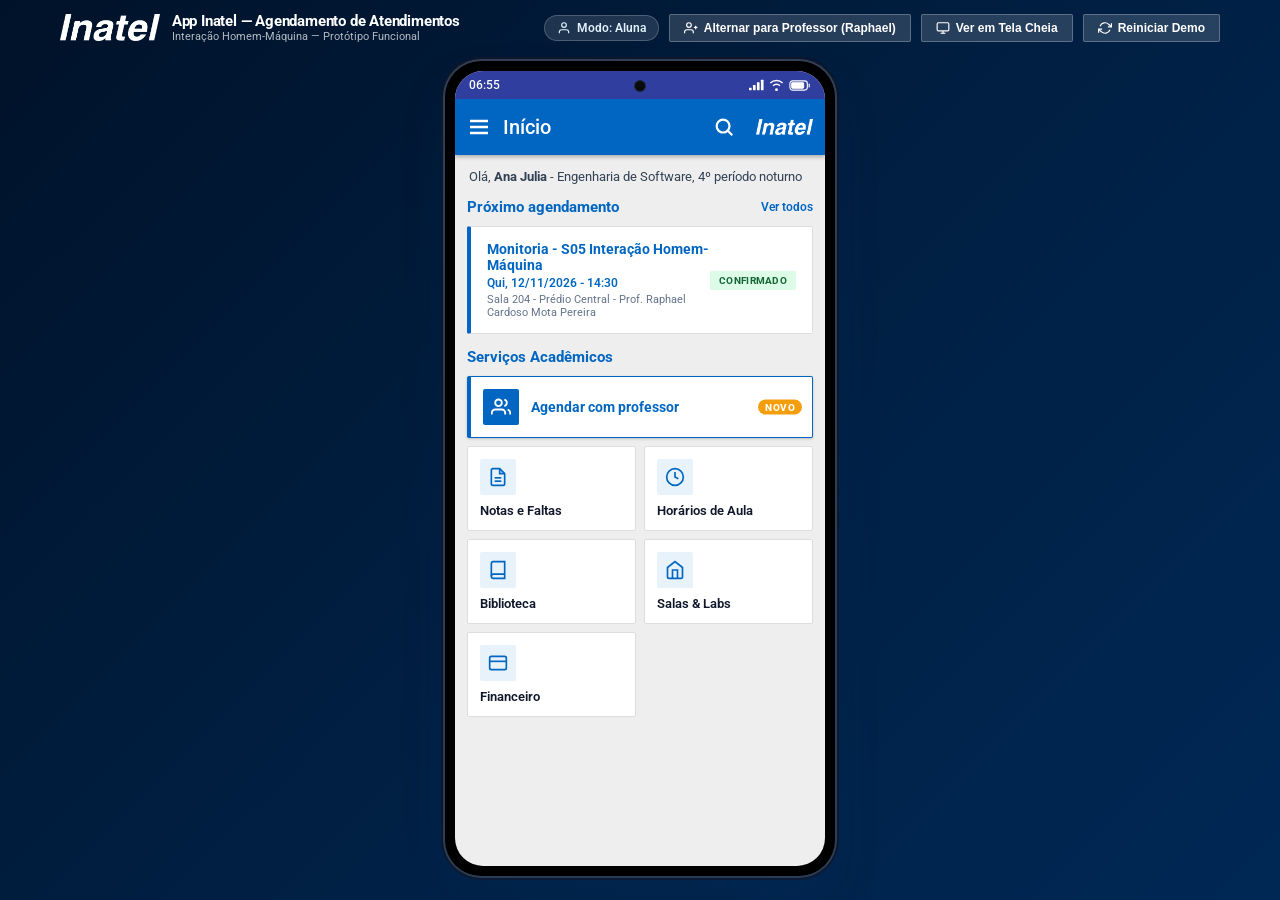
==== commit 865976b2: "feat(agendamento): integra grade oficial de Eng. de Software e regras de negócio do MVP - Substitui " ====
--- a/index.html
+++ b/index.html
@@ -436,7 +436,7 @@
               <!-- Pedido 2: Aluno Projeto -->
               <div class="request-card">
                 <div>
-                  <h4 style="font-size: 14px; font-weight: 700; color: var(--text-title);">Lucas Mendes - Projeto IC</h4>
+                  <h4 style="font-size: 14px; font-weight: 700; color: var(--text-title);">Igor Araújo - Projeto Fetin</h4>
                   <div style="font-size: 12px; color: var(--inatel-blue-700); font-weight: 600;">Sex, 13/11 - 10:00 - Remoto</div>
                   <div style="font-size: 11px; color: var(--text-muted); margin-top: 2px;">Assunto: Validação de requisitos de software</div>
                 </div>
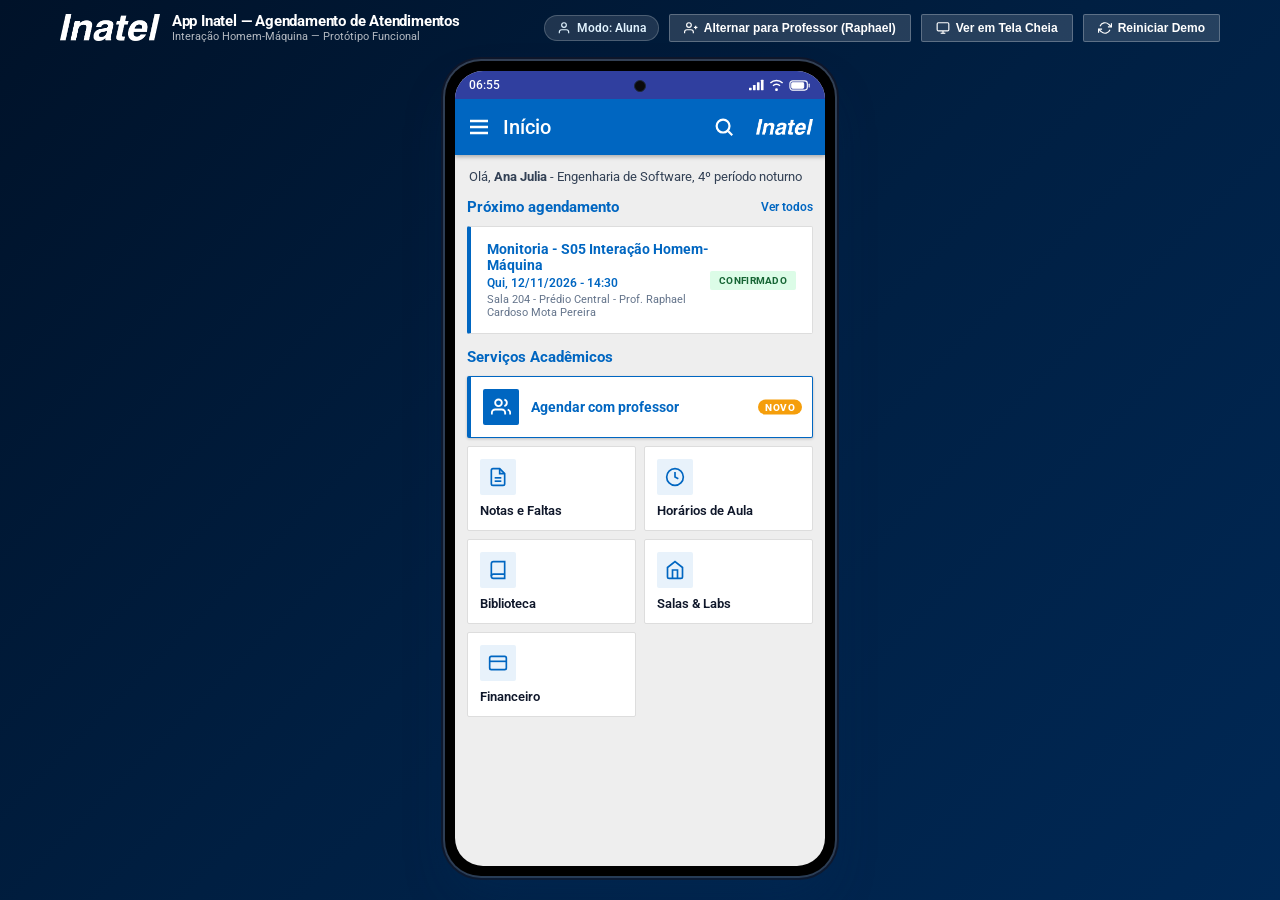
==== commit 3e138f35: "feat(entrega): finaliza protótipo interativo e apresentação de entrega S05 - Corrige seletor univers" ====
--- a/index.html
+++ b/index.html
@@ -6,583 +6,821 @@
   <meta name="theme-color" content="#303F9F">
   <link rel="preconnect" href="https://fonts.googleapis.com">
   <link rel="stylesheet" href="https://fonts.googleapis.com/css2?family=Roboto:wght@400;500;700&display=swap">
-  <title>App Inatel — Agendamento com Professores e Monitores</title>
+  <title>App Inatel — Agendamento com Professores</title>
   <link rel="stylesheet" href="assets/css/style.css">
   <link rel="icon" type="image/svg+xml" href="data:image/svg+xml,<svg xmlns='http://www.w3.org/2000/svg' viewBox='0 0 100 100'><rect width='100' height='100' rx='20' fill='%23002855'/><text x='50' y='65' font-family='sans-serif' font-size='48' font-weight='bold' fill='white' text-anchor='middle'>i</text></svg>">
 </head>
 <body>
 
-  <!-- =======================================================================
-       BARRA DE DEMONSTRAÇÃO SUPERIOR (Controles para Desktop e Apresentação)
-       ======================================================================= -->
-  <header class="demo-topbar">
-    <div class="demo-brand">
-      <img src="assets/img/Inatel.png" alt="Inatel" class="demo-brand-logo-img">
-      <div class="demo-title-group">
-        <h1>App Inatel — Agendamento de Atendimentos</h1>
-        <p>Interação Homem-Máquina — Protótipo Funcional</p>
-      </div>
+<!-- =======================================================================
+     BARRA DE DEMONSTRAÇÃO SUPERIOR
+     ======================================================================= -->
+<header class="demo-topbar">
+  <div class="demo-brand">
+    <img src="assets/img/Inatel.png" alt="Inatel" class="demo-brand-logo-img">
+    <div class="demo-title-group">
+      <h1>App Inatel — Agendamento de Atendimentos</h1>
+      <p>Interação Homem-Máquina — Protótipo Funcional</p>
     </div>
-
-    <div class="demo-actions">
+  </div>
+
+  <div class="demo-actions">
       <span class="demo-badge-pill" id="roleIndicator">
         <svg width="14" height="14" viewBox="0 0 24 24" fill="none" stroke="currentColor" stroke-width="2"><path d="M20 21v-2a4 4 0 0 0-4-4H8a4 4 0 0 0-4 4v2"></path><circle cx="12" cy="7" r="4"></circle></svg>
         <span id="roleIndicatorText">Modo: Aluna</span>
       </span>
-      <button class="demo-btn" id="btnToggleRole" onclick="toggleUserRole()">
-        <svg width="14" height="14" viewBox="0 0 24 24" fill="none" stroke="currentColor" stroke-width="2"><path d="M16 21v-2a4 4 0 0 0-4-4H5a4 4 0 0 0-4 4v2"></path><circle cx="8.5" cy="7" r="4"></circle><line x1="20" y1="8" x2="20" y2="14"></line><line x1="23" y1="11" x2="17" y2="11"></line></svg>
-        <span id="btnToggleRoleText">Alternar para Professor (Raphael)</span>
-      </button>
-      <button class="demo-btn" id="btnToggleDevice" onclick="toggleDeviceMode()">
-        <svg id="deviceIcon" width="14" height="14" viewBox="0 0 24 24" fill="none" stroke="currentColor" stroke-width="2"><rect x="2" y="3" width="20" height="14" rx="2" ry="2"></rect><line x1="8" y1="21" x2="16" y2="21"></line><line x1="12" y1="17" x2="12" y2="21"></line></svg>
-        <span id="btnToggleDeviceText">Ver em Tela Cheia</span>
-      </button>
-      <button class="demo-btn" onclick="resetDemo()" title="Reiniciar dados da demonstração">
-        <svg width="14" height="14" viewBox="0 0 24 24" fill="none" stroke="currentColor" stroke-width="2"><polyline points="23 4 23 10 17 10"></polyline><polyline points="1 20 1 14 7 14"></polyline><path d="M3.51 9a9 9 0 0 1 14.85-3.36L23 10M1 14l4.64 4.36A9 9 0 0 0 20.49 15"></path></svg>
-        <span>Reiniciar Demo</span>
-      </button>
+    <button class="demo-btn" id="btnToggleRole" onclick="toggleUserRole()">
+      <svg width="14" height="14" viewBox="0 0 24 24" fill="none" stroke="currentColor" stroke-width="2"><path d="M16 21v-2a4 4 0 0 0-4-4H5a4 4 0 0 0-4 4v2"></path><circle cx="8.5" cy="7" r="4"></circle><line x1="20" y1="8" x2="20" y2="14"></line><line x1="23" y1="11" x2="17" y2="11"></line></svg>
+      <span id="btnToggleRoleText">Alternar para Professor (Raphael)</span>
+    </button>
+    <button class="demo-btn" id="btnToggleDevice" onclick="toggleDeviceMode()">
+      <svg id="deviceIcon" width="14" height="14" viewBox="0 0 24 24" fill="none" stroke="currentColor" stroke-width="2"><rect x="2" y="3" width="20" height="14" rx="2" ry="2"></rect><line x1="8" y1="21" x2="16" y2="21"></line><line x1="12" y1="17" x2="12" y2="21"></line></svg>
+      <span id="btnToggleDeviceText">Ver em Tela Cheia</span>
+    </button>
+    <button class="demo-btn" onclick="resetDemo()" title="Reiniciar dados da demonstração">
+      <svg width="14" height="14" viewBox="0 0 24 24" fill="none" stroke="currentColor" stroke-width="2"><polyline points="23 4 23 10 17 10"></polyline><polyline points="1 20 1 14 7 14"></polyline><path d="M3.51 9a9 9 0 0 1 14.85-3.36L23 10M1 14l4.64 4.36A9 9 0 0 0 20.49 15"></path></svg>
+      <span>Reiniciar Demo</span>
+    </button>
+  </div>
+</header>
+
+<!-- =======================================================================
+     DISPOSITIVO SMARTPHONE MOCKUP
+     ======================================================================= -->
+<main class="device-container">
+  <div class="device-frame">
+    <div class="device-notch">
+      <div class="device-camera"></div>
     </div>
-  </header>
-
-  <!-- =======================================================================
-       DISPOSITIVO SMARTPHONE MOCKUP
-       ======================================================================= -->
-  <main class="device-container">
-    <div class="device-frame">
-      <!-- Notch / Câmera Frontal -->
-      <div class="device-notch">
-        <div class="device-camera"></div>
+
+    <div class="device-screen">
+      <!-- Toast de Notificação Instantânea -->
+      <div class="toast-alert" id="toastAlert">
+        <svg class="toast-icon" viewBox="0 0 24 24" fill="none" stroke="currentColor" stroke-width="2.5">
+          <path d="M22 11.08V12a10 10 0 1 1-5.93-9.14"></path>
+          <polyline points="22 4 12 14.01 9 11.01"></polyline>
+        </svg>
+        <span id="toastMsg">Notificação do sistema</span>
       </div>
 
-      <!-- Tela interna do Dispositivo -->
-      <div class="device-screen">
-        
-        <!-- Toast de Notificação Instantânea -->
-        <div class="toast-alert" id="toastAlert">
-          <svg class="toast-icon" viewBox="0 0 24 24" fill="none" stroke="currentColor" stroke-width="2.5">
-            <path d="M22 11.08V12a10 10 0 1 1-5.93-9.14"></path>
-            <polyline points="22 4 12 14.01 9 11.01"></polyline>
+      <!-- Barra de Status Mobile -->
+      <div class="mobile-status-bar" id="mobileStatusBar">
+        <span class="status-time" id="statusTime">13:45</span>
+        <div class="status-bar-icons">
+          <svg width="15" height="12" viewBox="0 0 17 12" fill="currentColor">
+            <rect x="0" y="9" width="3" height="3" rx="0.5"/>
+            <rect x="4.5" y="6" width="3" height="6" rx="0.5"/>
+            <rect x="9" y="3" width="3" height="9" rx="0.5"/>
+            <rect x="13.5" y="0" width="3" height="12" rx="0.5"/>
           </svg>
-          <span id="toastMsg">Notificação do sistema</span>
+          <svg width="15" height="12" viewBox="0 0 16 12" fill="currentColor">
+            <path d="M8 9.5a1.5 1.5 0 1 1 0 3 1.5 1.5 0 0 1 0-3zm-4.24-3.24a6 6 0 0 1 8.48 0l-1.06 1.06a4.5 4.5 0 0 0-6.36 0L3.76 6.26zm-2.83-2.83a10 10 0 0 1 14.14 0l-1.06 1.06a8.5 8.5 0 0 0-12.02 0L.93 3.43z"/>
+          </svg>
+          <svg width="22" height="11" viewBox="0 0 24 12" fill="none" stroke="currentColor" stroke-width="1.2">
+            <rect x="1" y="1" width="19" height="10" rx="3" stroke="currentColor"/>
+            <rect x="3" y="3" width="13" height="6" rx="1" fill="currentColor"/>
+            <path d="M22 4.5v3" stroke="currentColor" stroke-linecap="round"/>
+          </svg>
         </div>
-
-        <!-- Barra de Status Mobile (9:41, WiFi, Bateria) -->
-        <div class="mobile-status-bar" id="mobileStatusBar">
-          <span class="status-time" id="statusTime">13:45</span>
-          <div class="status-bar-icons">
-            <!-- Sinal de celular -->
-            <svg width="15" height="12" viewBox="0 0 17 12" fill="currentColor">
-              <rect x="0" y="9" width="3" height="3" rx="0.5"/>
-              <rect x="4.5" y="6" width="3" height="6" rx="0.5"/>
-              <rect x="9" y="3" width="3" height="9" rx="0.5"/>
-              <rect x="13.5" y="0" width="3" height="12" rx="0.5"/>
-            </svg>
-            <!-- Wi-Fi -->
-            <svg width="15" height="12" viewBox="0 0 16 12" fill="currentColor">
-              <path d="M8 9.5a1.5 1.5 0 1 1 0 3 1.5 1.5 0 0 1 0-3zm-4.24-3.24a6 6 0 0 1 8.48 0l-1.06 1.06a4.5 4.5 0 0 0-6.36 0L3.76 6.26zm-2.83-2.83a10 10 0 0 1 14.14 0l-1.06 1.06a8.5 8.5 0 0 0-12.02 0L.93 3.43z"/>
-            </svg>
-            <!-- Bateria -->
-            <svg width="22" height="11" viewBox="0 0 24 12" fill="none" stroke="currentColor" stroke-width="1.2">
-              <rect x="1" y="1" width="19" height="10" rx="3" stroke="currentColor"/>
-              <rect x="3" y="3" width="13" height="6" rx="1" fill="currentColor"/>
-              <path d="M22 4.5v3" stroke="currentColor" stroke-linecap="round"/>
-            </svg>
+      </div>
+
+      <!-- ===================================================================
+           ÁREA PRINCIPAL DE TELAS
+           =================================================================== -->
+      <div class="app-viewport" id="appViewport">
+
+        <!-- ---------------------------------------------------------------
+             TELA 1: LOGIN (Wireframe 1)
+             --------------------------------------------------------------- -->
+        <section class="screen" id="screen-login">
+          <div class="login-card">
+            <div class="login-brand-logo">
+              <img src="assets/img/Inatel.png" alt="Inatel" class="inatel-login-logo-img">
+            </div>
+            <h2 class="login-title">App Inatel</h2>
+            <p class="login-subtitle">Portal do Aluno e Serviços Acadêmicos</p>
+
+            <form class="login-form" onsubmit="event.preventDefault(); navigateTo('screen-home');">
+              <div class="input-group">
+                <label class="input-label">Matrícula ou e-mail institucional</label>
+                <input type="text" class="input-field" value="1048" placeholder="Ex: 1048 ou email@inatel.br">
+              </div>
+              <div class="input-group">
+                <label class="input-label">Senha</label>
+                <input type="password" class="input-field" value="••••••••" placeholder="Sua senha">
+              </div>
+              <a href="#" class="login-forgot" onclick="event.preventDefault(); showToast('Redefinição enviada ao email acadêmico!');">Esqueci a senha</a>
+              <button type="submit" class="btn-primary" style="margin-top: 10px;">Entrar</button>
+              <button type="button" class="btn-secondary-white" onclick="navigateTo('screen-home')">Entrar com conta Inatel</button>
+            </form>
+          </div>
+        </section>
+
+        <!-- ---------------------------------------------------------------
+             TELA 2: INÍCIO / HOME (Wireframe 2)
+             --------------------------------------------------------------- -->
+        <section class="screen active" id="screen-home">
+          <div class="app-header">
+            <div class="app-header-left">
+              <button class="btn-back btn-menu" onclick="toggleDrawer(true)" aria-label="Menu">
+                <svg width="24" height="24" viewBox="0 0 24 24" fill="none" stroke="currentColor" stroke-width="2.4"><line x1="3" y1="6" x2="21" y2="6"></line><line x1="3" y1="12" x2="21" y2="12"></line><line x1="3" y1="18" x2="21" y2="18"></line></svg>
+              </button>
+              <h3 class="app-header-title">Início</h3>
+            </div>
+            <div class="toolbar-right">
+              <button class="btn-back" onclick="navigateTo('screen-escolher-professor')" aria-label="Buscar">
+                <svg width="22" height="22" viewBox="0 0 24 24" fill="none" stroke="currentColor" stroke-width="2.4"><circle cx="11" cy="11" r="7"></circle><line x1="21" y1="21" x2="16.65" y2="16.65"></line></svg>
+              </button>
+              <img src="assets/img/Inatel.png" alt="Inatel" class="inatel-header-badge-img">
+            </div>
+          </div>
+
+          <div class="home-content">
+            <div class="home-hello">Olá, <b>Ana Julia</b> - Engenharia de Software, 4º período noturno</div>
+
+            <!-- Próximo Agendamento -->
+            <div>
+              <div class="section-header">
+                <span class="section-title">Próximo agendamento</span>
+                <a class="section-link" onclick="navigateTo('screen-meus-agendamentos')">Ver todos</a>
+              </div>
+              <div id="homeNextBookingContainer"></div>
+            </div>
+
+            <!-- Grade de Serviços Inatel -->
+            <div>
+              <div class="section-header">
+                <span class="section-title">Serviços Acadêmicos</span>
+              </div>
+              <div class="services-grid">
+                <div class="service-card highlight-feature" onclick="navigateTo('screen-escolher-professor')">
+                  <span class="feature-tag-novo">Novo</span>
+                  <div class="service-icon-wrap">
+                    <svg width="20" height="20" viewBox="0 0 24 24" fill="none" stroke="currentColor" stroke-width="2.2">
+                      <path d="M17 21v-2a4 4 0 0 0-4-4H5a4 4 0 0 0-4 4v2"></path>
+                      <circle cx="9" cy="7" r="4"></circle>
+                      <path d="M23 21v-2a4 4 0 0 0-3-3.87"></path>
+                      <path d="M16 3.13a4 4 0 0 1 0 7.75"></path>
+                    </svg>
+                  </div>
+                  <div class="service-card-title">Agendar com professor</div>
+                </div>
+
+                <div class="service-card" onclick="showToast('Notas e Frequência do 2º Semestre/2026')">
+                  <div class="service-icon-wrap">
+                    <svg width="20" height="20" viewBox="0 0 24 24" fill="none" stroke="currentColor" stroke-width="2">
+                      <path d="M14 2H6a2 2 0 0 0-2 2v16a2 2 0 0 0 2 2h12a2 2 0 0 0 2-2V8z"></path>
+                      <polyline points="14 2 14 8 20 8"></polyline>
+                      <line x1="16" y1="13" x2="8" y2="13"></line>
+                      <line x1="16" y1="17" x2="8" y2="17"></line>
+                    </svg>
+                  </div>
+                  <div class="service-card-title">Notas e Faltas</div>
+                </div>
+
+                <div class="service-card" onclick="showToast('Horário das aulas noturnas (19h30 às 22h20)')">
+                  <div class="service-icon-wrap">
+                    <svg width="20" height="20" viewBox="0 0 24 24" fill="none" stroke="currentColor" stroke-width="2">
+                      <circle cx="12" cy="12" r="10"></circle>
+                      <polyline points="12 6 12 12 16 14"></polyline>
+                    </svg>
+                  </div>
+                  <div class="service-card-title">Horários de Aula</div>
+                </div>
+
+                <div class="service-card" onclick="showToast('Biblioteca do Inatel: 0 empréstimos ativos')">
+                  <div class="service-icon-wrap">
+                    <svg width="20" height="20" viewBox="0 0 24 24" fill="none" stroke="currentColor" stroke-width="2">
+                      <path d="M4 19.5A2.5 2.5 0 0 1 6.5 17H20"></path>
+                      <path d="M6.5 2H20v20H6.5A2.5 2.5 0 0 1 4 19.5v-15A2.5 2.5 0 0 1 6.5 2z"></path>
+                    </svg>
+                  </div>
+                  <div class="service-card-title">Biblioteca</div>
+                </div>
+
+                <div class="service-card" onclick="showToast('Consulta de Salas e Laboratórios')">
+                  <div class="service-icon-wrap">
+                    <svg width="20" height="20" viewBox="0 0 24 24" fill="none" stroke="currentColor" stroke-width="2">
+                      <path d="M3 9l9-7 9 7v11a2 2 0 0 1-2 2H5a2 2 0 0 1-2-2z"></path>
+                      <polyline points="9 22 9 12 15 12 15 22"></polyline>
+                    </svg>
+                  </div>
+                  <div class="service-card-title">Salas & Labs</div>
+                </div>
+
+                <div class="service-card" onclick="showToast('Financeiro: Mensalidades em dia')">
+                  <div class="service-icon-wrap">
+                    <svg width="20" height="20" viewBox="0 0 24 24" fill="none" stroke="currentColor" stroke-width="2">
+                      <rect x="2" y="4" width="20" height="16" rx="2"></rect>
+                      <line x1="2" y1="10" x2="22" y2="10"></line>
+                    </svg>
+                  </div>
+                  <div class="service-card-title">Financeiro</div>
+                </div>
+              </div>
+            </div>
+          </div>
+        </section>
+
+        <!-- ---------------------------------------------------------------
+             TELA 3: ESCOLHER PROFESSOR (Wireframe 3)
+             --------------------------------------------------------------- -->
+        <section class="screen" id="screen-escolher-professor">
+          <div class="app-header">
+            <div class="app-header-left">
+              <button class="btn-back" onclick="navigateTo('screen-home')" aria-label="Voltar">
+                <svg width="20" height="20" viewBox="0 0 24 24" fill="none" stroke="currentColor" stroke-width="2.5"><path d="M19 12H5M12 19l-7-7 7-7"></path></svg>
+              </button>
+              <h3 class="app-header-title">Escolher professor</h3>
+            </div>
+          </div>
+
+          <div style="padding: 12px 16px; background: #fff; border-bottom: 1px solid var(--app-line);">
+            <div class="search-bar-wrap">
+              <svg class="search-icon" viewBox="0 0 24 24" fill="none" stroke="currentColor" stroke-width="2.2">
+                <circle cx="11" cy="11" r="8"></circle>
+                <line x1="21" y1="21" x2="16.65" y2="16.65"></line>
+              </svg>
+              <input type="text" class="search-input" oninput="handleSearch(this.value)" placeholder="Buscar professor, matéria ou sigla (ex: S05, C06, Cálculo)...">
+            </div>
+          </div>
+
+          <div class="filter-tabs">
+            <button class="filter-chip active" onclick="filterProfessores('todos', this)">Todos (26)</button>
+            <button class="filter-chip" onclick="filterProfessores('monitoria', this)">Monitoria</button>
+            <button class="filter-chip" onclick="filterProfessores('projetos', this)">Projetos / IC</button>
+          </div>
+
+          <div class="professor-list" id="professorListContainer"></div>
+        </section>
+
+        <!-- ---------------------------------------------------------------
+             TELA 4: PERFIL DO PROFESSOR (Wireframe 4)
+             --------------------------------------------------------------- -->
+        <section class="screen" id="screen-perfil-professor">
+          <div class="app-header">
+            <div class="app-header-left">
+              <button class="btn-back" onclick="navigateTo('screen-escolher-professor')" aria-label="Voltar">
+                <svg width="20" height="20" viewBox="0 0 24 24" fill="none" stroke="currentColor" stroke-width="2.5"><path d="M19 12H5M12 19l-7-7 7-7"></path></svg>
+              </button>
+              <h3 class="app-header-title">Perfil do professor</h3>
+            </div>
+          </div>
+
+          <div class="profile-hero">
+            <div class="profile-avatar-lg" id="profDetailAvatar">RP</div>
+            <h3 id="profDetailNome">Prof. Raphael Cardoso Mota Pereira</h3>
+            <p class="profile-sub" id="profDetailDepto">Engenharia de Software e Computação</p>
+            <p class="profile-email" id="profDetailEmail">raphael.pereira@inatel.br</p>
+          </div>
+
+          <div class="profile-body">
+            <div class="profile-card-block">
+              <h5>Disciplinas / Áreas</h5>
+              <div class="disciplinas-tags" id="profDetailDisciplinas"></div>
+            </div>
+
+            <div class="profile-card-block">
+              <h5>Local padrão de atendimento</h5>
+              <p style="font-size: 13px; font-weight: 600; color: var(--text-title);" id="profDetailLocal">Sala 204 - Prédio Central</p>
+            </div>
+
+            <div class="profile-card-block">
+              <h5>Tipo de atendimento</h5>
+              <div class="service-option-radio selected" onclick="selectServiceType('Monitoria', this)">
+                <div class="radio-circle"></div>
+                <div class="service-option-info">
+                  <h6>Monitoria / Plantão de Dúvidas</h6>
+                  <p>Atendimento individual ou em grupo (30 min)</p>
+                </div>
+              </div>
+              <div class="service-option-radio" onclick="selectServiceType('Projeto', this)">
+                <div class="radio-circle"></div>
+                <div class="service-option-info">
+                  <h6>Orientação de Projeto / IC / Fetin</h6>
+                  <p>Reunião de alinhamento e acompanhamento (45 min)</p>
+                </div>
+              </div>
+            </div>
+
+            <button class="btn-action-primary" onclick="navigateTo('screen-escolher-horarios')">
+              Ver horários disponíveis
+            </button>
+          </div>
+        </section>
+
+        <!-- ---------------------------------------------------------------
+             TELA 5: ESCOLHER HORÁRIOS (Wireframe 5)
+             --------------------------------------------------------------- -->
+        <section class="screen" id="screen-escolher-horarios">
+          <div class="app-header">
+            <div class="app-header-left">
+              <button class="btn-back" onclick="navigateTo('screen-perfil-professor')" aria-label="Voltar">
+                <svg width="20" height="20" viewBox="0 0 24 24" fill="none" stroke="currentColor" stroke-width="2.5"><path d="M19 12H5M12 19l-7-7 7-7"></path></svg>
+              </button>
+              <h3 class="app-header-title">Escolher horário</h3>
+            </div>
+          </div>
+
+          <div style="padding: 16px; display: flex; flex-direction: column; gap: 16px;">
+            <div class="calendar-section">
+              <div class="calendar-header">
+                <span class="calendar-month-title">Novembro 2026</span>
+                <span style="font-size: 12px; font-weight: 600; color: var(--inatel-blue-600);" id="selectedDateLabel">Qui, 12/11</span>
+              </div>
+              <div class="calendar-grid">
+                <div class="cal-day-header">D</div>
+                <div class="cal-day-header">S</div>
+                <div class="cal-day-header">T</div>
+                <div class="cal-day-header">Q</div>
+                <div class="cal-day-header">Q</div>
+                <div class="cal-day-header">S</div>
+                <div class="cal-day-header">S</div>
+
+                <div class="cal-day disabled">8</div>
+                <div class="cal-day disabled">9</div>
+                <div class="cal-day disabled">10</div>
+                <div class="cal-day disabled">11</div>
+                <div class="cal-day selected today" onclick="selectCalendarDay(12, this)">12</div>
+                <div class="cal-day" onclick="selectCalendarDay(13, this)">13</div>
+                <div class="cal-day disabled">14</div>
+
+                <div class="cal-day disabled">15</div>
+                <div class="cal-day" onclick="selectCalendarDay(16, this)">16</div>
+                <div class="cal-day" onclick="selectCalendarDay(17, this)">17</div>
+                <div class="cal-day" onclick="selectCalendarDay(18, this)">18</div>
+                <div class="cal-day" onclick="selectCalendarDay(19, this)">19</div>
+                <div class="cal-day" onclick="selectCalendarDay(20, this)">20</div>
+                <div class="cal-day disabled">21</div>
+              </div>
+            </div>
+
+            <div class="time-slots-section">
+              <span class="section-title">Horários disponíveis</span>
+              <div class="time-slots-grid" id="timeSlotsGrid"></div>
+            </div>
+
+            <button class="btn-action-primary" onclick="prepareConfirmationScreen()">
+              Continuar para confirmação
+            </button>
+          </div>
+        </section>
+
+        <!-- ---------------------------------------------------------------
+             TELA 6: CONFIRMAR AGENDAMENTO (Wireframe 6)
+             --------------------------------------------------------------- -->
+        <section class="screen" id="screen-confirmar-agendamento">
+          <div class="app-header">
+            <div class="app-header-left">
+              <button class="btn-back" onclick="navigateTo('screen-escolher-horarios')" aria-label="Voltar">
+                <svg width="20" height="20" viewBox="0 0 24 24" fill="none" stroke="currentColor" stroke-width="2.5"><path d="M19 12H5M12 19l-7-7 7-7"></path></svg>
+              </button>
+              <h3 class="app-header-title">Confirmar agendamento</h3>
+            </div>
+          </div>
+
+          <div style="padding: 16px; display: flex; flex-direction: column; gap: 14px;">
+            <div class="summary-card">
+              <div class="summary-row">
+                <div class="summary-row-content">
+                  <h6>Docente</h6>
+                  <p id="confirmProfNome">Prof. Raphael Cardoso Mota Pereira</p>
+                </div>
+              </div>
+              <div class="summary-row">
+                <div class="summary-row-content">
+                  <h6>Atendimento</h6>
+                  <p id="confirmTipoDisciplina">Monitoria - S05 Interação Homem-Máquina</p>
+                </div>
+              </div>
+              <div class="summary-row">
+                <div class="summary-row-content">
+                  <h6>Data e Horário</h6>
+                  <p id="confirmDataHorario">Qui, 12/11/2026 - 14:30 – 15:00</p>
+                </div>
+              </div>
+              <div class="summary-row">
+                <div class="summary-row-content">
+                  <h6>Local</h6>
+                  <p id="confirmLocal">Sala 204 - Prédio Central</p>
+                </div>
+              </div>
+            </div>
+
+            <div>
+              <label class="form-label" for="confirmInputTipo">Tipo de atendimento</label>
+              <select id="confirmInputTipo" class="form-select" onchange="AppState.bookingDraft.tipo = this.value; handleConfirmDisciplinaChange(AppState.bookingDraft.disciplina);">
+                <option value="Monitoria">Monitoria</option>
+                <option value="Projeto">Projeto / IC / Fetin</option>
+              </select>
+            </div>
+
+            <div>
+              <label class="form-label" for="confirmInputDisciplina">Disciplina / Projeto do Docente</label>
+              <select id="confirmInputDisciplina" class="form-select" onchange="handleConfirmDisciplinaChange(this.value)"></select>
+            </div>
+
+            <div>
+              <label class="form-label" for="confirmInputModalidade">Modalidade de Atendimento</label>
+              <select id="confirmInputModalidade" class="form-select" onchange="handleConfirmModalidadeChange(this.value)">
+                <option value="Presencial">Presencial (Sala / Laboratório no Campus)</option>
+                <option value="Remoto">Remoto (Microsoft Teams)</option>
+              </select>
+            </div>
+
+            <div>
+              <label class="form-label" for="confirmInputAssunto">Assunto / Dúvida (opcional)</label>
+              <input type="text" id="confirmInputAssunto" class="form-input" placeholder="Ex: Dúvida na lista de exercícios ou sprint">
+              <div class="quick-topics">
+                <span class="quick-topic-chip" onclick="setQuickTopic('Dúvida na lista de exercícios')">Lista de exercícios</span>
+                <span class="quick-topic-chip" onclick="setQuickTopic('Revisão para prova')">Revisão para prova</span>
+                <span class="quick-topic-chip" onclick="setQuickTopic('Alinhamento de projeto / IC')">Alinhamento de projeto</span>
+              </div>
+            </div>
+
+            <div>
+              <label class="form-label" for="confirmInputLembrete">Lembrete automático</label>
+              <select id="confirmInputLembrete" class="form-select">
+                <option value="30">30 minutos antes</option>
+                <option value="60">1 hora antes</option>
+                <option value="15">15 minutos antes</option>
+              </select>
+            </div>
+
+            <button class="btn-action-primary" style="margin-top: 6px;" onclick="submitBooking()">
+              Confirmar agendamento
+            </button>
+          </div>
+        </section>
+
+        <!-- ---------------------------------------------------------------
+             TELA 7: AGENDAMENTO CONFIRMADO / SUCESSO (Wireframe 7)
+             --------------------------------------------------------------- -->
+        <section class="screen" id="screen-agendamento-sucesso">
+          <div class="success-screen-body">
+            <div class="success-icon-animated">
+              <svg width="36" height="36" viewBox="0 0 24 24" fill="none" stroke="currentColor" stroke-width="3"><polyline points="20 6 9 17 4 12"></polyline></svg>
+            </div>
+            <h3 class="success-title">Solicitação enviada!</h3>
+            <p class="success-desc">Seu horário foi reservado e enviado para confirmação do docente. Você receberá uma notificação assim que ele responder.</p>
+
+            <div class="summary-card" style="width: 100%; text-align: left;">
+              <div class="summary-row">
+                <div class="summary-row-content">
+                  <h6>Atendimento</h6>
+                  <p id="successDetailTitulo">Monitoria - S05 Interação Homem-Máquina</p>
+                </div>
+              </div>
+              <div class="summary-row">
+                <div class="summary-row-content">
+                  <h6>Data e Horário</h6>
+                  <p id="successDetailData">Qui, 12/11/2026 - 14:30</p>
+                </div>
+              </div>
+              <div class="summary-row">
+                <div class="summary-row-content">
+                  <h6>Status</h6>
+                  <p id="successDetailStatus" style="color: var(--status-vagas-text);">PENDENTE DE CONFIRMAÇÃO</p>
+                </div>
+              </div>
+            </div>
+
+            <div style="display: flex; flex-direction: column; gap: 10px; width: 100%;">
+              <button class="btn-action-primary" onclick="navigateTo('screen-meus-agendamentos')">Ver meus agendamentos</button>
+              <button class="btn-action-secondary" onclick="navigateTo('screen-home')">Voltar ao início</button>
+            </div>
+          </div>
+        </section>
+
+        <!-- ---------------------------------------------------------------
+             TELA 8: MEUS AGENDAMENTOS / AGENDA (Wireframe 8)
+             --------------------------------------------------------------- -->
+        <section class="screen" id="screen-meus-agendamentos">
+          <div class="app-header">
+            <div class="app-header-left">
+              <button class="btn-back btn-menu" onclick="toggleDrawer(true)" aria-label="Menu">
+                <svg width="24" height="24" viewBox="0 0 24 24" fill="none" stroke="currentColor" stroke-width="2.4"><line x1="3" y1="6" x2="21" y2="6"></line><line x1="3" y1="12" x2="21" y2="12"></line><line x1="3" y1="18" x2="21" y2="18"></line></svg>
+              </button>
+              <h3 class="app-header-title">Meus agendamentos</h3>
+            </div>
+            <button class="app-header-action" onclick="navigateTo('screen-escolher-professor')" style="display: inline-flex; align-items: center; gap: 4px;">
+              <svg width="15" height="15" viewBox="0 0 24 24" fill="none" stroke="currentColor" stroke-width="2.5"><line x1="12" y1="5" x2="12" y2="19"></line><line x1="5" y1="12" x2="19" y2="12"></line></svg>
+              Novo
+            </button>
+          </div>
+
+          <div class="appointments-tabs">
+            <button class="app-tab active" onclick="switchAppointmentsTab('proximos', this)">Próximos</button>
+            <button class="app-tab" onclick="switchAppointmentsTab('anteriores', this)">Anteriores</button>
+            <button class="app-tab" onclick="switchAppointmentsTab('cancelados', this)">Cancelados</button>
+          </div>
+
+          <div class="appointments-list" id="appointmentsListContainer"></div>
+
+          <div style="padding: 16px; margin-top: auto;">
+            <button class="btn-action-primary" onclick="navigateTo('screen-escolher-professor')">
+              <svg width="18" height="18" viewBox="0 0 24 24" fill="none" stroke="currentColor" stroke-width="2.5"><line x1="12" y1="5" x2="12" y2="19"></line><line x1="5" y1="12" x2="19" y2="12"></line></svg>
+              Novo agendamento
+            </button>
+          </div>
+        </section>
+
+        <!-- ---------------------------------------------------------------
+             TELA 9: DETALHE DO AGENDAMENTO (Wireframe 9)
+             --------------------------------------------------------------- -->
+        <section class="screen" id="screen-detalhe-agendamento">
+          <div class="app-header">
+            <div class="app-header-left">
+              <button class="btn-back" onclick="navigateTo('screen-meus-agendamentos')" aria-label="Voltar">
+                <svg width="20" height="20" viewBox="0 0 24 24" fill="none" stroke="currentColor" stroke-width="2.5"><path d="M19 12H5M12 19l-7-7 7-7"></path></svg>
+              </button>
+              <h3 class="app-header-title">Detalhes</h3>
+            </div>
+          </div>
+
+          <div class="detail-content">
+            <div class="detail-header-card">
+              <span class="detail-status-pill" id="detailItemStatus">CONFIRMADO</span>
+              <h3 style="font-size: 16px; font-weight: 800; color: var(--text-title);" id="detailItemTitulo">
+                Monitoria - S05 Interação Homem-Máquina
+              </h3>
+
+              <table class="detail-table">
+                <tr>
+                  <td class="label">Professor</td>
+                  <td class="value" id="detailItemProf">Prof. Raphael Cardoso Mota Pereira</td>
+                </tr>
+                <tr>
+                  <td class="label">Data</td>
+                  <td class="value" id="detailItemData">Qui, 12/11/2026</td>
+                </tr>
+                <tr>
+                  <td class="label">Horário</td>
+                  <td class="value" id="detailItemHorario">14:30 – 15:00</td>
+                </tr>
+                <tr>
+                  <td class="label">Local</td>
+                  <td class="value" id="detailItemLocal">Sala 204 - Prédio Central</td>
+                </tr>
+                <tr>
+                  <td class="label">Assunto</td>
+                  <td class="value" id="detailItemAssunto">Ergonomia cognitiva e testes de usabilidade</td>
+                </tr>
+                <tr>
+                  <td class="label">Lembrete</td>
+                  <td class="value" id="detailItemLembrete">30 min antes</td>
+                </tr>
+              </table>
+            </div>
+
+            <div class="map-schematic-card">
+              <div class="map-schematic-view">
+                <div class="map-pin-pulse">
+                  <svg width="18" height="18" viewBox="0 0 24 24" fill="none" stroke="currentColor" stroke-width="2.5"><path d="M21 10c0 7-9 13-9 13s-9-6-9-13a9 9 0 0 1 18 0z"></path><circle cx="12" cy="10" r="3"></circle></svg>
+                </div>
+                <span style="font-size: 11px; font-weight: 700; color: var(--text-title);">Campus Inatel <span class="room-location-sub" style="display:inline; margin-left:6px;" id="detailMapLocal">Prédio Central</span></span>
+              </div>
+            </div>
+
+            <div style="display: flex; gap: 10px; margin-top: 8px;">
+              <button class="btn-action-secondary" id="btnRescheduleAppointment" style="flex: 1;" onclick="startRescheduleAppointment()">
+                Reagendar
+              </button>
+              <button class="btn-action-primary" id="btnOpenCancelModal" style="flex: 1; background: var(--accent-red);" onclick="openCancelModal()">
+                Cancelar
+              </button>
+            </div>
+          </div>
+        </section>
+
+        <!-- ---------------------------------------------------------------
+             TELA 11: NOTIFICAÇÕES E AVISOS (Wireframe 11)
+             --------------------------------------------------------------- -->
+        <section class="screen" id="screen-notificacoes">
+          <div class="app-header">
+            <div class="app-header-left">
+              <button class="btn-back btn-menu" onclick="toggleDrawer(true)" aria-label="Menu">
+                <svg width="24" height="24" viewBox="0 0 24 24" fill="none" stroke="currentColor" stroke-width="2.4"><line x1="3" y1="6" x2="21" y2="6"></line><line x1="3" y1="12" x2="21" y2="12"></line><line x1="3" y1="18" x2="21" y2="18"></line></svg>
+              </button>
+              <h3 class="app-header-title">Avisos</h3>
+            </div>
+            <button class="app-header-action" onclick="markAllNotificationsRead()">Ler todas</button>
+          </div>
+
+          <div class="filter-tabs">
+            <button class="filter-chip notif-chip active" onclick="filterNotificacoes('todas', this)">Todas</button>
+            <button class="filter-chip notif-chip" onclick="filterNotificacoes('nao-lidas', this)">Não lidas</button>
+          </div>
+
+          <div class="notifications-list" id="notificationsListContainer"></div>
+        </section>
+
+        <!-- ---------------------------------------------------------------
+             TELA 12: PERFIL DO USUÁRIO (Wireframe 12)
+             --------------------------------------------------------------- -->
+        <section class="screen" id="screen-perfil">
+          <div class="app-header">
+            <div class="app-header-left">
+              <button class="btn-back btn-menu" onclick="toggleDrawer(true)" aria-label="Menu">
+                <svg width="24" height="24" viewBox="0 0 24 24" fill="none" stroke="currentColor" stroke-width="2.4"><line x1="3" y1="6" x2="21" y2="6"></line><line x1="3" y1="12" x2="21" y2="12"></line><line x1="3" y1="18" x2="21" y2="18"></line></svg>
+              </button>
+              <h3 class="app-header-title">Perfil</h3>
+            </div>
+            <button class="app-header-action" onclick="showToast('Edição de perfil desabilitada na demo.')">Editar</button>
+          </div>
+
+          <div class="profile-hero">
+            <div class="profile-avatar-lg" style="background: var(--inatel-blue-700);">AJ</div>
+            <h3>Ana Julia de Souza</h3>
+            <p class="profile-sub">Matrícula 1048 - Eng. de Software - 4º período</p>
+            <p class="profile-email">ana.aj@ges.inatel.br</p>
+          </div>
+
+          <div class="profile-menu-list">
+            <div class="profile-menu-item" onclick="showToast('Dados cadastrais acadêmicos completos.')">
+              <span>Meus dados</span>
+              <svg width="16" height="16" viewBox="0 0 24 24" fill="none" stroke="#94a3b8" stroke-width="2.5"><polyline points="9 18 15 12 9 6"></polyline></svg>
+            </div>
+            <div class="profile-menu-item" onclick="navigateTo('screen-meus-agendamentos')">
+              <span>Meus agendamentos</span>
+              <svg width="16" height="16" viewBox="0 0 24 24" fill="none" stroke="#94a3b8" stroke-width="2.5"><polyline points="9 18 15 12 9 6"></polyline></svg>
+            </div>
+            <div class="profile-menu-item" onclick="showToast('Notificações push e email ativadas.')">
+              <span>Preferências de notificação</span>
+              <svg width="16" height="16" viewBox="0 0 24 24" fill="none" stroke="#94a3b8" stroke-width="2.5"><polyline points="9 18 15 12 9 6"></polyline></svg>
+            </div>
+            <div class="profile-menu-item" onclick="showToast('Central de Atendimento ao Aluno: (35) 3471-9200')">
+              <span>Ajuda e Suporte</span>
+              <svg width="16" height="16" viewBox="0 0 24 24" fill="none" stroke="#94a3b8" stroke-width="2.5"><polyline points="9 18 15 12 9 6"></polyline></svg>
+            </div>
+            <div class="profile-menu-item" onclick="toggleUserRole()">
+              <span>Visão do Professor (demo)</span>
+              <svg width="16" height="16" viewBox="0 0 24 24" fill="none" stroke="#94a3b8" stroke-width="2.5"><polyline points="9 18 15 12 9 6"></polyline></svg>
+            </div>
+            <div class="profile-menu-item logout" onclick="navigateTo('screen-login')">
+              <span>Sair da conta</span>
+              <svg width="16" height="16" viewBox="0 0 24 24" fill="none" stroke="currentColor" stroke-width="2.5"><path d="M9 21H5a2 2 0 0 1-2-2V5a2 2 0 0 1 2-2h4"></path><polyline points="16 17 21 12 16 7"></polyline><line x1="21" y1="12" x2="9" y2="12"></line></svg>
+            </div>
+          </div>
+        </section>
+
+        <!-- ---------------------------------------------------------------
+             TELA 13: VISÃO DO PROFESSOR - MINHA AGENDA (Wireframe 13)
+             --------------------------------------------------------------- -->
+        <section class="screen" id="screen-professor-agenda">
+          <div class="professor-mode-banner">
+            <span>VISÃO DO PROFESSOR · PROF. RAPHAEL PEREIRA</span>
+            <button style="background: transparent; border: none; color: #38bdf8; font-size: 11px; cursor: pointer;" onclick="toggleUserRole()">Voltar ao Aluno</button>
+          </div>
+
+          <div class="app-header">
+            <div class="app-header-left">
+              <h3 class="app-header-title">Atendimentos</h3>
+            </div>
+            <button class="app-header-action" onclick="navigateTo('screen-professor-disponibilidade')" style="display: inline-flex; align-items: center; gap: 4px;">
+              <svg width="15" height="15" viewBox="0 0 24 24" fill="none" stroke="currentColor" stroke-width="2.5"><line x1="12" y1="5" x2="12" y2="19"></line><line x1="5" y1="12" x2="19" y2="12"></line></svg>
+              Horário
+            </button>
+          </div>
+
+          <div class="filter-tabs">
+            <button class="filter-chip prof-tab active" id="profTabPedidos" onclick="switchProfessorTab('pedidos', this)">Pedidos (0)</button>
+            <button class="filter-chip prof-tab" id="profTabAceitos" onclick="switchProfessorTab('aceitos', this)">Aceitos</button>
+            <button class="filter-chip prof-tab" id="profTabHorarios" onclick="switchProfessorTab('horarios', this)">Horários</button>
+          </div>
+
+          <div id="professorAgendaContainer" style="padding: 16px; display: flex; flex-direction: column; gap: 14px;">
+            <!-- Renderizado dinamicamente via app.js -->
+          </div>
+        </section>
+
+        <!-- ---------------------------------------------------------------
+             TELA 14: PROFESSOR - DEFINIR DISPONIBILIDADE (Wireframe 14)
+             --------------------------------------------------------------- -->
+        <section class="screen" id="screen-professor-disponibilidade">
+          <div class="app-header">
+            <div class="app-header-left">
+              <button class="btn-back" onclick="navigateTo('screen-professor-agenda')" aria-label="Voltar">
+                <svg width="20" height="20" viewBox="0 0 24 24" fill="none" stroke="currentColor" stroke-width="2.5"><path d="M19 12H5M12 19l-7-7 7-7"></path></svg>
+              </button>
+              <h3 class="app-header-title">Novo horário</h3>
+            </div>
+          </div>
+
+          <div style="padding: 16px; display: flex; flex-direction: column; gap: 14px;">
+            <div>
+              <label class="form-label" for="profNewTipo">Tipo de atendimento</label>
+              <select id="profNewTipo" class="form-select">
+                <option value="Monitoria">Monitoria</option>
+                <option value="Projeto">Orientação de projeto / IC</option>
+              </select>
+            </div>
+
+            <div>
+              <label class="form-label" for="profNewDisciplina">Disciplina / Projeto</label>
+              <select id="profNewDisciplina" class="form-select">
+                <option value="S05 - Interação Homem-Máquina">S05 - Interação Homem-Máquina</option>
+                <option value="Engenharia de Software">Engenharia de Software</option>
+                <option value="Ergonomia e Usabilidade">Ergonomia e Usabilidade</option>
+              </select>
+            </div>
+
+            <div>
+              <label class="form-label" for="profNewData">Data</label>
+              <select id="profNewData" class="form-select">
+                <option value="2026-11-12">Qui, 12/11/2026</option>
+                <option value="2026-11-13">Sex, 13/11/2026</option>
+                <option value="2026-11-17">Ter, 17/11/2026</option>
+              </select>
+            </div>
+
+            <div style="display: flex; gap: 10px;">
+              <div style="flex: 1;">
+                <label class="form-label" for="profNewHora">Horário</label>
+                <input type="time" id="profNewHora" class="form-input" value="17:00">
+              </div>
+              <div style="flex: 1;">
+                <label class="form-label" for="profNewDuracao">Duração</label>
+                <select id="profNewDuracao" class="form-select">
+                  <option value="30">30 min</option>
+                  <option value="45">45 min</option>
+                  <option value="60">60 min</option>
+                </select>
+              </div>
+            </div>
+
+            <div>
+              <label class="form-label" for="profNewLocal">Local</label>
+              <select id="profNewLocal" class="form-select">
+                <option value="Sala 204 - Prédio Central">Sala 204 - Prédio Central</option>
+                <option value="Lab de Software - CDG Hub">Lab de Software - CDG Hub</option>
+                <option value="Remoto (Microsoft Teams)">Remoto (Microsoft Teams)</option>
+              </select>
+            </div>
+
+            <button class="btn-action-primary" style="margin-top: 10px;" onclick="handleProfessorSaveSlot()">
+              Salvar horário
+            </button>
+          </div>
+        </section>
+
+      </div> <!-- Fim app-viewport -->
+
+      <!-- -----------------------------------------------------------------
+           MODAL DE CANCELAMENTO (Wireframe 10)
+           ----------------------------------------------------------------- -->
+      <div class="modal-overlay" id="modalCancelar">
+        <div class="modal-card">
+          <h4>Cancelar agendamento?</h4>
+          <p>
+            <strong id="cancelModalTitulo">Monitoria - S05 Interação Homem-Máquina</strong><br>
+            <span id="cancelModalData">Qui, 12/11/2026 - 14:30</span>
+          </p>
+          <div style="text-align: left;">
+            <label class="form-label">Motivo (opcional)</label>
+            <input type="text" id="cancelModalMotivo" class="form-input" placeholder="Ex: Conflito de horário">
+          </div>
+          <p style="font-size: 11px; color: var(--accent-red); font-weight: 600;">
+            A vaga será liberada imediatamente para a lista de espera.
+          </p>
+          <div class="modal-actions">
+            <button class="btn-secondary" onclick="closeCancelModal()">Voltar</button>
+            <button class="btn-danger" onclick="confirmCancellation()">Confirmar cancelamento</button>
           </div>
         </div>
-
-        <!-- ===================================================================
-             ÁREA PRINCIPAL DE TELAS
-             =================================================================== -->
-        <div class="app-viewport" id="appViewport">
-
-          <!-- ---------------------------------------------------------------
-               TELA 1: LOGIN (Wireframe 1)
-               --------------------------------------------------------------- -->
-          <section class="screen" id="screen-login">
-            <div class="login-card">
-              <!-- Logotipo Oficial Inatel -->
-              <div class="login-brand-logo">
-                <img src="assets/img/Inatel.png" alt="Inatel" class="inatel-login-logo-img">
-              </div>
-              <h2 class="login-title">App Inatel</h2>
-              <p class="login-subtitle">Portal do Aluno e Serviços Acadêmicos</p>
-
-              <form class="login-form" onsubmit="event.preventDefault(); navigateTo('screen-home');">
-                <div class="input-group">
-                  <label class="input-label">Matrícula ou e-mail institucional</label>
-                  <input type="text" class="input-field" value="1048" placeholder="Ex: 1048 ou email@inatel.br">
-                </div>
-                <div class="input-group">
-                  <label class="input-label">Senha</label>
-                  <input type="password" class="input-field" value="••••••••" placeholder="Sua senha">
-                </div>
-                <a href="#" class="login-forgot" onclick="event.preventDefault(); showToast('Redefinição enviada ao email acadêmico!');">Esqueci a senha</a>
-                <button type="submit" class="btn-primary" style="margin-top: 10px;">Entrar</button>
-                <button type="button" class="btn-secondary-white" onclick="navigateTo('screen-home')">Entrar com conta Inatel</button>
-              </form>
-            </div>
-          </section>
-
-          <!-- ---------------------------------------------------------------
-               TELA 2: INÍCIO / HOME (Wireframe 2)
-               --------------------------------------------------------------- -->
-          <section class="screen active" id="screen-home">
-            <div class="app-header">
-<div class="app-header-left"><button class="btn-back btn-menu" onclick="toggleDrawer(true)" aria-label="Menu"><svg width="24" height="24" viewBox="0 0 24 24" fill="none" stroke="currentColor" stroke-width="2.4"><line x1="3" y1="6" x2="21" y2="6"></line><line x1="3" y1="12" x2="21" y2="12"></line><line x1="3" y1="18" x2="21" y2="18"></line></svg></button><h3 class="app-header-title">Início</h3></div>
-<div class="toolbar-right"><button class="btn-back" onclick="navigateTo('screen-escolher-professor')" aria-label="Buscar"><svg width="22" height="22" viewBox="0 0 24 24" fill="none" stroke="currentColor" stroke-width="2.4"><circle cx="11" cy="11" r="7"></circle><line x1="21" y1="21" x2="16.65" y2="16.65"></line></svg></button><img src="assets/img/Inatel.png" alt="Inatel" class="inatel-header-badge-img"></div>
-</div>
-
-            <div class="home-content">
-              <div class="home-hello">Olá, <b>Ana Julia</b> - Engenharia de Software, 4º período noturno</div>
-              <!-- Próximo Agendamento -->
-              <div>
-                <div class="section-header">
-                  <span class="section-title">Próximo agendamento</span>
-                  <a class="section-link" onclick="navigateTo('screen-meus-agendamentos')">Ver todos</a>
-                </div>
-                <div id="homeNextBookingContainer">
-                  <!-- Renderizado via app.js -->
-                </div>
-              </div>
-
-              <!-- Grade de Serviços Inatel -->
-              <div>
-                <div class="section-header">
-                  <span class="section-title">Serviços Acadêmicos</span>
-                </div>
-                <div class="services-grid">
-                  <!-- NOVA FUNCIONALIDADE EM DESTAQUE -->
-                  <div class="service-card highlight-feature" onclick="navigateTo('screen-escolher-professor')">
-                    <span class="feature-tag-novo">Novo</span>
-                    <div class="service-icon-wrap">
-                      <svg width="20" height="20" viewBox="0 0 24 24" fill="none" stroke="currentColor" stroke-width="2.2">
-                        <path d="M17 21v-2a4 4 0 0 0-4-4H5a4 4 0 0 0-4 4v2"></path>
-                        <circle cx="9" cy="7" r="4"></circle>
-                        <path d="M23 21v-2a4 4 0 0 0-3-3.87"></path>
-                        <path d="M16 3.13a4 4 0 0 1 0 7.75"></path>
-                      </svg>
-                    </div>
-                    <div class="service-card-title">Agendar com professor</div>
-                  </div>
-
-                  <!-- Serviços Padrão do Inatel -->
-                  <div class="service-card" onclick="showToast('Notas e Frequência do 2º Semestre/2026')">
-                    <div class="service-icon-wrap">
-                      <svg width="20" height="20" viewBox="0 0 24 24" fill="none" stroke="currentColor" stroke-width="2">
-                        <path d="M14 2H6a2 2 0 0 0-2 2v16a2 2 0 0 0 2 2h12a2 2 0 0 0 2-2V8z"></path>
-                        <polyline points="14 2 14 8 20 8"></polyline>
-                        <line x1="16" y1="13" x2="8" y2="13"></line>
-                        <line x1="16" y1="17" x2="8" y2="17"></line>
-                      </svg>
-                    </div>
-                    <div class="service-card-title">Notas e Faltas</div>
-                  </div>
-
-                  <div class="service-card" onclick="showToast('Horário das aulas noturnas')">
-                    <div class="service-icon-wrap">
-                      <svg width="20" height="20" viewBox="0 0 24 24" fill="none" stroke="currentColor" stroke-width="2">
-                        <circle cx="12" cy="12" r="10"></circle>
-                        <polyline points="12 6 12 12 16 14"></polyline>
-                      </svg>
-                    </div>
-                    <div class="service-card-title">Horários de Aula</div>
-                  </div>
-
-                  <div class="service-card" onclick="showToast('Biblioteca do Inatel: 0 empréstimos ativos')">
-                    <div class="service-icon-wrap">
-                      <svg width="20" height="20" viewBox="0 0 24 24" fill="none" stroke="currentColor" stroke-width="2">
-                        <path d="M4 19.5A2.5 2.5 0 0 1 6.5 17H20"></path>
-                        <path d="M6.5 2H20v20H6.5A2.5 2.5 0 0 1 4 19.5v-15A2.5 2.5 0 0 1 6.5 2z"></path>
-                      </svg>
-                    </div>
-                    <div class="service-card-title">Biblioteca</div>
-                  </div>
-
-                  <div class="service-card" onclick="showToast('Consulta de Salas e Laboratórios')">
-                    <div class="service-icon-wrap">
-                      <svg width="20" height="20" viewBox="0 0 24 24" fill="none" stroke="currentColor" stroke-width="2">
-                        <path d="M3 9l9-7 9 7v11a2 2 0 0 1-2 2H5a2 2 0 0 1-2-2z"></path>
-                        <polyline points="9 22 9 12 15 12 15 22"></polyline>
-                      </svg>
-                    </div>
-                    <div class="service-card-title">Salas & Labs</div>
-                  </div>
-
-                  <div class="service-card" onclick="showToast('Financeiro: Mensalidades em dia')">
-                    <div class="service-icon-wrap">
-                      <svg width="20" height="20" viewBox="0 0 24 24" fill="none" stroke="currentColor" stroke-width="2">
-                        <rect x="2" y="4" width="20" height="16" rx="2"></rect>
-                        <line x1="2" y1="10" x2="22" y2="10"></line>
-                      </svg>
-                    </div>
-                    <div class="service-card-title">Financeiro</div>
-                  </div>
-                </div>
-              </div>
-            </div>
-          </section>
-
-          <!-- ---------------------------------------------------------------
-               TELA 3: ESCOLHER PROFESSOR (Wireframe 3)
-               --------------------------------------------------------------- -->
-          <section class="screen" id="screen-escolher-professor">
-            <div class="app-header">
-              <div class="app-header-left">
-                <button class="btn-back btn-menu" onclick="toggleDrawer(true)" aria-label="Menu"><svg width="24" height="24" viewBox="0 0 24 24" fill="none" stroke="currentColor" stroke-width="2.4"><line x1="3" y1="6" x2="21" y2="6"></line><line x1="3" y1="12" x2="21" y2="12"></line><line x1="3" y1="18" x2="21" y2="18"></line></svg></button>
-                <h3 class="app-header-title">Agenda</h3>
-              </div>
-              <button class="app-header-action" onclick="navigateTo('screen-escolher-professor')" style="display: inline-flex; align-items: center; gap: 4px;">
-                <svg width="15" height="15" viewBox="0 0 24 24" fill="none" stroke="currentColor" stroke-width="2.5"><line x1="12" y1="5" x2="12" y2="19"></line><line x1="5" y1="12" x2="19" y2="12"></line></svg>
-                Novo
-              </button>
-            </div>
-
-            <!-- Abas da Agenda -->
-            <div class="appointments-tabs">
-              <button class="app-tab active" onclick="switchAppointmentsTab('proximos', this)">Próximos</button>
-              <button class="app-tab" onclick="switchAppointmentsTab('anteriores', this)">Anteriores</button>
-              <button class="app-tab" onclick="switchAppointmentsTab('cancelados', this)">Cancelados</button>
-            </div>
-
-            <div class="appointments-list" id="appointmentsListContainer">
-              <!-- Renderizado via app.js -->
-            </div>
-
-            <div style="padding: 16px; margin-top: auto;">
-              <button class="btn-action-primary" onclick="navigateTo('screen-escolher-professor')">
-                <svg width="18" height="18" viewBox="0 0 24 24" fill="none" stroke="currentColor" stroke-width="2.5"><line x1="12" y1="5" x2="12" y2="19"></line><line x1="5" y1="12" x2="19" y2="12"></line></svg>
-                Novo agendamento
-              </button>
-            </div>
-          </section>
-
-          <!-- ---------------------------------------------------------------
-               TELA 9: DETALHE DO AGENDAMENTO (Wireframe 9)
-               --------------------------------------------------------------- -->
-          <section class="screen" id="screen-detalhe-agendamento">
-            <div class="app-header">
-              <div class="app-header-left">
-                <button class="btn-back" onclick="navigateTo('screen-meus-agendamentos')" aria-label="Voltar">
-                  <svg width="20" height="20" viewBox="0 0 24 24" fill="none" stroke="currentColor" stroke-width="2.5"><path d="M19 12H5M12 19l-7-7 7-7"></path></svg>
-                </button>
-                <h3 class="app-header-title">Detalhes</h3>
-              </div>
-            </div>
-
-            <div class="detail-content">
-              <div class="detail-header-card">
-                <span class="detail-status-pill" id="detailItemStatus">CONFIRMADO</span>
-                <h3 style="font-size: 16px; font-weight: 800; color: var(--text-title);" id="detailItemTitulo">
-                  <span class="badge-type-pill">Monitoria</span> Interação Homem-Máquina
-                </h3>
-
-                <table class="detail-table">
-                  <tr>
-                    <td class="label">Professor</td>
-                    <td class="value" id="detailItemProf">Prof. Raphael Pereira</td>
-                  </tr>
-                  <tr>
-                    <td class="label">Data</td>
-                    <td class="value" id="detailItemData">Qui, 12/11/2026</td>
-                  </tr>
-                  <tr>
-                    <td class="label">Horário</td>
-                    <td class="value" id="detailItemHorario">14:30 – 15:00</td>
-                  </tr>
-                  <tr>
-                    <td class="label">Local</td>
-                    <td class="value" id="detailItemLocal">Sala 204 <span class="room-location-sub">Prédio Central</span></td>
-                  </tr>
-                  <tr>
-                    <td class="label">Assunto</td>
-                    <td class="value" id="detailItemAssunto">Ergonomia cognitiva e testes de usabilidade</td>
-                  </tr>
-                  <tr>
-                    <td class="label">Lembrete</td>
-                    <td class="value" id="detailItemLembrete">30 min antes</td>
-                  </tr>
-                </table>
-              </div>
-
-              <!-- Mini Mapa Esquemático do Inatel / Como chegar -->
-              <div class="map-schematic-card">
-                <div class="map-schematic-view">
-                  <div class="map-pin-pulse">
-                    <svg width="18" height="18" viewBox="0 0 24 24" fill="none" stroke="currentColor" stroke-width="2.5"><path d="M21 10c0 7-9 13-9 13s-9-6-9-13a9 9 0 0 1 18 0z"></path><circle cx="12" cy="10" r="3"></circle></svg>
-                  </div>
-                  <span style="font-size: 11px; font-weight: 700; color: var(--text-title);">Campus Inatel <span class="room-location-sub" style="display:inline; margin-left:6px;">Prédio Central (Sala 204)</span></span>
-                </div>
-              </div>
-
-              <div style="display: flex; gap: 10px; margin-top: 8px;">
-                <button class="btn-action-secondary" style="flex: 1;" onclick="startRescheduleBooking()">
-                  Reagendar
-                </button>
-                <button class="btn-action-primary" id="btnOpenCancelModal" style="flex: 1; background: var(--accent-red);" onclick="openCancelModal()">
-                  Cancelar
-                </button>
-              </div>
-            </div>
-          </section>
-
-          <!-- ---------------------------------------------------------------
-               TELA 11: NOTIFICAÇÕES E AVISOS (Wireframe 11)
-               --------------------------------------------------------------- -->
-          <section class="screen" id="screen-notificacoes">
-            <div class="app-header">
-              <div class="app-header-left">
-                <button class="btn-back btn-menu" onclick="toggleDrawer(true)" aria-label="Menu"><svg width="24" height="24" viewBox="0 0 24 24" fill="none" stroke="currentColor" stroke-width="2.4"><line x1="3" y1="6" x2="21" y2="6"></line><line x1="3" y1="12" x2="21" y2="12"></line><line x1="3" y1="18" x2="21" y2="18"></line></svg></button><h3 class="app-header-title">Avisos</h3>
-              </div>
-              <button class="app-header-action" onclick="markAllNotificationsRead()">Ler todas</button>
-            </div>
-
-            <div class="filter-tabs">
-              <button class="filter-chip notif-chip active" onclick="filterNotificacoes('todas', this)">Todas</button>
-              <button class="filter-chip notif-chip" onclick="filterNotificacoes('nao-lidas', this)">Não lidas</button>
-            </div>
-
-            <div class="notifications-list" id="notificationsListContainer">
-              <!-- Renderizado via app.js -->
-            </div>
-          </section>
-
-          <!-- ---------------------------------------------------------------
-               TELA 12: PERFIL DO USUÁRIO (Wireframe 12)
-               --------------------------------------------------------------- -->
-          <section class="screen" id="screen-perfil">
-            <div class="app-header">
-              <div class="app-header-left">
-                <button class="btn-back btn-menu" onclick="toggleDrawer(true)" aria-label="Menu"><svg width="24" height="24" viewBox="0 0 24 24" fill="none" stroke="currentColor" stroke-width="2.4"><line x1="3" y1="6" x2="21" y2="6"></line><line x1="3" y1="12" x2="21" y2="12"></line><line x1="3" y1="18" x2="21" y2="18"></line></svg></button><h3 class="app-header-title">Perfil</h3>
-              </div>
-              <button class="app-header-action" onclick="showToast('Edição de perfil desabilitada na demo.')">Editar</button>
-            </div>
-
-            <div class="profile-hero">
-              <div class="profile-avatar-lg" style="background: var(--inatel-blue-700);">AJ</div>
-              <h3>Ana Julia de Souza</h3>
-              <p class="profile-sub">Matrícula 1048 - Eng. de Software - 4º período</p>
-              <p class="profile-email">ana.aj@ges.inatel.br</p>
-            </div>
-
-            <div class="profile-menu-list">
-              <div class="profile-menu-item" onclick="showToast('Dados cadastrais acadêmicos completos.')">
-                <span>Meus dados</span>
-                <svg width="16" height="16" viewBox="0 0 24 24" fill="none" stroke="#94a3b8" stroke-width="2.5"><polyline points="9 18 15 12 9 6"></polyline></svg>
-              </div>
-              <div class="profile-menu-item" onclick="navigateTo('screen-meus-agendamentos')">
-                <span>Meus agendamentos</span>
-                <svg width="16" height="16" viewBox="0 0 24 24" fill="none" stroke="#94a3b8" stroke-width="2.5"><polyline points="9 18 15 12 9 6"></polyline></svg>
-              </div>
-              <div class="profile-menu-item" onclick="showToast('Notificações push e email ativadas.')">
-                <span>Preferências de notificação</span>
-                <svg width="16" height="16" viewBox="0 0 24 24" fill="none" stroke="#94a3b8" stroke-width="2.5"><polyline points="9 18 15 12 9 6"></polyline></svg>
-              </div>
-              <div class="profile-menu-item" onclick="showToast('Central de Atendimento ao Aluno: (35) 3471-9200')">
-                <span>Ajuda e Suporte</span>
-                <svg width="16" height="16" viewBox="0 0 24 24" fill="none" stroke="#94a3b8" stroke-width="2.5"><polyline points="9 18 15 12 9 6"></polyline></svg>
-              </div>
-              <div class="profile-menu-item" onclick="toggleUserRole()">
-                <span>Visão do Professor (demo)</span>
-                <svg width="16" height="16" viewBox="0 0 24 24" fill="none" stroke="#94a3b8" stroke-width="2.5"><polyline points="9 18 15 12 9 6"></polyline></svg>
-              </div>
-              <div class="profile-menu-item logout" onclick="navigateTo('screen-login')">
-                <span>Sair da conta</span>
-                <svg width="16" height="16" viewBox="0 0 24 24" fill="none" stroke="currentColor" stroke-width="2.5"><path d="M9 21H5a2 2 0 0 1-2-2V5a2 2 0 0 1 2-2h4"></path><polyline points="16 17 21 12 16 7"></polyline><line x1="21" y1="12" x2="9" y2="12"></line></svg>
-              </div>
-            </div>
-          </section>
-
-          <!-- ---------------------------------------------------------------
-               TELA 13: VISÃO DO PROFESSOR - MINHA AGENDA (Wireframe 13)
-               --------------------------------------------------------------- -->
-          <section class="screen" id="screen-professor-agenda">
-            <div class="professor-mode-banner">
-              <span>VISÃO DO PROFESSOR (DEMO)</span>
-              <button style="background: transparent; border: none; color: #38bdf8; font-size: 11px; cursor: pointer;" onclick="toggleUserRole()">Voltar ao Aluno</button>
-            </div>
-
-            <div class="app-header">
-              <div class="app-header-left">
-                <h3 class="app-header-title">Atendimentos</h3>
-              </div>
-              <button class="app-header-action" onclick="navigateTo('screen-professor-disponibilidade')" style="display: inline-flex; align-items: center; gap: 4px;">
-                <svg width="15" height="15" viewBox="0 0 24 24" fill="none" stroke="currentColor" stroke-width="2.5"><line x1="12" y1="5" x2="12" y2="19"></line><line x1="5" y1="12" x2="19" y2="12"></line></svg>
-                Horário
-              </button>
-            </div>
-
-            <div class="filter-tabs">
-              <button class="filter-chip active">Pedidos (2)</button>
-              <button class="filter-chip">Aceitos</button>
-              <button class="filter-chip">Horários</button>
-            </div>
-
-            <div style="padding: 16px; display: flex; flex-direction: column; gap: 14px;">
-              <span class="section-title">Pendentes de resposta</span>
-
-              <!-- Pedido 1: Ana Julia -->
-              <div class="request-card">
-                <div>
-                  <h4 style="font-size: 14px; font-weight: 700; color: var(--text-title);">Ana Julia - Monitoria</h4>
-                  <div style="font-size: 12px; color: var(--inatel-blue-700); font-weight: 600;">Qui, 12/11 - 14:30 - Cálculo II</div>
-                  <div style="font-size: 11px; color: var(--text-muted); margin-top: 2px;">Assunto: Integrais duplas e volume</div>
-                </div>
-                <div class="request-actions">
-                  <button class="btn-refuse" onclick="refuseStudentRequest(this)">Recusar</button>
-                  <button class="btn-accept" onclick="acceptStudentRequest(this)">Aceitar</button>
-                </div>
-              </div>
-
-              <!-- Pedido 2: Aluno Projeto -->
-              <div class="request-card">
-                <div>
-                  <h4 style="font-size: 14px; font-weight: 700; color: var(--text-title);">Igor Araújo - Projeto Fetin</h4>
-                  <div style="font-size: 12px; color: var(--inatel-blue-700); font-weight: 600;">Sex, 13/11 - 10:00 - Remoto</div>
-                  <div style="font-size: 11px; color: var(--text-muted); margin-top: 2px;">Assunto: Validação de requisitos de software</div>
-                </div>
-                <div class="request-actions">
-                  <button class="btn-refuse" onclick="refuseStudentRequest(this)">Recusar</button>
-                  <button class="btn-accept" onclick="acceptStudentRequest(this)">Aceitar</button>
-                </div>
-              </div>
-
-              <span class="section-title" style="margin-top: 10px;">Hoje</span>
-              <div class="appointment-card" style="cursor: default;">
-                <div class="appointment-card-info">
-                  <h4>Monitoria - Prog. II</h4>
-                  <div class="app-datetime">15:00 - 2 alunos - Sala 112</div>
-                </div>
-                <span class="status-badge livre">CONFIRMADO</span>
-              </div>
-            </div>
-          </section>
-
-          <!-- ---------------------------------------------------------------
-               TELA 14: PROFESSOR - DEFINIR DISPONIBILIDADE (Wireframe 14)
-               --------------------------------------------------------------- -->
-          <section class="screen" id="screen-professor-disponibilidade">
-            <div class="app-header">
-              <div class="app-header-left">
-                <button class="btn-back" onclick="navigateTo('screen-professor-agenda')" aria-label="Voltar">
-                  <svg width="20" height="20" viewBox="0 0 24 24" fill="none" stroke="currentColor" stroke-width="2.5"><path d="M19 12H5M12 19l-7-7 7-7"></path></svg>
-                </button>
-                <h3 class="app-header-title">Novo horário</h3>
-              </div>
-            </div>
-
-            <div style="padding: 16px; display: flex; flex-direction: column; gap: 14px;">
-              <div>
-                <label class="form-label">Tipo de atendimento</label>
-                <select class="form-select">
-                  <option>Monitoria</option>
-                  <option>Orientação de projeto</option>
-                </select>
-              </div>
-
-              <div>
-                <label class="form-label">Disciplina / Projeto</label>
-                <select class="form-select">
-                  <option>Cálculo II</option>
-                  <option>Prog. II</option>
-                  <option>Estruturas de Dados</option>
-                </select>
-              </div>
-
-              <div>
-                <label class="form-label">Dias da semana</label>
-                <div style="display: flex; gap: 6px; margin-top: 4px;">
-                  <span class="filter-chip">Seg</span>
-                  <span class="filter-chip">Ter</span>
-                  <span class="filter-chip">Qua</span>
-                  <span class="filter-chip active">Qui</span>
-                  <span class="filter-chip">Sex</span>
-                </div>
-              </div>
-
-              <div style="display: flex; gap: 10px;">
-                <div style="flex: 1;">
-                  <label class="form-label">Início</label>
-                  <input type="time" class="form-input" value="14:00">
-                </div>
-                <div style="flex: 1;">
-                  <label class="form-label">Fim</label>
-                  <input type="time" class="form-input" value="16:00">
-                </div>
-              </div>
-
-              <div>
-                <label class="form-label">Duração de cada atendimento</label>
-                <select class="form-select">
-                  <option>30 min</option>
-                  <option>45 min</option>
-                  <option>60 min</option>
-                </select>
-              </div>
-
-              <div>
-                <label class="form-label">Vagas por horário</label>
-                <input type="number" class="form-input" value="1" min="1" max="10">
-              </div>
-
-              <div>
-                <label class="form-label">Local</label>
-                <select class="form-select">
-                  <option>Sala 204 - Bloco 1 / Remoto</option>
-                  <option>Lab de Inovação - Bloco 2</option>
-                  <option>Remoto (Google Meet / Teams)</option>
-                </select>
-              </div>
-
-              <button class="btn-action-primary" style="margin-top: 10px;" onclick="showToast('Novos horários disponibilizados para os alunos!'); navigateTo('screen-professor-agenda');">
-                Salvar horário
-              </button>
-            </div>
-          </section>
-
-        </div> <!-- Fim app-viewport -->
-
-        <!-- -----------------------------------------------------------------
-             MODAL DE CANCELAMENTO (Wireframe 10)
-             ----------------------------------------------------------------- -->
-        <div class="modal-overlay" id="modalCancelar">
-          <div class="modal-card">
-            <h4>Cancelar agendamento?</h4>
-            <p>
-              <strong id="cancelModalTitulo">Monitoria - Cálculo II</strong><br>
-              <span id="cancelModalData">Qui, 12/11 - 14:30</span>
-            </p>
-            <div style="text-align: left;">
-              <label class="form-label">Motivo (opcional)</label>
-              <input type="text" class="form-input" placeholder="Ex: Conflito de horário de trabalho">
-            </div>
-            <p style="font-size: 11px; color: var(--accent-red); font-weight: 600;">
-              A vaga será liberada imediatamente para a lista de espera.
-            </p>
-            <div class="modal-actions">
-              <button class="btn-secondary" onclick="closeCancelModal()">Voltar</button>
-              <button class="btn-danger" onclick="confirmCancellation()">Confirmar cancelamento</button>
-            </div>
-          </div>
+      </div>
+
+      <!-- MENU LATERAL (DRAWER) -->
+      <div class="nav-scrim" onclick="toggleDrawer(false)"></div>
+      <aside class="nav-drawer" aria-label="Menu principal">
+        <div class="drawer-header" onclick="navigateTo('screen-perfil')">
+          <img src="assets/img/Inatel.png" alt="Inatel" class="drawer-logo inatel-header-badge-img">
+          <div class="drawer-avatar"><svg width="30" height="30" viewBox="0 0 24 24" fill="currentColor"><circle cx="12" cy="8" r="4.5"/><path d="M3.5 21c0-4.5 3.8-7 8.5-7s8.5 2.5 8.5 7z"/></svg></div>
+          <div class="drawer-name">Ana Julia de Souza</div>
+          <div class="drawer-email">ana.aj@ges.inatel.br</div>
         </div>
-
-        <!-- -----------------------------------------------------------------
-             BOTTOM NAVIGATION BAR MOBILE
-             ----------------------------------------------------------------- -->
-
-      <div class="nav-scrim" onclick="toggleDrawer(false)"></div>
-        <aside class="nav-drawer" aria-label="Menu principal">
-          <div class="drawer-header" onclick="navigateTo('screen-perfil')">
-            <img src="assets/img/Inatel.png" alt="Inatel" class="drawer-logo inatel-header-badge-img">
-            <div class="drawer-avatar"><svg width="30" height="30" viewBox="0 0 24 24" fill="currentColor"><circle cx="12" cy="8" r="4.5"/><path d="M3.5 21c0-4.5 3.8-7 8.5-7s8.5 2.5 8.5 7z"/></svg></div>
-            <div class="drawer-name">Ana Julia de Souza</div>
-            <div class="drawer-email">ana.aj@ges.inatel.br</div>
-          </div>
-          <div class="drawer-list"><button class="drawer-item" id="dr-home" onclick="navigateTo('screen-home')"><svg viewBox="0 0 24 24" stroke-linecap="round" stroke-linejoin="round"><path d="M3 9l9-7 9 7v11a2 2 0 0 1-2 2H5a2 2 0 0 1-2-2z"/><polyline points="9 22 9 12 15 12 15 22"/></svg><span>Início</span></button><div class="drawer-section">Mensagens Acadêmicas</div><button class="drawer-item" id="dr-avisos" onclick="navigateTo('screen-notificacoes')"><svg viewBox="0 0 24 24" stroke-linecap="round" stroke-linejoin="round"><rect x="3" y="5" width="18" height="14" rx="2"/><polyline points="3 7 12 13 21 7"/></svg><span>Avisos</span><span class="drawer-badge" id="navNotifBadge">2</span></button><div class="drawer-section">Atendimento</div><button class="drawer-item" id="dr-novo" onclick="navigateTo('screen-escolher-professor')"><svg viewBox="0 0 24 24" stroke-linecap="round" stroke-linejoin="round"><path d="M17 21v-2a4 4 0 0 0-4-4H5a4 4 0 0 0-4 4v2"/><circle cx="9" cy="7" r="4"/><path d="M23 21v-2a4 4 0 0 0-3-3.87"/><path d="M16 3.13a4 4 0 0 1 0 7.75"/></svg><span>Agendar com professor</span><span class="tag-novo">Novo</span></button><button class="drawer-item" id="dr-agenda" onclick="navigateTo('screen-meus-agendamentos')"><svg viewBox="0 0 24 24" stroke-linecap="round" stroke-linejoin="round"><rect x="3" y="4" width="18" height="18" rx="2"/><line x1="16" y1="2" x2="16" y2="6"/><line x1="8" y1="2" x2="8" y2="6"/><line x1="3" y1="10" x2="21" y2="10"/></svg><span>Meus agendamentos</span></button><div class="drawer-section">Aproveitamento Escolar</div><button class="drawer-item"  onclick="showToast('Notas: disponível no app oficial')"><svg viewBox="0 0 24 24" stroke-linecap="round" stroke-linejoin="round"><line x1="6" y1="20" x2="6" y2="11"/><line x1="12" y1="20" x2="12" y2="5"/><line x1="18" y1="20" x2="18" y2="14"/></svg><span>Notas</span></button><button class="drawer-item"  onclick="showToast('Frequência: disponível no app oficial')"><svg viewBox="0 0 24 24" stroke-linecap="round" stroke-linejoin="round"><rect x="3" y="4" width="18" height="18" rx="2"/><line x1="16" y1="2" x2="16" y2="6"/><line x1="8" y1="2" x2="8" y2="6"/><line x1="3" y1="10" x2="21" y2="10"/></svg><span>Frequência</span></button><button class="drawer-item"  onclick="showToast('Material Didático: disponível no app oficial')"><svg viewBox="0 0 24 24" stroke-linecap="round" stroke-linejoin="round"><path d="M4 19.5A2.5 2.5 0 0 1 6.5 17H20"/><path d="M6.5 2H20v20H6.5A2.5 2.5 0 0 1 4 19.5v-15A2.5 2.5 0 0 1 6.5 2z"/></svg><span>Material Didático</span></button><button class="drawer-item"  onclick="showToast('Plano de Ensino: disponível no app oficial')"><svg viewBox="0 0 24 24" stroke-linecap="round" stroke-linejoin="round"><path d="M14 2H6a2 2 0 0 0-2 2v16a2 2 0 0 0 2 2h12a2 2 0 0 0 2-2V8z"/><polyline points="14 2 14 8 20 8"/></svg><span>Plano de Ensino</span></button><button class="drawer-item"  onclick="showToast('Histórico: disponível no app oficial')"><svg viewBox="0 0 24 24" stroke-linecap="round" stroke-linejoin="round"><path d="M22 10L12 5 2 10l10 5 10-5z"/><path d="M6 12v5c3 2 9 2 12 0v-5"/></svg><span>Histórico</span></button><button class="drawer-item"  onclick="showToast('Coeficientes: disponível no app oficial')"><svg viewBox="0 0 24 24" stroke-linecap="round" stroke-linejoin="round"><rect x="5" y="4" width="14" height="18" rx="2"/><rect x="9" y="2" width="6" height="4" rx="1"/></svg><span>Coeficientes</span></button><div class="drawer-section">Atividades Complementares</div><button class="drawer-item"  onclick="showToast('Avaliações: disponível no app oficial')"><svg viewBox="0 0 24 24" stroke-linecap="round" stroke-linejoin="round"><line x1="6" y1="20" x2="6" y2="11"/><line x1="12" y1="20" x2="12" y2="5"/><line x1="18" y1="20" x2="18" y2="14"/></svg><span>Avaliações</span></button><button class="drawer-item"  onclick="showToast('Frequência: disponível no app oficial')"><svg viewBox="0 0 24 24" stroke-linecap="round" stroke-linejoin="round"><rect x="3" y="4" width="18" height="18" rx="2"/><line x1="16" y1="2" x2="16" y2="6"/><line x1="8" y1="2" x2="8" y2="6"/><line x1="3" y1="10" x2="21" y2="10"/></svg><span>Frequência</span></button><button class="drawer-item"  onclick="showToast('Eletivas: disponível no app oficial')"><svg viewBox="0 0 24 24" stroke-linecap="round" stroke-linejoin="round"><rect x="3" y="4" width="18" height="18" rx="2"/><line x1="16" y1="2" x2="16" y2="6"/><line x1="8" y1="2" x2="8" y2="6"/><line x1="3" y1="10" x2="21" y2="10"/></svg><span>Eletivas</span></button><button class="drawer-item"  onclick="showToast('Obrigatórias: disponível no app oficial')"><svg viewBox="0 0 24 24" stroke-linecap="round" stroke-linejoin="round"><rect x="5" y="4" width="14" height="18" rx="2"/><rect x="9" y="2" width="6" height="4" rx="1"/></svg><span>Obrigatórias</span></button><div class="drawer-section">Conta</div><button class="drawer-item" id="dr-perfil" onclick="navigateTo('screen-perfil')"><svg viewBox="0 0 24 24" stroke-linecap="round" stroke-linejoin="round"><path d="M20 21v-2a4 4 0 0 0-4-4H8a4 4 0 0 0-4 4v2"/><circle cx="12" cy="7" r="4"/></svg><span>Perfil</span></button><button class="drawer-item"  onclick="navigateTo('screen-login')"><svg viewBox="0 0 24 24" stroke-linecap="round" stroke-linejoin="round"><path d="M9 21H5a2 2 0 0 1-2-2V5a2 2 0 0 1 2-2h4"/><polyline points="16 17 21 12 16 7"/><line x1="21" y1="12" x2="9" y2="12"/></svg><span>Sair</span></button></div>
-        </aside>
-        </div> <!-- Fim device-screen -->
-    </div> <!-- Fim device-frame -->
-  </main>
-
-  <script src="assets/js/app.js"></script>
+        <div class="drawer-list">
+          <button class="drawer-item" id="dr-home" onclick="navigateTo('screen-home')"><svg viewBox="0 0 24 24" stroke-linecap="round" stroke-linejoin="round"><path d="M3 9l9-7 9 7v11a2 2 0 0 1-2 2H5a2 2 0 0 1-2-2z"/><polyline points="9 22 9 12 15 12 15 22"/></svg><span>Início</span></button>
+          <div class="drawer-section">Mensagens Acadêmicas</div>
+          <button class="drawer-item" id="dr-avisos" onclick="navigateTo('screen-notificacoes')"><svg viewBox="0 0 24 24" stroke-linecap="round" stroke-linejoin="round"><rect x="3" y="5" width="18" height="14" rx="2"/><polyline points="3 7 12 13 21 7"/></svg><span>Avisos</span><span class="drawer-badge" id="navNotifBadge">2</span></button>
+          <div class="drawer-section">Atendimento</div>
+          <button class="drawer-item" id="dr-novo" onclick="navigateTo('screen-escolher-professor')"><svg viewBox="0 0 24 24" stroke-linecap="round" stroke-linejoin="round"><path d="M17 21v-2a4 4 0 0 0-4-4H5a4 4 0 0 0-4 4v2"/><circle cx="9" cy="7" r="4"/><path d="M23 21v-2a4 4 0 0 0-3-3.87"/><path d="M16 3.13a4 4 0 0 1 0 7.75"/></svg><span>Agendar com professor</span><span class="tag-novo">Novo</span></button>
+          <button class="drawer-item" id="dr-agenda" onclick="navigateTo('screen-meus-agendamentos')"><svg viewBox="0 0 24 24" stroke-linecap="round" stroke-linejoin="round"><rect x="3" y="4" width="18" height="18" rx="2"/><line x1="16" y1="2" x2="16" y2="6"/><line x1="8" y1="2" x2="8" y2="6"/><line x1="3" y1="10" x2="21" y2="10"/></svg><span>Meus agendamentos</span></button>
+          <div class="drawer-section">Aproveitamento Escolar</div>
+          <button class="drawer-item" onclick="showToast('Notas: disponível no app oficial')"><svg viewBox="0 0 24 24" stroke-linecap="round" stroke-linejoin="round"><line x1="6" y1="20" x2="6" y2="11"/><line x1="12" y1="20" x2="12" y2="5"/><line x1="18" y1="20" x2="18" y2="14"/></svg><span>Notas</span></button>
+          <button class="drawer-item" onclick="showToast('Frequência: disponível no app oficial')"><svg viewBox="0 0 24 24" stroke-linecap="round" stroke-linejoin="round"><rect x="3" y="4" width="18" height="18" rx="2"/><line x1="16" y1="2" x2="16" y2="6"/><line x1="8" y1="2" x2="8" y2="6"/><line x1="3" y1="10" x2="21" y2="10"/></svg><span>Frequência</span></button>
+          <button class="drawer-item" onclick="showToast('Material Didático: disponível no app oficial')"><svg viewBox="0 0 24 24" stroke-linecap="round" stroke-linejoin="round"><path d="M4 19.5A2.5 2.5 0 0 1 6.5 17H20"/><path d="M6.5 2H20v20H6.5A2.5 2.5 0 0 1 4 19.5v-15A2.5 2.5 0 0 1 6.5 2z"/></svg><span>Material Didático</span></button>
+          <button class="drawer-item" onclick="showToast('Plano de Ensino: disponível no app oficial')"><svg viewBox="0 0 24 24" stroke-linecap="round" stroke-linejoin="round"><path d="M14 2H6a2 2 0 0 0-2 2v16a2 2 0 0 0 2 2h12a2 2 0 0 0 2-2V8z"/><polyline points="14 2 14 8 20 8"/></svg><span>Plano de Ensino</span></button>
+          <div class="drawer-section">Conta</div>
+          <button class="drawer-item" id="dr-perfil" onclick="navigateTo('screen-perfil')"><svg viewBox="0 0 24 24" stroke-linecap="round" stroke-linejoin="round"><path d="M20 21v-2a4 4 0 0 0-4-4H8a4 4 0 0 0-4 4v2"/><circle cx="12" cy="7" r="4"/></svg><span>Perfil</span></button>
+          <button class="drawer-item" onclick="navigateTo('screen-login')"><svg viewBox="0 0 24 24" stroke-linecap="round" stroke-linejoin="round"><path d="M9 21H5a2 2 0 0 1-2-2V5a2 2 0 0 1 2-2h4"/><polyline points="16 17 21 12 16 7"/><line x1="21" y1="12" x2="9" y2="12"/></svg><span>Sair</span></button>
+        </div>
+      </aside>
+
+    </div> <!-- Fim device-screen -->
+  </div> <!-- Fim device-frame -->
+</main>
+
+<script src="assets/js/app.js"></script>
 </body>
-</html>
+</html>
--- a/assets/css/style.css
+++ b/assets/css/style.css
@@ -1,20 +1,20 @@
 /* ==========================================================================
-   APP INATEL - AGENDAMENTO DE PROFESSORES E MONITORES
+   APP INATEL - AGENDAMENTO DE PROFESSORES
    Design System & Estilos Globais
    Identidade Visual: Instituto Nacional de Telecomunicações (Inatel)
    ========================================================================== */
 
 :root {
   /* Paleta Oficial e Exata do Inatel (Pantone 294 C / Azul Marinho Escuro Institucional) */
-  --inatel-blue-950: #001229; /* Azul Noite Profundo */
-  --inatel-blue-900: #001f42; /* Azul Marinho Escuro */
-  --inatel-blue-800: #002855; /* Azul Institucional Inatel Oficial (Escuro) */
-  --inatel-blue-700: #00366f; /* Azul Marinho Intermediário */
-  --inatel-blue-600: #00458a; /* Azul Principal de Interação */
-  --inatel-blue-500: #1e60ad; /* Azul Exato do Logotipo Inatel.png */
-  --inatel-blue-400: #2a75cb; /* Azul Realce */
-  --inatel-blue-100: #e2edfa; /* Fundo Suave */
-  --inatel-blue-50:  #f0f5fc; /* Superfície Clara */
+  --inatel-blue-950: #001229;
+  --inatel-blue-900: #001f42;
+  --inatel-blue-800: #002855;
+  --inatel-blue-700: #00366f;
+  --inatel-blue-600: #00458a;
+  --inatel-blue-500: #1e60ad;
+  --inatel-blue-400: #2a75cb;
+  --inatel-blue-100: #e2edfa;
+  --inatel-blue-50:  #f0f5fc;
 
   --accent-cyan:     #00a8e8;
   --accent-orange:   #f59e0b;
@@ -77,8 +77,8 @@
   color: var(--text-body);
   min-height: 100vh;
   min-height: 100dvh;
-  height: 100vh;          /* fallback */
-  height: 100dvh;         /* ignora a barra de endereço do navegador mobile */
+  height: 100vh;
+  height: 100dvh;
   display: flex;
   flex-direction: column;
   align-items: center;
@@ -205,7 +205,6 @@
   flex-direction: column;
 }
 
-/* Notch / Dynamic Island */
 .device-notch {
   position: absolute;
   top: 18px;
@@ -230,7 +229,6 @@
   border: 1px solid #1e293b;
 }
 
-/* Tela interna do Smartphone */
 .device-screen {
   width: 100%;
   height: 100%;
@@ -242,50 +240,16 @@
   position: relative;
 }
 
-/* Modo Tela Cheia / Responsivo Puro */
-body.fullscreen-mode .demo-topbar {
-  display: none;
-}
-
-body.fullscreen-mode .device-container {
-  margin: 0;
-  width: 100%;
-  height: 100%;
-}
-
-body.fullscreen-mode .device-frame {
-  width: 100%;
-  height: 100%;
-  max-height: none;
-  min-height: 0;
-  border-radius: 0;
-  padding: 0;
-  box-shadow: none;
-  border: none;
-}
-
-body.fullscreen-mode .device-notch {
-  display: none;
-}
-
-body.fullscreen-mode .device-screen {
-  border-radius: 0;
-}
-
-/* Responsividade nativa quando aberto em celular real
-   (em pé: largura <= 480px | paisagem: altura <= 540px) */
+body.fullscreen-mode .demo-topbar { display: none; }
+body.fullscreen-mode .device-container { margin: 0; width: 100%; height: 100%; }
+body.fullscreen-mode .device-frame { width: 100%; height: 100%; max-height: none; min-height: 0; border-radius: 0; padding: 0; box-shadow: none; border: none; }
+body.fullscreen-mode .device-notch { display: none; }
+body.fullscreen-mode .device-screen { border-radius: 0; }
+
 @media (max-width: 480px), (max-height: 540px) {
-  body {
-    background: var(--bg-app);
-  }
-  .demo-topbar {
-    display: none;
-  }
-  .device-container {
-    margin: 0;
-    max-width: none;
-    height: 100%;
-  }
+  body { background: var(--bg-app); }
+  .demo-topbar { display: none; }
+  .device-container { margin: 0; max-width: none; height: 100%; }
   .device-frame {
     width: 100%;
     height: 100%;
@@ -293,64 +257,31 @@
     min-height: 0;
     background: var(--bg-app);
     border-radius: 0;
-    /* respeita o notch em paisagem */
     padding: 0 env(safe-area-inset-right, 0px) 0 env(safe-area-inset-left, 0px);
     box-shadow: none;
     border: none;
   }
-  .device-notch {
-    display: none;
-  }
-  .device-screen {
-    border-radius: 0;
-  }
-  /* A barra de status falsa (9:41) some: o SO já mostra a real.
-     Fica só o espaço da área segura (notch). */
-  .device-screen .mobile-status-bar {
-    height: env(safe-area-inset-top, 0px);
-    padding: 0;
-  }
-  .device-screen .mobile-status-bar > * {
-    display: none;
-  }
-  .device-screen .toast-alert {
-    top: calc(env(safe-area-inset-top, 0px) + 12px);
-  }
-  /* >= 16px evita o zoom automático ao focar campos no iOS */
-  input:not([type="checkbox"]):not([type="radio"]),
-  select,
-  textarea {
-    font-size: 16px !important;
-  }
-}
-
-/* Celular/tablet em paisagem: coluna de app centralizada, fundo institucional */
+  .device-notch { display: none; }
+  .device-screen { border-radius: 0; }
+  .device-screen .mobile-status-bar { height: env(safe-area-inset-top, 0px); padding: 0; }
+  .device-screen .mobile-status-bar > * { display: none; }
+  .device-screen .toast-alert { top: calc(env(safe-area-inset-top, 0px) + 12px); }
+  input:not([type="checkbox"]):not([type="radio"]), select, textarea { font-size: 16px !important; }
+}
+
 @media (min-width: 481px) and (max-height: 540px) {
-  body {
-    background: linear-gradient(135deg, #001229 0%, #001f42 50%, #002855 100%);
-  }
-  .device-container {
-    max-width: 560px;
-  }
-  .device-screen .mobile-bottom-nav {
-    min-height: 52px;
-  }
-}
-
-/* Telas de toque: alvos de toque confortáveis (~44px) */
+  body { background: linear-gradient(135deg, #001229 0%, #001f42 50%, #002855 100%); }
+  .device-container { max-width: 560px; }
+  .device-screen .mobile-bottom-nav { min-height: 52px; }
+}
+
 @media (pointer: coarse) {
-  .btn-back,
-  .btn-icon-subtle {
-    min-width: 44px;
-    min-height: 44px;
-  }
-  .time-slot-btn {
-    min-height: 44px;
-  }
-}
-
-/* ==========================================================================
-   STATUS BAR MOBILE (9:41, Bateria, Wifi)
+  .btn-back, .btn-icon-subtle { min-width: 44px; min-height: 44px; }
+  .time-slot-btn { min-height: 44px; }
+}
+
+/* ==========================================================================
+   STATUS BAR MOBILE
    ========================================================================== */
 .mobile-status-bar {
   height: 44px;
@@ -366,15 +297,8 @@
   flex-shrink: 0;
 }
 
-.mobile-status-bar.on-dark {
-  color: #ffffff;
-}
-
-.status-bar-icons {
-  display: flex;
-  align-items: center;
-  gap: 6px;
-}
+.mobile-status-bar.on-dark { color: #ffffff; }
+.status-bar-icons { display: flex; align-items: center; gap: 6px; }
 
 /* ==========================================================================
    APP CONTAINER E NAVEGAÇÃO DE TELAS
@@ -388,13 +312,8 @@
   flex-direction: column;
 }
 
-.app-viewport::-webkit-scrollbar {
-  width: 4px;
-}
-.app-viewport::-webkit-scrollbar-thumb {
-  background: rgba(0, 0, 0, 0.15);
-  border-radius: 4px;
-}
+.app-viewport::-webkit-scrollbar { width: 4px; }
+.app-viewport::-webkit-scrollbar-thumb { background: rgba(0, 0, 0, 0.15); border-radius: 4px; }
 
 .screen {
   display: none;
@@ -404,77 +323,11 @@
   animation: fadeIn 0.22s ease-out;
 }
 
-.screen.active {
-  display: flex;
-}
+.screen.active { display: flex; }
 
 @keyframes fadeIn {
   from { opacity: 0; transform: translateY(4px); }
   to   { opacity: 1; transform: translateY(0); }
-}
-
-/* ==========================================================================
-   BOTTOM NAVIGATION BAR (Abas inferiores do App Inatel)
-   ========================================================================== */
-.mobile-bottom-nav {
-  min-height: 64px;
-  background: #ffffff;
-  border-top: 1px solid var(--border-light);
-  display: flex;
-  align-items: center;
-  justify-content: space-around;
-  padding: 0 10px env(safe-area-inset-bottom, 0px);
-  flex-shrink: 0;
-  z-index: 40;
-}
-
-.nav-item {
-  display: flex;
-  flex-direction: column;
-  align-items: center;
-  justify-content: center;
-  gap: 3px;
-  color: var(--text-muted);
-  font-size: 11px;
-  font-weight: 500;
-  text-decoration: none;
-  cursor: pointer;
-  background: none;
-  border: none;
-  padding: 6px 12px;
-  border-radius: var(--radius-sm);
-  transition: var(--transition);
-  position: relative;
-}
-
-.nav-item svg {
-  width: 22px;
-  height: 22px;
-  stroke: currentColor;
-  stroke-width: 2;
-  fill: none;
-}
-
-.nav-item.active {
-  color: var(--inatel-blue-600);
-  font-weight: 700;
-}
-
-.nav-badge {
-  position: absolute;
-  top: 4px;
-  right: 14px;
-  background: var(--accent-red);
-  color: #ffffff;
-  font-size: 10px;
-  font-weight: 700;
-  min-width: 16px;
-  height: 16px;
-  border-radius: 8px;
-  display: flex;
-  align-items: center;
-  justify-content: center;
-  padding: 0 4px;
 }
 
 /* ==========================================================================
@@ -512,9 +365,7 @@
   transition: var(--transition);
 }
 
-.btn-back:hover {
-  background: var(--inatel-blue-50);
-}
+.btn-back:hover { background: var(--inatel-blue-50); }
 
 .btn-icon-subtle {
   background: transparent;
@@ -529,13 +380,8 @@
   transition: var(--transition);
 }
 
-.btn-icon-subtle:hover {
-  background: var(--inatel-blue-100);
-}
-
-/* ==========================================================================
-   COMPONENTES E PADRONIZAÇÃO TIPOGRÁFICA (SEPARADOR PADRONIZADO " - ")
-   ========================================================================== */
+.btn-icon-subtle:hover { background: var(--inatel-blue-100); }
+
 .badge-type-pill {
   font-size: 10px;
   font-weight: 700;
@@ -625,39 +471,11 @@
   filter: brightness(0) invert(1);
 }
 
-.login-title {
-  font-size: 20px;
-  font-weight: 700;
-  margin-bottom: 6px;
-  text-align: center;
-}
-
-.login-subtitle {
-  font-size: 13px;
-  color: rgba(255, 255, 255, 0.75);
-  margin-bottom: 28px;
-  text-align: center;
-}
-
-.login-form {
-  width: 100%;
-  display: flex;
-  flex-direction: column;
-  gap: 14px;
-}
-
-.input-group {
-  display: flex;
-  flex-direction: column;
-  gap: 6px;
-  text-align: left;
-}
-
-.input-label {
-  font-size: 12px;
-  font-weight: 600;
-  color: rgba(255, 255, 255, 0.9);
-}
+.login-title { font-size: 20px; font-weight: 700; margin-bottom: 6px; text-align: center; }
+.login-subtitle { font-size: 13px; color: rgba(255, 255, 255, 0.75); margin-bottom: 28px; text-align: center; }
+.login-form { width: 100%; display: flex; flex-direction: column; gap: 14px; }
+.input-group { display: flex; flex-direction: column; gap: 6px; text-align: left; }
+.input-label { font-size: 12px; font-weight: 600; color: rgba(255, 255, 255, 0.9); }
 
 .input-field {
   width: 100%;
@@ -671,23 +489,9 @@
   transition: var(--transition);
 }
 
-.input-field::placeholder {
-  color: rgba(255, 255, 255, 0.45);
-}
-
-.input-field:focus {
-  border-color: #ffffff;
-  background: rgba(255, 255, 255, 0.18);
-  box-shadow: 0 0 0 3px rgba(255, 255, 255, 0.15);
-}
-
-.login-forgot {
-  text-align: right;
-  font-size: 12px;
-  color: rgba(255, 255, 255, 0.75);
-  text-decoration: none;
-  margin-top: -4px;
-}
+.input-field::placeholder { color: rgba(255, 255, 255, 0.45); }
+.input-field:focus { border-color: #ffffff; background: rgba(255, 255, 255, 0.18); box-shadow: 0 0 0 3px rgba(255, 255, 255, 0.15); }
+.login-forgot { text-align: right; font-size: 12px; color: rgba(255, 255, 255, 0.75); text-decoration: none; margin-top: -4px; }
 
 .btn-primary {
   width: 100%;
@@ -703,10 +507,7 @@
   box-shadow: var(--shadow-md);
 }
 
-.btn-primary:hover {
-  background: #f8fafc;
-  transform: translateY(-1px);
-}
+.btn-primary:hover { background: #f8fafc; transform: translateY(-1px); }
 
 .btn-secondary-white {
   width: 100%;
@@ -721,41 +522,11 @@
   transition: var(--transition);
 }
 
-.btn-secondary-white:hover {
-  background: rgba(255, 255, 255, 0.22);
-}
+.btn-secondary-white:hover { background: rgba(255, 255, 255, 0.22); }
 
 /* ==========================================================================
    TELA 2: INÍCIO (HOME)
    ========================================================================== */
-.home-hero {
-  background: linear-gradient(135deg, var(--inatel-blue-900) 0%, var(--inatel-blue-800) 60%, var(--inatel-blue-700) 100%);
-  color: #ffffff;
-  padding: 16px 20px 24px 20px;
-  border-bottom-left-radius: 24px;
-  border-bottom-right-radius: 24px;
-}
-
-.home-brand-corner {
-  display: flex;
-  align-items: center;
-  background: rgba(255, 255, 255, 0.16);
-  padding: 4px 10px;
-  border-radius: var(--radius-full);
-  border: 1px solid rgba(255, 255, 255, 0.25);
-  box-shadow: 0 1px 3px rgba(0, 0, 0, 0.12);
-}
-
-.inatel-corner-logo {
-  height: 18px;
-  width: auto;
-  object-fit: contain;
-}
-
-.inatel-corner-logo.on-dark {
-  filter: brightness(0) invert(1);
-}
-
 .inatel-header-badge-img {
   height: 18px;
   width: auto;
@@ -763,96 +534,22 @@
   opacity: 0.9;
 }
 
-.home-user-header {
-  display: flex;
-  align-items: center;
-  justify-content: space-between;
-  margin-bottom: 18px;
-}
-
-.home-user-info {
-  display: flex;
-  align-items: center;
-  gap: 12px;
-}
-
-.user-avatar-sm {
-  width: 42px;
-  height: 42px;
-  border-radius: var(--radius-full);
-  background: #ffffff;
-  color: var(--inatel-blue-800);
-  display: flex;
-  align-items: center;
-  justify-content: center;
-  font-weight: 700;
-  font-size: 15px;
-  box-shadow: 0 2px 5px rgba(0, 0, 0, 0.15);
-}
-
-.home-user-text h2 {
-  font-size: 16px;
-  font-weight: 700;
-  color: #ffffff;
-}
-
-.home-user-text p {
-  font-size: 12px;
-  color: rgba(255, 255, 255, 0.8);
-}
-
-.home-header-actions {
-  display: flex;
-  align-items: center;
-  gap: 8px;
-}
-
-.btn-icon-header {
-  width: 36px;
-  height: 36px;
-  border-radius: var(--radius-full);
-  background: rgba(255, 255, 255, 0.15);
-  border: none;
-  color: #ffffff;
-  display: flex;
-  align-items: center;
-  justify-content: center;
-  cursor: pointer;
-  position: relative;
-  transition: var(--transition);
-}
-
-.btn-icon-header:hover {
-  background: rgba(255, 255, 255, 0.25);
-}
-
-.btn-icon-header .badge-dot {
-  position: absolute;
-  top: 8px;
-  right: 8px;
-  width: 8px;
-  height: 8px;
-  border-radius: 50%;
-  background: #ef4444;
-  border: 2px solid var(--inatel-blue-800);
-}
-
-/* Barra de Pesquisa */
-.search-bar-wrap {
-  position: relative;
-  width: 100%;
-}
+.search-bar-wrap { position: relative; width: 100%; }
 
 .search-input {
   width: 100%;
   padding: 10px 14px 10px 38px;
   border-radius: var(--radius-full);
-  border: none;
-  background: rgba(255, 255, 255, 0.95);
+  border: 1px solid var(--border-medium);
+  background: #ffffff;
   font-size: 13px;
   color: var(--text-title);
   box-shadow: var(--shadow-sm);
   outline: none;
+}
+
+.search-input:focus {
+  border-color: var(--inatel-blue-600);
 }
 
 .search-icon {
@@ -865,42 +562,12 @@
   color: var(--text-muted);
 }
 
-/* Conteúdo da Home */
-.home-content {
-  padding: 18px;
-  display: flex;
-  flex-direction: column;
-  gap: 20px;
-}
-
-.section-header {
-  display: flex;
-  align-items: center;
-  justify-content: space-between;
-  margin-bottom: 10px;
-}
-
-.section-title {
-  font-size: 14px;
-  font-weight: 700;
-  color: var(--text-title);
-  letter-spacing: -0.2px;
-}
-
-.section-link {
-  font-size: 12px;
-  font-weight: 600;
-  color: var(--inatel-blue-600);
-  text-decoration: none;
-  cursor: pointer;
-}
-
-/* Grade de Serviços */
-.services-grid {
-  display: grid;
-  grid-template-columns: repeat(2, 1fr);
-  gap: 10px;
-}
+.home-content { padding: 18px; display: flex; flex-direction: column; gap: 20px; }
+.section-header { display: flex; align-items: center; justify-content: space-between; margin-bottom: 10px; }
+.section-title { font-size: 14px; font-weight: 700; color: var(--text-title); letter-spacing: -0.2px; }
+.section-link { font-size: 12px; font-weight: 600; color: var(--inatel-blue-600); text-decoration: none; cursor: pointer; }
+
+.services-grid { display: grid; grid-template-columns: repeat(2, 1fr); gap: 10px; }
 
 .service-card {
   background: var(--bg-card);
@@ -916,11 +583,7 @@
   text-align: left;
 }
 
-.service-card:hover {
-  transform: translateY(-2px);
-  box-shadow: var(--shadow-md);
-  border-color: var(--inatel-blue-400);
-}
+.service-card:hover { transform: translateY(-2px); box-shadow: var(--shadow-md); border-color: var(--inatel-blue-400); }
 
 .service-icon-wrap {
   width: 36px;
@@ -933,23 +596,15 @@
   justify-content: center;
 }
 
-.service-card-title {
-  font-size: 13px;
-  font-weight: 600;
-  color: var(--text-title);
-}
-
-/* Card Especial da Nova Funcionalidade */
+.service-card-title { font-size: 13px; font-weight: 600; color: var(--text-title); }
+
 .service-card.highlight-feature {
   background: linear-gradient(135deg, #ffffff 0%, #f0f7ff 100%);
   border: 2px solid var(--inatel-blue-600);
   box-shadow: 0 4px 12px rgba(0, 86, 150, 0.12);
 }
 
-.service-card.highlight-feature .service-icon-wrap {
-  background: var(--inatel-blue-600);
-  color: #ffffff;
-}
+.service-card.highlight-feature .service-icon-wrap { background: var(--inatel-blue-600); color: #ffffff; }
 
 .feature-tag-novo {
   position: absolute;
@@ -965,7 +620,6 @@
   letter-spacing: 0.5px;
 }
 
-/* Card Próximo Agendamento na Home */
 .next-booking-card {
   background: #ffffff;
   border-radius: var(--radius-md);
@@ -979,35 +633,14 @@
   transition: var(--transition);
 }
 
-.next-booking-card:hover {
-  box-shadow: var(--shadow-md);
-}
-
-.booking-card-main {
-  display: flex;
-  flex-direction: column;
-  gap: 3px;
-}
-
-.booking-title {
-  font-size: 14px;
-  font-weight: 700;
-  color: var(--text-title);
-}
-
-.booking-time {
-  font-size: 12px;
-  color: var(--inatel-blue-600);
-  font-weight: 600;
-}
-
-.booking-location {
-  font-size: 11px;
-  color: var(--text-muted);
-}
-
-/* ==========================================================================
-   TELA 3: ESCOLHER PROFESSOR / MONITOR
+.next-booking-card:hover { box-shadow: var(--shadow-md); }
+.booking-card-main { display: flex; flex-direction: column; gap: 3px; }
+.booking-title { font-size: 14px; font-weight: 700; color: var(--text-title); }
+.booking-time { font-size: 12px; color: var(--inatel-blue-600); font-weight: 600; }
+.booking-location { font-size: 11px; color: var(--text-muted); }
+
+/* ==========================================================================
+   TELA 3: ESCOLHER PROFESSOR
    ========================================================================== */
 .filter-tabs {
   display: flex;
@@ -1032,18 +665,9 @@
   transition: var(--transition);
 }
 
-.filter-chip.active {
-  background: var(--inatel-blue-600);
-  border-color: var(--inatel-blue-600);
-  color: #ffffff;
-}
-
-.professor-list {
-  padding: 16px 18px;
-  display: flex;
-  flex-direction: column;
-  gap: 12px;
-}
+.filter-chip.active { background: var(--inatel-blue-600); border-color: var(--inatel-blue-600); color: #ffffff; }
+
+.professor-list { padding: 16px 18px; display: flex; flex-direction: column; gap: 12px; }
 
 .professor-card {
   background: #ffffff;
@@ -1053,21 +677,13 @@
   display: flex;
   align-items: center;
   justify-content: space-between;
-  cursor: pointer;
-  transition: var(--transition);
-}
-
-.professor-card:hover {
-  border-color: var(--inatel-blue-400);
-  box-shadow: var(--shadow-md);
-  transform: translateY(-1px);
-}
-
-.professor-card-left {
-  display: flex;
-  align-items: center;
-  gap: 12px;
-}
+  gap: 10px;
+  cursor: pointer;
+  transition: var(--transition);
+}
+
+.professor-card:hover { border-color: var(--inatel-blue-400); box-shadow: var(--shadow-md); transform: translateY(-1px); }
+.professor-card-left { display: flex; align-items: center; gap: 12px; min-width: 0; }
 
 .professor-avatar {
   width: 44px;
@@ -1083,24 +699,9 @@
   flex-shrink: 0;
 }
 
-.professor-info h4 {
-  font-size: 14px;
-  font-weight: 700;
-  color: var(--text-title);
-  margin-bottom: 2px;
-}
-
-.professor-info .depto {
-  font-size: 11px;
-  color: var(--text-muted);
-  margin-bottom: 4px;
-}
-
-.disciplinas-tags {
-  display: flex;
-  flex-wrap: wrap;
-  gap: 4px;
-}
+.professor-info h4 { font-size: 14px; font-weight: 700; color: var(--text-title); margin-bottom: 2px; }
+.professor-info .depto { font-size: 11px; color: var(--text-muted); margin-bottom: 4px; }
+.disciplinas-tags { display: flex; flex-wrap: wrap; gap: 4px; }
 
 .disc-tag {
   background: var(--bg-subtle);
@@ -1121,20 +722,9 @@
   white-space: nowrap;
 }
 
-.status-badge.livre {
-  background: var(--status-livre-bg);
-  color: var(--status-livre-text);
-}
-
-.status-badge.vagas {
-  background: var(--status-vagas-bg);
-  color: var(--status-vagas-text);
-}
-
-.status-badge.lotado {
-  background: var(--status-lotado-bg);
-  color: var(--status-lotado-text);
-}
+.status-badge.livre { background: var(--status-livre-bg); color: var(--status-livre-text); }
+.status-badge.vagas { background: var(--status-vagas-bg); color: var(--status-vagas-text); }
+.status-badge.lotado { background: var(--status-lotado-bg); color: var(--status-lotado-text); }
 
 /* ==========================================================================
    TELA 4: PERFIL DO PROFESSOR
@@ -1164,31 +754,11 @@
   box-shadow: var(--shadow-md);
 }
 
-.profile-hero h3 {
-  font-size: 17px;
-  font-weight: 700;
-  color: var(--text-title);
-  margin-bottom: 4px;
-}
-
-.profile-hero .profile-sub {
-  font-size: 12px;
-  color: var(--text-muted);
-  margin-bottom: 6px;
-}
-
-.profile-hero .profile-email {
-  font-size: 12px;
-  color: var(--inatel-blue-600);
-  font-weight: 500;
-}
-
-.profile-body {
-  padding: 18px;
-  display: flex;
-  flex-direction: column;
-  gap: 18px;
-}
+.profile-hero h3 { font-size: 17px; font-weight: 700; color: var(--text-title); margin-bottom: 4px; }
+.profile-hero .profile-sub { font-size: 12px; color: var(--text-muted); margin-bottom: 6px; }
+.profile-hero .profile-email { font-size: 12px; color: var(--inatel-blue-600); font-weight: 500; }
+
+.profile-body { padding: 18px; display: flex; flex-direction: column; gap: 18px; }
 
 .profile-card-block {
   background: #ffffff;
@@ -1218,14 +788,8 @@
   transition: var(--transition);
 }
 
-.service-option-radio:last-child {
-  margin-bottom: 0;
-}
-
-.service-option-radio.selected {
-  border-color: var(--inatel-blue-600);
-  background: var(--inatel-blue-50);
-}
+.service-option-radio:last-child { margin-bottom: 0; }
+.service-option-radio.selected { border-color: var(--inatel-blue-600); background: var(--inatel-blue-50); }
 
 .radio-circle {
   width: 18px;
@@ -1237,10 +801,7 @@
   flex-shrink: 0;
 }
 
-.service-option-radio.selected .radio-circle {
-  border-color: var(--inatel-blue-600);
-}
-
+.service-option-radio.selected .radio-circle { border-color: var(--inatel-blue-600); }
 .service-option-radio.selected .radio-circle::after {
   content: "";
   position: absolute;
@@ -1252,16 +813,8 @@
   background: var(--inatel-blue-600);
 }
 
-.service-option-info h6 {
-  font-size: 13px;
-  font-weight: 700;
-  color: var(--text-title);
-}
-
-.service-option-info p {
-  font-size: 11px;
-  color: var(--text-muted);
-}
+.service-option-info h6 { font-size: 13px; font-weight: 700; color: var(--text-title); }
+.service-option-info p { font-size: 11px; color: var(--text-muted); }
 
 /* ==========================================================================
    TELA 5: ESCOLHER DATA E HORÁRIO
@@ -1273,32 +826,10 @@
   border: 1px solid var(--border-light);
 }
 
-.calendar-header {
-  display: flex;
-  align-items: center;
-  justify-content: space-between;
-  margin-bottom: 14px;
-}
-
-.calendar-month-title {
-  font-size: 14px;
-  font-weight: 700;
-  color: var(--text-title);
-}
-
-.calendar-grid {
-  display: grid;
-  grid-template-columns: repeat(7, 1fr);
-  gap: 6px;
-  text-align: center;
-}
-
-.cal-day-header {
-  font-size: 11px;
-  font-weight: 700;
-  color: var(--text-muted);
-  padding-bottom: 4px;
-}
+.calendar-header { display: flex; align-items: center; justify-content: space-between; margin-bottom: 14px; }
+.calendar-month-title { font-size: 14px; font-weight: 700; color: var(--text-title); }
+.calendar-grid { display: grid; grid-template-columns: repeat(7, 1fr); gap: 6px; text-align: center; }
+.cal-day-header { font-size: 11px; font-weight: 700; color: var(--text-muted); padding-bottom: 4px; }
 
 .cal-day {
   aspect-ratio: 1;
@@ -1313,39 +844,13 @@
   color: var(--text-body);
 }
 
-.cal-day:hover:not(.disabled) {
-  background: var(--inatel-blue-100);
-  color: var(--inatel-blue-800);
-}
-
-.cal-day.disabled {
-  color: #cbd5e1;
-  cursor: not-allowed;
-}
-
-.cal-day.selected {
-  background: var(--inatel-blue-600) !important;
-  color: #ffffff !important;
-  font-weight: 700;
-  box-shadow: 0 2px 4px rgba(0, 86, 150, 0.3);
-}
-
-.cal-day.today {
-  border: 1px solid var(--inatel-blue-400);
-}
-
-/* Grade de Horários */
-.time-slots-section {
-  display: flex;
-  flex-direction: column;
-  gap: 10px;
-}
-
-.time-slots-grid {
-  display: grid;
-  grid-template-columns: repeat(3, 1fr);
-  gap: 8px;
-}
+.cal-day:hover:not(.disabled) { background: var(--inatel-blue-100); color: var(--inatel-blue-800); }
+.cal-day.disabled { color: #cbd5e1; cursor: not-allowed; }
+.cal-day.selected { background: var(--inatel-blue-600) !important; color: #ffffff !important; font-weight: 700; box-shadow: 0 2px 4px rgba(0, 86, 150, 0.3); }
+.cal-day.today { border: 1px solid var(--inatel-blue-400); }
+
+.time-slots-section { display: flex; flex-direction: column; gap: 10px; }
+.time-slots-grid { display: grid; grid-template-columns: repeat(3, 1fr); gap: 8px; }
 
 .time-slot-btn {
   padding: 10px;
@@ -1360,36 +865,9 @@
   text-align: center;
 }
 
-.time-slot-btn:hover:not(.disabled) {
-  border-color: var(--inatel-blue-400);
-  background: var(--inatel-blue-50);
-}
-
-.time-slot-btn.selected {
-  background: var(--inatel-blue-600);
-  border-color: var(--inatel-blue-600);
-  color: #ffffff;
-}
-
-.time-slot-btn.disabled {
-  opacity: 0.4;
-  cursor: not-allowed;
-  text-decoration: line-through;
-  background: #f1f5f9;
-}
-
-.academic-grade-alert {
-  background: #f0fdf4;
-  border: 1px solid #bbf7d0;
-  border-radius: var(--radius-sm);
-  padding: 10px 12px;
-  display: flex;
-  align-items: center;
-  gap: 8px;
-  font-size: 11px;
-  color: #166534;
-  font-weight: 600;
-}
+.time-slot-btn:hover:not(.disabled) { border-color: var(--inatel-blue-400); background: var(--inatel-blue-50); }
+.time-slot-btn.selected { background: var(--inatel-blue-600); border-color: var(--inatel-blue-600); color: #ffffff; }
+.time-slot-btn.disabled { opacity: 0.4; cursor: not-allowed; text-decoration: line-through; background: #f1f5f9; }
 
 /* ==========================================================================
    TELA 6: CONFIRMAR AGENDAMENTO
@@ -1402,42 +880,13 @@
   margin-bottom: 16px;
 }
 
-.summary-row {
-  display: flex;
-  align-items: flex-start;
-  gap: 10px;
-  margin-bottom: 10px;
-}
-
-.summary-row:last-child {
-  margin-bottom: 0;
-}
-
-.summary-row-icon {
-  color: var(--inatel-blue-600);
-  margin-top: 1px;
-}
-
-.summary-row-content h6 {
-  font-size: 11px;
-  font-weight: 600;
-  color: var(--text-muted);
-  text-transform: uppercase;
-}
-
-.summary-row-content p {
-  font-size: 13px;
-  font-weight: 700;
-  color: var(--text-title);
-}
-
-.form-label {
-  font-size: 12px;
-  font-weight: 700;
-  color: var(--text-title);
-  margin-bottom: 4px;
-  display: block;
-}
+.summary-row { display: flex; align-items: flex-start; gap: 10px; margin-bottom: 10px; }
+.summary-row:last-child { margin-bottom: 0; }
+.summary-row-icon { color: var(--inatel-blue-600); margin-top: 1px; }
+.summary-row-content h6 { font-size: 11px; font-weight: 600; color: var(--text-muted); text-transform: uppercase; }
+.summary-row-content p { font-size: 13px; font-weight: 700; color: var(--text-title); }
+
+.form-label { font-size: 12px; font-weight: 700; color: var(--text-title); margin-bottom: 4px; display: block; }
 
 .form-select, .form-input, .form-textarea {
   width: 100%;
@@ -1457,17 +906,8 @@
   box-shadow: 0 0 0 3px rgba(0, 86, 150, 0.12);
 }
 
-.form-textarea {
-  min-height: 70px;
-  resize: vertical;
-}
-
-.quick-topics {
-  display: flex;
-  flex-wrap: wrap;
-  gap: 6px;
-  margin-top: 6px;
-}
+.form-textarea { min-height: 70px; resize: vertical; }
+.quick-topics { display: flex; flex-wrap: wrap; gap: 6px; margin-top: 6px; }
 
 .quick-topic-chip {
   font-size: 11px;
@@ -1480,21 +920,7 @@
   transition: var(--transition);
 }
 
-.quick-topic-chip:hover {
-  border-color: var(--inatel-blue-400);
-  color: var(--inatel-blue-700);
-}
-
-.checkbox-wrap {
-  display: flex;
-  align-items: center;
-  gap: 8px;
-  font-size: 12px;
-  color: var(--text-title);
-  font-weight: 600;
-  cursor: pointer;
-  margin-top: 4px;
-}
+.quick-topic-chip:hover { border-color: var(--inatel-blue-400); color: var(--inatel-blue-700); }
 
 /* ==========================================================================
    TELA 7: SUCESSO / CONFIRMAÇÃO
@@ -1526,28 +952,13 @@
   to   { transform: scale(1); opacity: 1; }
 }
 
-.success-title {
-  font-size: 20px;
-  font-weight: 800;
-  color: var(--text-title);
-  margin-bottom: 8px;
-}
-
-.success-desc {
-  font-size: 13px;
-  color: var(--text-muted);
-  margin-bottom: 24px;
-  line-height: 1.4;
-}
+.success-title { font-size: 20px; font-weight: 800; color: var(--text-title); margin-bottom: 8px; }
+.success-desc { font-size: 13px; color: var(--text-muted); margin-bottom: 24px; line-height: 1.4; }
 
 /* ==========================================================================
    TELA 8: MEUS AGENDAMENTOS
    ========================================================================== */
-.appointments-tabs {
-  display: flex;
-  border-bottom: 1px solid var(--border-light);
-  background: #ffffff;
-}
+.appointments-tabs { display: flex; border-bottom: 1px solid var(--border-light); background: #ffffff; }
 
 .app-tab {
   flex: 1;
@@ -1565,26 +976,10 @@
   transition: var(--transition);
 }
 
-.app-tab.active {
-  color: var(--inatel-blue-600);
-  border-bottom-color: var(--inatel-blue-600);
-  font-weight: 700;
-}
-
-.appointments-list {
-  padding: 16px;
-  display: flex;
-  flex-direction: column;
-  gap: 14px;
-}
-
-.app-group-title {
-  font-size: 12px;
-  font-weight: 700;
-  color: var(--text-muted);
-  text-transform: uppercase;
-  letter-spacing: 0.5px;
-}
+.app-tab.active { color: var(--inatel-blue-600); border-bottom-color: var(--inatel-blue-600); font-weight: 700; }
+
+.appointments-list { padding: 16px; display: flex; flex-direction: column; gap: 14px; }
+.app-group-title { font-size: 12px; font-weight: 700; color: var(--text-muted); text-transform: uppercase; letter-spacing: 0.5px; }
 
 .appointment-card {
   background: #ffffff;
@@ -1594,50 +989,21 @@
   display: flex;
   align-items: center;
   justify-content: space-between;
-  cursor: pointer;
-  transition: var(--transition);
-}
-
-.appointment-card:hover {
-  box-shadow: var(--shadow-md);
-  border-color: var(--inatel-blue-400);
-}
-
-.appointment-card-info h4 {
-  font-size: 14px;
-  font-weight: 700;
-  color: var(--text-title);
-  margin-bottom: 3px;
-}
-
-.appointment-card-info .app-datetime {
-  font-size: 12px;
-  color: var(--inatel-blue-700);
-  font-weight: 600;
-  margin-bottom: 2px;
-}
-
-.appointment-card-info .app-prof {
-  font-size: 11px;
-  color: var(--text-muted);
-}
+  gap: 10px;
+  cursor: pointer;
+  transition: var(--transition);
+}
+
+.appointment-card:hover { box-shadow: var(--shadow-md); border-color: var(--inatel-blue-400); }
+.appointment-card-info h4 { font-size: 14px; font-weight: 700; color: var(--text-title); margin-bottom: 3px; }
+.appointment-card-info .app-datetime { font-size: 12px; color: var(--inatel-blue-700); font-weight: 600; margin-bottom: 2px; }
+.appointment-card-info .app-prof { font-size: 11px; color: var(--text-muted); }
 
 /* ==========================================================================
    TELA 9: DETALHE DO AGENDAMENTO
    ========================================================================== */
-.detail-content {
-  padding: 18px;
-  display: flex;
-  flex-direction: column;
-  gap: 16px;
-}
-
-.detail-header-card {
-  background: #ffffff;
-  border-radius: var(--radius-md);
-  border: 1px solid var(--border-light);
-  padding: 16px;
-}
+.detail-content { padding: 18px; display: flex; flex-direction: column; gap: 16px; }
+.detail-header-card { background: #ffffff; border-radius: var(--radius-md); border: 1px solid var(--border-light); padding: 16px; }
 
 .detail-status-pill {
   display: inline-block;
@@ -1649,42 +1015,14 @@
   margin-bottom: 8px;
 }
 
-.detail-table {
-  width: 100%;
-  margin-top: 10px;
-  border-collapse: collapse;
-}
-
-.detail-table tr {
-  border-bottom: 1px solid var(--border-light);
-}
-
-.detail-table tr:last-child {
-  border-bottom: none;
-}
-
-.detail-table td {
-  padding: 8px 0;
-  font-size: 12px;
-}
-
-.detail-table td.label {
-  color: var(--text-muted);
-  width: 90px;
-  font-weight: 600;
-}
-
-.detail-table td.value {
-  color: var(--text-title);
-  font-weight: 700;
-}
-
-.map-schematic-card {
-  background: #ffffff;
-  border: 1px solid var(--border-light);
-  border-radius: var(--radius-md);
-  overflow: hidden;
-}
+.detail-table { width: 100%; margin-top: 10px; border-collapse: collapse; }
+.detail-table tr { border-bottom: 1px solid var(--border-light); }
+.detail-table tr:last-child { border-bottom: none; }
+.detail-table td { padding: 8px 0; font-size: 12px; }
+.detail-table td.label { color: var(--text-muted); width: 90px; font-weight: 600; }
+.detail-table td.value { color: var(--text-title); font-weight: 700; }
+
+.map-schematic-card { background: #ffffff; border: 1px solid var(--border-light); border-radius: var(--radius-md); overflow: hidden; }
 
 .map-schematic-view {
   height: 110px;
@@ -1713,12 +1051,7 @@
 /* ==========================================================================
    TELA 11: AVISOS E NOTIFICAÇÕES
    ========================================================================== */
-.notifications-list {
-  padding: 16px;
-  display: flex;
-  flex-direction: column;
-  gap: 10px;
-}
+.notifications-list { padding: 16px; display: flex; flex-direction: column; gap: 10px; }
 
 .notif-card {
   background: #ffffff;
@@ -1731,10 +1064,7 @@
   transition: var(--transition);
 }
 
-.notif-card.unread {
-  background: #f8fafc;
-  border-left: 3px solid var(--inatel-blue-600);
-}
+.notif-card.unread { background: #f8fafc; border-left: 3px solid var(--inatel-blue-600); }
 
 .notif-icon-circle {
   width: 34px;
@@ -1751,33 +1081,14 @@
 .notif-icon-circle.cancel { background: var(--status-lotado-bg); color: var(--status-lotado-text); }
 .notif-icon-circle.aviso { background: #fef3c7; color: #92400e; }
 
-.notif-content h5 {
-  font-size: 13px;
-  font-weight: 700;
-  color: var(--text-title);
-  margin-bottom: 2px;
-}
-
-.notif-content p {
-  font-size: 12px;
-  color: var(--text-body);
-  margin-bottom: 4px;
-}
-
-.notif-time {
-  font-size: 10px;
-  color: var(--text-light);
-}
+.notif-content h5 { font-size: 13px; font-weight: 700; color: var(--text-title); margin-bottom: 2px; }
+.notif-content p { font-size: 12px; color: var(--text-body); margin-bottom: 4px; }
+.notif-time { font-size: 10px; color: var(--text-light); }
 
 /* ==========================================================================
    TELA 12: PERFIL DO USUÁRIO
    ========================================================================== */
-.profile-menu-list {
-  padding: 16px;
-  display: flex;
-  flex-direction: column;
-  gap: 8px;
-}
+.profile-menu-list { padding: 16px; display: flex; flex-direction: column; gap: 8px; }
 
 .profile-menu-item {
   background: #ffffff;
@@ -1794,15 +1105,8 @@
   transition: var(--transition);
 }
 
-.profile-menu-item:hover {
-  background: var(--bg-subtle);
-  border-color: var(--inatel-blue-400);
-}
-
-.profile-menu-item.logout {
-  color: var(--accent-red);
-  margin-top: 10px;
-}
+.profile-menu-item:hover { background: var(--bg-subtle); border-color: var(--inatel-blue-400); }
+.profile-menu-item.logout { color: var(--accent-red); margin-top: 10px; }
 
 /* ==========================================================================
    VISÃO DO PROFESSOR (TELAS 13 E 14)
@@ -1828,11 +1132,7 @@
   gap: 10px;
 }
 
-.request-actions {
-  display: flex;
-  align-items: center;
-  gap: 8px;
-}
+.request-actions { display: flex; align-items: center; gap: 8px; }
 
 .btn-accept {
   flex: 1;
@@ -1877,9 +1177,7 @@
   animation: fadeIn 0.2s ease;
 }
 
-.modal-overlay.active {
-  display: flex;
-}
+.modal-overlay.active { display: flex; }
 
 .modal-card {
   background: #ffffff;
@@ -1894,24 +1192,9 @@
   animation: scaleIn 0.25s cubic-bezier(0.16, 1, 0.3, 1);
 }
 
-.modal-card h4 {
-  font-size: 16px;
-  font-weight: 800;
-  color: var(--text-title);
-  text-align: center;
-}
-
-.modal-card p {
-  font-size: 12px;
-  color: var(--text-muted);
-  text-align: center;
-  line-height: 1.4;
-}
-
-.modal-actions {
-  display: flex;
-  gap: 10px;
-}
+.modal-card h4 { font-size: 16px; font-weight: 800; color: var(--text-title); text-align: center; }
+.modal-card p { font-size: 12px; color: var(--text-muted); text-align: center; line-height: 1.4; }
+.modal-actions { display: flex; gap: 10px; }
 
 .btn-danger {
   flex: 1;
@@ -1960,16 +1243,8 @@
   pointer-events: none;
 }
 
-.toast-alert.show {
-  transform: translateY(0);
-  opacity: 1;
-}
-
-.toast-icon {
-  width: 18px;
-  height: 18px;
-  color: var(--accent-cyan);
-}
+.toast-alert.show { transform: translateY(0); opacity: 1; }
+.toast-icon { width: 18px; height: 18px; color: var(--accent-cyan); }
 
 /* Utilitários */
 .btn-action-primary {
@@ -1990,10 +1265,7 @@
   gap: 8px;
 }
 
-.btn-action-primary:hover {
-  background: var(--inatel-blue-700);
-  transform: translateY(-1px);
-}
+.btn-action-primary:hover { background: var(--inatel-blue-700); transform: translateY(-1px); }
 
 .btn-action-secondary {
   width: 100%;
@@ -2009,21 +1281,17 @@
   text-align: center;
 }
 
-.btn-action-secondary:hover {
-  background: #e2e8f0;
-}
+.btn-action-secondary:hover { background: #e2e8f0; }
 
 /* ==========================================================================
    TEMA "APP INATEL REAL" (Android / Material)
-   Barra azul com menu hambúrguer, menu lateral, cards planos com borda cinza,
-   títulos em azul e tabelas com primeira coluna azul-clara.
    ========================================================================== */
 :root {
-  --inatel-blue-600: #0066c1;   /* azul da barra de título do app */
+  --inatel-blue-600: #0066c1;
   --inatel-blue-700: #00539f;
-  --app-status: #303f9f;        /* barra de status índigo */
+  --app-status: #303f9f;
   --app-row: #eeeeee;
-  --app-col: #e8f2fb;           /* 1ª coluna das tabelas */
+  --app-col: #e8f2fb;
   --app-line: #dddddd;
   --bg-app: #eeeeee;
   --font-family: Roboto, "Segoe UI", -apple-system, Helvetica, Arial, sans-serif;
@@ -2031,17 +1299,14 @@
   --shadow-md: 0 1px 3px rgba(0,0,0,.2);
 }
 
-/* Moldura estilo Android (câmera "punch-hole") */
 .device-frame { border-radius: 36px; padding: 10px; }
 .device-screen { border-radius: 28px; }
 .device-notch { width: 12px; height: 12px; top: 19px; padding: 0; border-radius: 50%; background: #0b0b0b; border: 1px solid #1e293b; }
 .device-camera { display: none; }
 
-/* Barra de status */
 .mobile-status-bar { height: 28px; padding: 0 14px; font-size: 12px; font-weight: 500; background: var(--app-status); color: #fff; position: relative; z-index: 90; }
 .status-bar-icons { gap: 5px; }
 
-/* Barra de título (toolbar) */
 .app-header { background: var(--inatel-blue-600); color: #fff; height: 56px; padding: 0 12px 0 4px; border-bottom: none; box-shadow: 0 2px 4px rgba(0,0,0,.28); }
 .app-header-left { flex: 1; min-width: 0; gap: 4px; }
 .app-header-title { color: #fff; font-size: 20px; font-weight: 500; letter-spacing: 0; white-space: nowrap; overflow: hidden; text-overflow: ellipsis; }
@@ -2087,7 +1352,6 @@
 .service-card.highlight-feature .service-card-title { font-size: 14px; font-weight: 700; color: var(--inatel-blue-600); }
 .feature-tag-novo { top: 50%; transform: translateY(-50%); border-radius: 10px; }
 
-/* Cards e listas: planos, borda cinza */
 .next-booking-card, .professor-card, .appointment-card, .profile-card-block, .summary-card, .calendar-section,
 .detail-header-card, .notif-card, .request-card, .profile-menu-item, .map-schematic-card { border-radius: 2px; border: 1px solid var(--app-line); box-shadow: none; background: #fff; }
 .professor-card:hover, .appointment-card:hover, .next-booking-card:hover, .profile-menu-item:hover { transform: none; border-color: var(--inatel-blue-600); box-shadow: none; }
@@ -2099,13 +1363,11 @@
 .status-badge, .detail-status-pill { border-radius: 2px; font-size: 10px; text-transform: uppercase; letter-spacing: .3px; }
 .professor-avatar { background: var(--app-col); }
 
-/* Tabela de detalhes: 1ª coluna azul-clara, como a tela de Frequência */
 .detail-table { border: 1px solid var(--app-line); margin-top: 12px; }
 .detail-table td { border: 1px solid var(--app-line); padding: 10px; }
 .detail-table td.label { background: var(--app-col); text-align: center; color: var(--text-title); font-weight: 500; }
 .detail-table td.value { background: #fff; font-weight: 500; }
 
-/* Abas e filtros */
 .appointments-tabs { background: var(--inatel-blue-600); border: none; }
 .app-tab { color: rgba(255,255,255,.7); text-transform: uppercase; font-weight: 500; font-size: 13px; }
 .app-tab.active { color: #fff; border-bottom: 2px solid #fff; }
@@ -2113,17 +1375,15 @@
 .filter-chip.active { background: var(--inatel-blue-600); border-color: var(--inatel-blue-600); }
 .cal-day { border-radius: 50%; }
 
-/* Botões (Material) */
 .btn-action-primary, .btn-primary { border-radius: 2px; text-transform: uppercase; letter-spacing: .5px; font-size: 14px; font-weight: 500; box-shadow: 0 2px 2px rgba(0,0,0,.24), 0 0 2px rgba(0,0,0,.12); }
 .btn-action-secondary, .btn-secondary, .btn-secondary-white, .btn-danger, .btn-accept, .btn-refuse { border-radius: 2px; text-transform: uppercase; letter-spacing: .4px; font-weight: 500; }
 .btn-action-secondary, .btn-secondary { background: #fff; color: var(--inatel-blue-600); }
 .modal-card { border-radius: 4px; }
 
-/* Perfil e Login */
 #screen-perfil .profile-hero { background: linear-gradient(135deg, #0a2f66 0%, #0066c1 100%); border: none; }
 #screen-perfil .profile-hero h3, #screen-perfil .profile-hero .profile-sub, #screen-perfil .profile-hero .profile-email { color: #fff; }
 #screen-perfil .profile-avatar-lg { background: #fff !important; color: #0a2f66; }
 #screen-login { background: linear-gradient(180deg, var(--inatel-blue-600) 0%, #004a8f 100%); }
 .input-field { border: none; border-bottom: 2px solid rgba(255,255,255,.6); border-radius: 0; background: transparent; padding: 10px 2px; }
 .input-field:focus { border-bottom-color: #fff; box-shadow: none; background: transparent; }
-.professor-mode-banner { background: #212121; }
+.professor-mode-banner { background: #212121; }
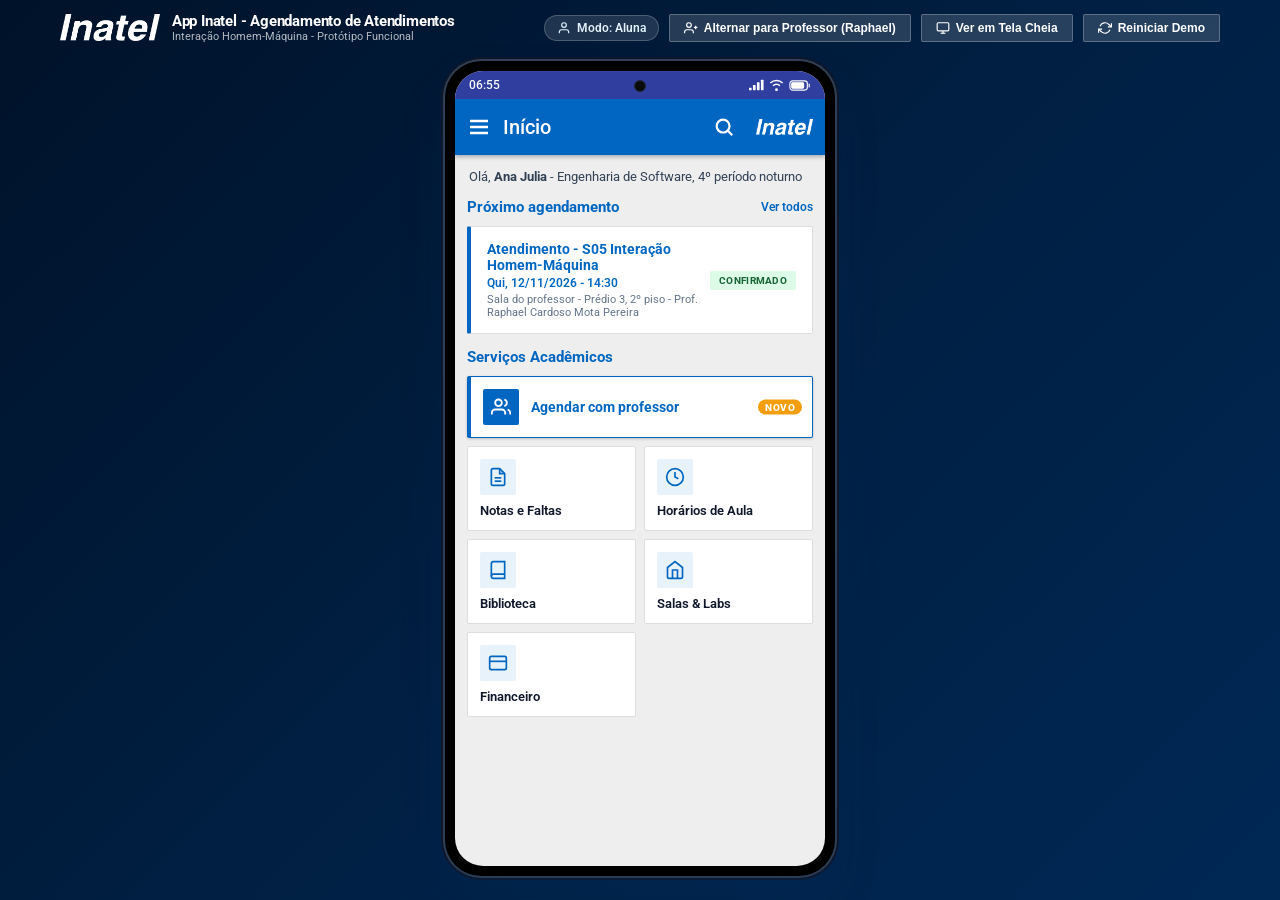
==== commit a3a45c33: "Separa professores e monitores, define locais de atendimento e corrige bugs do agendamento - Escolha" ====
--- a/index.html
+++ b/index.html
@@ -6,7 +6,7 @@
   <meta name="theme-color" content="#303F9F">
   <link rel="preconnect" href="https://fonts.googleapis.com">
   <link rel="stylesheet" href="https://fonts.googleapis.com/css2?family=Roboto:wght@400;500;700&display=swap">
-  <title>App Inatel — Agendamento com Professores</title>
+  <title>App Inatel - Agendamento com Professores</title>
   <link rel="stylesheet" href="assets/css/style.css">
   <link rel="icon" type="image/svg+xml" href="data:image/svg+xml,<svg xmlns='http://www.w3.org/2000/svg' viewBox='0 0 100 100'><rect width='100' height='100' rx='20' fill='%23002855'/><text x='50' y='65' font-family='sans-serif' font-size='48' font-weight='bold' fill='white' text-anchor='middle'>i</text></svg>">
 </head>
@@ -19,8 +19,8 @@
   <div class="demo-brand">
     <img src="assets/img/Inatel.png" alt="Inatel" class="demo-brand-logo-img">
     <div class="demo-title-group">
-      <h1>App Inatel — Agendamento de Atendimentos</h1>
-      <p>Interação Homem-Máquina — Protótipo Funcional</p>
+      <h1>App Inatel - Agendamento de Atendimentos</h1>
+      <p>Interação Homem-Máquina - Protótipo Funcional</p>
     </div>
   </div>
 
@@ -241,14 +241,14 @@
                 <circle cx="11" cy="11" r="8"></circle>
                 <line x1="21" y1="21" x2="16.65" y2="16.65"></line>
               </svg>
-              <input type="text" class="search-input" oninput="handleSearch(this.value)" placeholder="Buscar professor, matéria ou sigla (ex: S05, C06, Cálculo)...">
+              <input type="text" class="search-input" oninput="handleSearch(this.value)" placeholder="Buscar nome, matéria ou sigla (ex: S05, C06, Cálculo)...">
             </div>
           </div>
 
           <div class="filter-tabs">
-            <button class="filter-chip active" onclick="filterProfessores('todos', this)">Todos (26)</button>
-            <button class="filter-chip" onclick="filterProfessores('monitoria', this)">Monitoria</button>
-            <button class="filter-chip" onclick="filterProfessores('projetos', this)">Projetos / IC</button>
+            <button class="filter-chip active" id="chipTodos" onclick="filterProfessores('todos', this)">Todos</button>
+            <button class="filter-chip" id="chipProfessores" onclick="filterProfessores('professores', this)">Professores</button>
+            <button class="filter-chip" id="chipMonitores" onclick="filterProfessores('monitores', this)">Monitores</button>
           </div>
 
           <div class="professor-list" id="professorListContainer"></div>
@@ -282,16 +282,16 @@
 
             <div class="profile-card-block">
               <h5>Local padrão de atendimento</h5>
-              <p style="font-size: 13px; font-weight: 600; color: var(--text-title);" id="profDetailLocal">Sala 204 - Prédio Central</p>
+              <p style="font-size: 13px; font-weight: 600; color: var(--text-title);" id="profDetailLocal">Sala do professor - Prédio 3, 2º piso</p>
             </div>
 
             <div class="profile-card-block">
               <h5>Tipo de atendimento</h5>
-              <div class="service-option-radio selected" onclick="selectServiceType('Monitoria', this)">
+              <div class="service-option-radio selected" onclick="selectServiceType('Atendimento', this)">
                 <div class="radio-circle"></div>
                 <div class="service-option-info">
-                  <h6>Monitoria / Plantão de Dúvidas</h6>
-                  <p>Atendimento individual ou em grupo (30 min)</p>
+                  <h6>Atendimento</h6>
+                  <p>Dúvidas de disciplina, individual ou em grupo (30 min)</p>
                 </div>
               </div>
               <div class="service-option-radio" onclick="selectServiceType('Projeto', this)">
@@ -358,6 +358,7 @@
             <div class="time-slots-section">
               <span class="section-title">Horários disponíveis</span>
               <div class="time-slots-grid" id="timeSlotsGrid"></div>
+              <div id="slotLocalInfo" style="display: none; margin-top: 10px; font-size: 12px; color: var(--text-body, inherit);"></div>
             </div>
 
             <button class="btn-action-primary" onclick="prepareConfirmationScreen()">
@@ -390,7 +391,7 @@
               <div class="summary-row">
                 <div class="summary-row-content">
                   <h6>Atendimento</h6>
-                  <p id="confirmTipoDisciplina">Monitoria - S05 Interação Homem-Máquina</p>
+                  <p id="confirmTipoDisciplina">Atendimento - S05 Interação Homem-Máquina</p>
                 </div>
               </div>
               <div class="summary-row">
@@ -402,7 +403,7 @@
               <div class="summary-row">
                 <div class="summary-row-content">
                   <h6>Local</h6>
-                  <p id="confirmLocal">Sala 204 - Prédio Central</p>
+                  <p id="confirmLocal">Sala do professor - Prédio 3, 2º piso</p>
                 </div>
               </div>
             </div>
@@ -410,7 +411,7 @@
             <div>
               <label class="form-label" for="confirmInputTipo">Tipo de atendimento</label>
               <select id="confirmInputTipo" class="form-select" onchange="AppState.bookingDraft.tipo = this.value; handleConfirmDisciplinaChange(AppState.bookingDraft.disciplina);">
-                <option value="Monitoria">Monitoria</option>
+                <option value="Atendimento">Atendimento</option>
                 <option value="Projeto">Projeto / IC / Fetin</option>
               </select>
             </div>
@@ -468,7 +469,7 @@
               <div class="summary-row">
                 <div class="summary-row-content">
                   <h6>Atendimento</h6>
-                  <p id="successDetailTitulo">Monitoria - S05 Interação Homem-Máquina</p>
+                  <p id="successDetailTitulo">Atendimento - S05 Interação Homem-Máquina</p>
                 </div>
               </div>
               <div class="summary-row">
@@ -542,7 +543,7 @@
             <div class="detail-header-card">
               <span class="detail-status-pill" id="detailItemStatus">CONFIRMADO</span>
               <h3 style="font-size: 16px; font-weight: 800; color: var(--text-title);" id="detailItemTitulo">
-                Monitoria - S05 Interação Homem-Máquina
+                Atendimento - S05 Interação Homem-Máquina
               </h3>
 
               <table class="detail-table">
@@ -560,7 +561,7 @@
                 </tr>
                 <tr>
                   <td class="label">Local</td>
-                  <td class="value" id="detailItemLocal">Sala 204 - Prédio Central</td>
+                  <td class="value" id="detailItemLocal">Sala do professor - Prédio 3, 2º piso</td>
                 </tr>
                 <tr>
                   <td class="label">Assunto</td>
@@ -578,7 +579,7 @@
                 <div class="map-pin-pulse">
                   <svg width="18" height="18" viewBox="0 0 24 24" fill="none" stroke="currentColor" stroke-width="2.5"><path d="M21 10c0 7-9 13-9 13s-9-6-9-13a9 9 0 0 1 18 0z"></path><circle cx="12" cy="10" r="3"></circle></svg>
                 </div>
-                <span style="font-size: 11px; font-weight: 700; color: var(--text-title);">Campus Inatel <span class="room-location-sub" style="display:inline; margin-left:6px;" id="detailMapLocal">Prédio Central</span></span>
+                <span style="font-size: 11px; font-weight: 700; color: var(--text-title);">Campus Inatel <span class="room-location-sub" style="display:inline; margin-left:6px;" id="detailMapLocal">Prédio 3</span></span>
               </div>
             </div>
 
@@ -711,7 +712,7 @@
             <div>
               <label class="form-label" for="profNewTipo">Tipo de atendimento</label>
               <select id="profNewTipo" class="form-select">
-                <option value="Monitoria">Monitoria</option>
+                <option value="Atendimento">Atendimento</option>
                 <option value="Projeto">Orientação de projeto / IC</option>
               </select>
             </div>
@@ -727,7 +728,7 @@
 
             <div>
               <label class="form-label" for="profNewData">Data</label>
-              <select id="profNewData" class="form-select">
+              <select id="profNewData" class="form-select" onchange="populateLocaisSelect()">
                 <option value="2026-11-12">Qui, 12/11/2026</option>
                 <option value="2026-11-13">Sex, 13/11/2026</option>
                 <option value="2026-11-17">Ter, 17/11/2026</option>
@@ -737,11 +738,11 @@
             <div style="display: flex; gap: 10px;">
               <div style="flex: 1;">
                 <label class="form-label" for="profNewHora">Horário</label>
-                <input type="time" id="profNewHora" class="form-input" value="17:00">
+                <input type="time" id="profNewHora" class="form-input" value="17:00" onchange="populateLocaisSelect()">
               </div>
               <div style="flex: 1;">
                 <label class="form-label" for="profNewDuracao">Duração</label>
-                <select id="profNewDuracao" class="form-select">
+                <select id="profNewDuracao" class="form-select" onchange="populateLocaisSelect()">
                   <option value="30">30 min</option>
                   <option value="45">45 min</option>
                   <option value="60">60 min</option>
@@ -751,11 +752,8 @@
 
             <div>
               <label class="form-label" for="profNewLocal">Local</label>
-              <select id="profNewLocal" class="form-select">
-                <option value="Sala 204 - Prédio Central">Sala 204 - Prédio Central</option>
-                <option value="Lab de Software - CDG Hub">Lab de Software - CDG Hub</option>
-                <option value="Remoto (Microsoft Teams)">Remoto (Microsoft Teams)</option>
-              </select>
+              <select id="profNewLocal" class="form-select"><!-- preenchido por populateLocaisSelect() em app.js --></select>
+              <p style="font-size: 11px; color: var(--text-muted); margin-top: 6px;">Salas do Prédio 1 e laboratórios ficam indisponíveis se outro professor já os usa no mesmo horário (espaços de convivência, como o CDG Hub, não têm essa regra). Os laboratórios listados dependem da sua área.</p>
             </div>
 
             <button class="btn-action-primary" style="margin-top: 10px;" onclick="handleProfessorSaveSlot()">
@@ -773,7 +771,7 @@
         <div class="modal-card">
           <h4>Cancelar agendamento?</h4>
           <p>
-            <strong id="cancelModalTitulo">Monitoria - S05 Interação Homem-Máquina</strong><br>
+            <strong id="cancelModalTitulo">Atendimento - S05 Interação Homem-Máquina</strong><br>
             <span id="cancelModalData">Qui, 12/11/2026 - 14:30</span>
           </p>
           <div style="text-align: left;">
